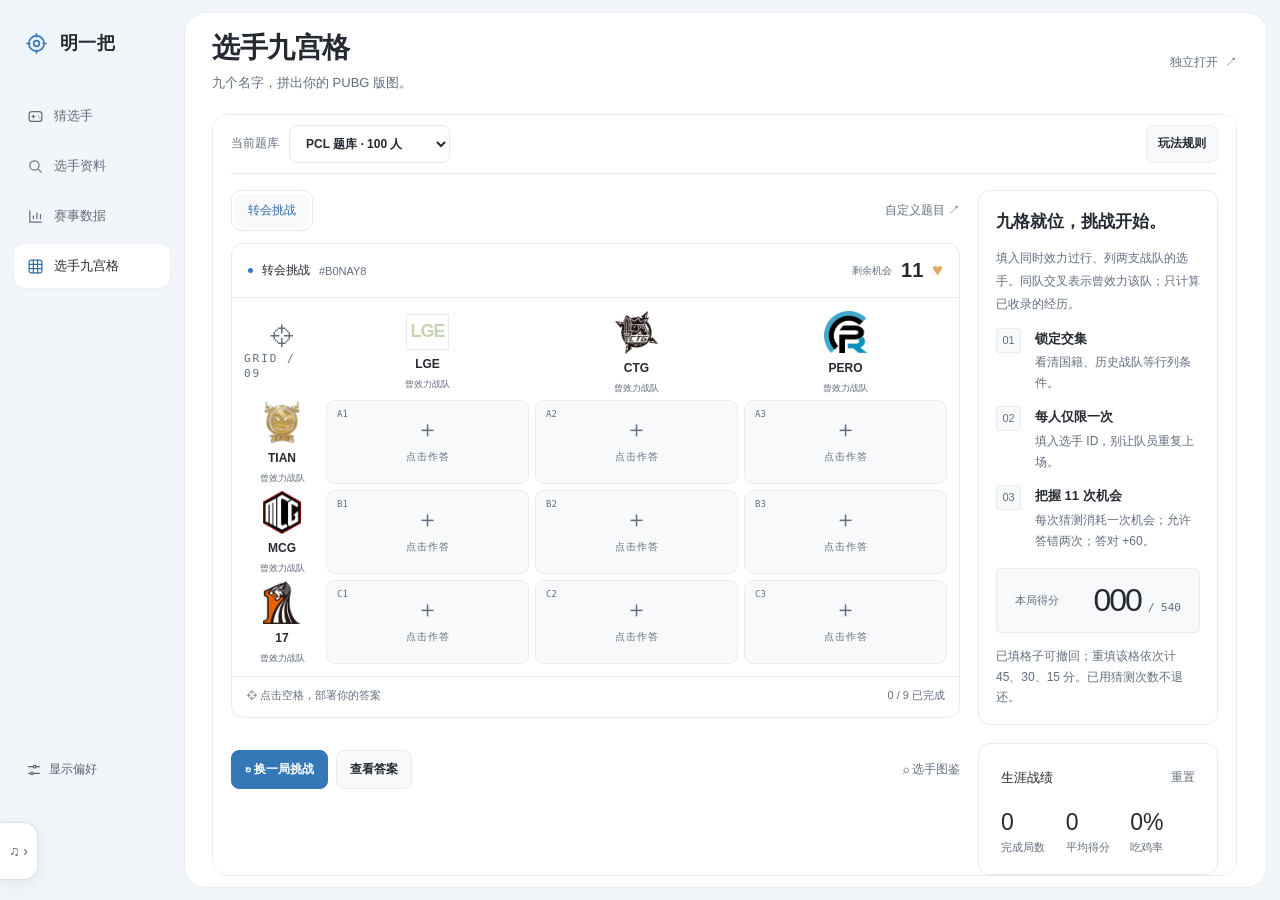
==== grid-game.html @ dd572485 "Add files via upload" ====
<!DOCTYPE html>
<html lang="zh-CN">
    <head>
        <meta charset="UTF-8">
        <script src="./js/theme.js"></script>
        <meta name="viewport" content="width=device-width, initial-scale=1.0">
        <meta name="theme-color" content="#F5F6F8">
        <title>选手九宫格 - 明一把</title>
        <link rel="stylesheet" href="./css/local.css">
        <link rel="stylesheet" href="./css/immersive.css">
        <link rel="stylesheet" href="./css/music.css">
        <link rel="stylesheet" href="./css/mobile.css">
        <link rel="stylesheet" href="./css/navigation.css">
        <link rel="stylesheet" href="./css/workspace.css">
        <script src="./js/navigation.js" blocking="render"></script>
        <script src="./js/mobile.js" defer></script>
        <script src="./js/music.js" defer></script>
        <script src="./js/preferences.js" defer></script>
    <link rel="stylesheet" href="./css/grid.css"><script src="./js/grid-embed.js" defer></script></head>
    <body class="grid-page">
        <header class="top-header-bar">
            <div class="header-inner">
                <a class="header-left" href="index.html" aria-label="明一把，返回猜选手"><span class="brand-icon"><svg class="ui-icon" viewBox="0 0 24 24" fill="none" stroke="currentColor" stroke-width="1.7" stroke-linecap="round" stroke-linejoin="round" aria-hidden="true"><circle cx="12" cy="12" r="8"/><circle cx="12" cy="12" r="3"/><path d="M12 2v3m0 14v3M2 12h3m14 0h3"/></svg></span><span class="header-title">明一把<span class="brand-caption">PUBG PROGUESS</span></span></a>
                <div class="header-right">
                    <nav class="site-nav" aria-label="主导航">
                        <a href="index.html" class="nav-btn-capsule" title="猜选手"><svg class="ui-icon" viewBox="0 0 24 24" fill="none" stroke="currentColor" stroke-width="1.7" stroke-linecap="round" stroke-linejoin="round" aria-hidden="true"><rect x="3" y="5" width="18" height="14" rx="4"/><path d="M7 12h4m-2-2v4m7-3h.01m2 3h.01"/></svg><span>猜选手</span></a><a href="search.html" class="nav-btn-capsule" title="选手资料"><svg class="ui-icon" viewBox="0 0 24 24" fill="none" stroke="currentColor" stroke-width="1.7" stroke-linecap="round" stroke-linejoin="round" aria-hidden="true"><circle cx="10.5" cy="10.5" r="6.5"/><path d="m16 16 4 4"/></svg><span>选手资料</span></a><a href="kd.html" class="nav-btn-capsule" title="赛事数据"><svg class="ui-icon" viewBox="0 0 24 24" fill="none" stroke="currentColor" stroke-width="1.7" stroke-linecap="round" stroke-linejoin="round" aria-hidden="true"><path d="M4 4v16h16M9 15v-4m5 4V7m5 8v-6"/></svg><span>赛事数据</span></a>
                    <a href="grid-game.html" class="nav-btn-capsule is-current" aria-current="page" title="选手九宫格"><svg class="ui-icon" viewBox="0 0 24 24" fill="none" stroke="currentColor" stroke-width="1.7" stroke-linecap="round" stroke-linejoin="round" aria-hidden="true"><rect x="3" y="3" width="18" height="18" rx="3"/><path d="M9 3v18m6-18v18M3 9h18M3 15h18"/></svg><span>选手九宫格</span></a></nav>
                </div>
            </div>
        </header>

        <main class="app-main" aria-label="选手九宫格">
            <header class="grid-heading"><div><h1>选手九宫格</h1><p>九个名字，拼出你的 PUBG 版图。</p></div><a class="text-link" href="./grid/index.html" target="_blank" rel="noopener">独立打开 <span aria-hidden="true">↗</span></a></header>
            <section class="grid-stage" aria-label="九宫格游戏区">
                <div id="grid-loading" class="grid-loading" role="status"><p id="grid-loading-text">正在准备九宫格…</p><button id="grid-retry" class="secondary-button" hidden>重新载入</button></div>
                <iframe id="grid-frame" title="PUBG 选手九宫格：转会挑战" src="./grid/index.html?embedded=1"></iframe>
            </section>
        </main>
    </body>
</html>
---- css/local.css ----
/* Shared soft desktop interface. */
:root {
    color-scheme:light;
    --c-page2:#F5F6F8;
    --surface:#fff;
    --surface-soft:#F8F9FB;
    --surface-muted:#F2F5F9;
    --surface-hover:#F1F5FA;
    --t-strong:#252932;
    --t-body:#3E4550;
    --t-normal:#505A68;
    --t-mid:#586475;
    --t-muted:#626E7E;
    --t-faint:#687383;
    --t-on-color:#fff;
    --ln-soft:#E8EBEF;
    --ln-strong:#D9DFE7;
    --ln-faint:#F0F2F5;
    --a-accent:#3478B7;
    --a-accent-hover:#2C6CA6;
    --a-accent-ink:#316FA8;
    --blue-soft:#EDF5FE;
    --mint-soft:#EDF8F0;
    --mint-ink:#397856;
    --lilac-soft:#F4EFFA;
    --lilac-ink:#8564A5;
    --yellow-soft:#FCF5E6;
    --yellow-ink:#896C2C;
    --rose-soft:#FBF1F1;
    --rose-ink:#A65A60;
    --s-ok:#397856;
    --s-warn:#896C2C;
    --s-off:#626E7E;
    --lime:#4388C9;
    --lime-ink:#fff;
    --shadow-panel:0 3px 16px rgba(31,44,66,.025);
    --shadow-popover:0 10px 32px rgba(31,44,66,.09)
}

html.dark-theme {
    color-scheme:dark;
    --c-page2:#191D24;
    --surface:#222730;
    --surface-soft:#272D37;
    --surface-muted:#2C3340;
    --surface-hover:#303948;
    --t-strong:#EDF0F6;
    --t-body:#D4DAE4;
    --t-normal:#C0C9D6;
    --t-mid:#B1BED0;
    --t-muted:#A0ACBD;
    --t-faint:#99A6B9;
    --ln-soft:#343C49;
    --ln-strong:#49566B;
    --ln-faint:#2D3540;
    --a-accent:#80B4E1;
    --a-accent-hover:#9CC7EB;
    --a-accent-ink:#A1CCEF;
    --blue-soft:#283C50;
    --mint-soft:#273E35;
    --mint-ink:#94CCAA;
    --lilac-soft:#3A304A;
    --lilac-ink:#C6ACDF;
    --yellow-soft:#443C2C;
    --yellow-ink:#E0C88E;
    --rose-soft:#443137;
    --rose-ink:#DCA5AC;
    --s-ok:#94CCAA;
    --s-warn:#E0C88E;
    --s-off:#A0ACBD;
    --lime:#80B4E1;
    --lime-ink:#1D2B3A;
    --t-on-color:#1D2B3A;
    --shadow-panel:0 3px 16px rgba(0,0,0,.05);
    --shadow-popover:0 10px 32px rgba(0,0,0,.18)
}

* {
    box-sizing:border-box
}

html {
    background:var(--c-page2);
    scrollbar-gutter:stable
}

body {
    margin:0;
    min-width:320px;
    color:var(--t-body);
    background:var(--c-page2);
    font:14px/1.6 -apple-system,BlinkMacSystemFont,"Segoe UI","Microsoft YaHei","PingFang SC",sans-serif;
    -webkit-font-smoothing:antialiased
}

h1,h2,h3,p {
    margin:0
}

h1,h2,h3 {
    color:var(--t-strong)
}

a {
    color:inherit;
    text-decoration:none
}

button,input,select {
    font:inherit
}

button,a,input,select,summary {
    -webkit-tap-highlight-color:transparent
}

button {
    cursor:pointer;
    touch-action:manipulation
}

button,a,input,select {
    transition:color .16s ease,background-color .16s ease,border-color .16s ease,box-shadow .16s ease
}

button:disabled,input:disabled,select:disabled {
    opacity:.48;
    cursor:not-allowed
}

button:not(:disabled):active,.mode-tabs a:active {
    translate:0 1px
}

:where(button,a,summary,[tabindex]):focus-visible {
    outline:2px solid var(--a-accent-ink);
    outline-offset:3px
}

input:focus-visible,select:focus-visible {
    outline:2px solid var(--a-accent-ink);
    outline-offset:2px;
    border-color:var(--a-accent);
    box-shadow:none
}

::selection { background:var(--blue-soft); color:var(--t-strong); }
input,textarea { caret-color:var(--a-accent-ink); }

[hidden] {
    display:none!important
}

.ui-icon {
    width:19px;
    height:19px;
    flex:0 0 auto;
    vertical-align:middle
}

.top-header-bar {
    position:relative;
    z-index:80;
    background:var(--surface);
    border-bottom:1px solid var(--ln-soft)
}

/* Floating music stays draggable over navigation; an open settings panel stays above it. */
.top-header-bar:has(.preferences-panel:not([hidden])) {
    z-index:100
}

.header-inner {
    max-width:1264px;
    min-height:74px;
    padding:14px 32px;
    margin:auto;
    display:flex;
    align-items:center;
    justify-content:space-between;
    gap:24px
}

.header-left {
    display:inline-flex;
    align-items:center;
    gap:11px;
    flex:0 0 auto
}

.brand-icon {
    width:36px;
    height:36px;
    border-radius:11px;
    display:grid;
    place-items:center;
    color:var(--a-accent);
    background:var(--blue-soft)
}

.brand-icon .ui-icon {
    width:23px;
    height:23px
}

.header-title {
    display:flex;
    align-items:baseline;
    gap:11px;
    font-size:19px;
    font-weight:750;
    color:var(--t-strong);
    letter-spacing:.3px
}

.brand-caption {
    color:var(--t-muted);
    font-size:10px;
    font-weight:500;
    letter-spacing:1.2px
}

.header-right,.site-nav {
    display:flex;
    align-items:center;
    gap:8px
}

.header-right {
    gap:22px
}

.nav-btn-capsule {
    display:inline-flex;
    align-items:center;
    gap:7px;
    padding:8px 13px;
    border-radius:8px;
    color:var(--t-muted);
    font-size:13px;
    font-weight:550;
    min-height:40px
}

.nav-btn-capsule:hover {
    background:var(--surface-soft);
    color:var(--t-strong)
}

.nav-btn-capsule.is-current {
    background:var(--blue-soft);
    color:var(--a-accent-ink)
}

.nav-btn-capsule .ui-icon {
    width:17px;
    height:17px
}

.app-main {
    width:min(100%,1264px);
    padding:36px 32px 24px;
    margin:auto
}

.page-heading {
    display:flex;
    align-items:center;
    justify-content:space-between;
    gap:24px;
    margin-bottom:27px
}

.eyebrow {
    color:var(--t-muted);
    font-size:12px;
    margin-bottom:6px;
    letter-spacing:.5px
}

h1 {
    font-size:28px;
    font-weight:650;
    line-height:1.4;
    letter-spacing:-.6px
}

.page-subtitle {
    margin-top:7px;
    font-size:14px;
    color:var(--t-muted)
}

.mode-tabs {
    padding:4px;
    border:1px solid var(--ln-soft);
    border-radius:10px;
    background:var(--surface-muted);
    display:inline-flex;
    flex:0 0 auto;
    gap:3px
}

.mode-tabs a {
    display:flex;
    align-items:center;
    justify-content:center;
    gap:7px;
    padding:8px 14px;
    border:1px solid transparent;
    border-radius:7px;
    font-size:13px;
    color:var(--t-muted)
}

.mode-tabs .ui-icon {
    width:16px;
    height:16px
}

.mode-tabs a:hover {
    color:var(--t-strong)
}

.mode-tabs a.is-active {
    color:var(--a-accent-ink);
    background:var(--surface);
    border-color:var(--ln-soft);
    box-shadow:0 1px 3px rgba(31,44,66,.04)
}

.game-layout {
    display:grid;
    grid-template-columns:minmax(0,1fr) 248px;
    gap:28px;
    align-items:start
}

.game-panel,.search-panel,.data-panel {
    min-width:0;
    background:var(--surface);
    border:1px solid var(--ln-soft);
    border-radius:16px;
    box-shadow:var(--shadow-panel)
}

.panel-heading {
    display:flex;
    align-items:center;
    justify-content:space-between;
    gap:12px;
    padding:19px 24px;
    border-bottom:1px solid var(--ln-soft)
}

.panel-title {
    display:inline-flex;
    align-items:center;
    gap:8px;
    font-size:15px;
    font-weight:600;
    color:var(--t-strong)
}

.panel-title .ui-icon {
    color:var(--a-accent)
}

.round-tag {
    display:inline-flex;
    align-items:center;
    gap:6px;
    font-size:11px;
    color:var(--t-muted)
}

.round-tag>span {
    width:6px;
    height:6px;
    border-radius:50%;
    background:#8BAF98
}

.stats-strip {
    display:grid;
    grid-template-columns:repeat(3,minmax(0,1fr));
    padding:23px 24px
}

.stat-item {
    display:flex;
    align-items:center;
    gap:11px;
    padding-left:18px;
    border-left:1px solid var(--ln-soft)
}

.stat-item:first-child {
    padding-left:0;
    border-left:0
}

.stat-icon {
    display:grid;
    place-items:center;
    width:38px;
    height:38px;
    border-radius:11px;
    flex:0 0 auto
}

.blue {
    color:var(--a-accent-ink);
    background:var(--blue-soft)
}

.mint {
    color:var(--mint-ink);
    background:var(--mint-soft)
}

.lilac {
    color:var(--lilac-ink);
    background:var(--lilac-soft)
}

.stat-label {
    display:block;
    color:var(--t-muted);
    font-size:12px
}

.stat-value {
    display:block;
    color:var(--t-strong);
    font-size:24px;
    line-height:1.35;
    font-variant-numeric:tabular-nums
}

.stat-value strong {
    font-weight:650
}

.stat-denominator {
    font-size:14px;
    color:var(--t-muted);
    font-weight:400
}

.board-area {
    padding:0 24px 23px;
    min-width:0
}

.board-toolbar {
    display:flex;
    align-items:center;
    justify-content:space-between;
    gap:12px;
    padding:15px 0 10px;
    border-top:1px solid var(--ln-soft)
}

.board-toolbar h2 {
    font-size:13px;
    font-weight:550;
    color:var(--t-mid)
}

.color-legend {
    display:inline-flex;
    align-items:center;
    gap:15px;
    font-size:11px;
    color:var(--t-muted)
}

.color-legend span {
    display:flex;
    align-items:center;
    gap:5px
}

.legend-dot {
    display:inline-block;
    width:7px;
    height:7px;
    border-radius:50%;
    flex:0 0 auto
}

.green-dot {
    background:#80AF91
}

.yellow-dot {
    background:#D5B96D
}

.grey-dot {
    background:#B8C0CB
}

.blue-dot {
    background:var(--a-accent)
}

.game-empty {
    padding:13px 8px 20px;
    text-align:center
}

.game-empty h3 {
    font-size:16px;
    font-weight:550;
    margin-top:5px
}

.game-empty>p {
    color:var(--t-muted);
    font-size:13px;
    margin-top:7px
}

.clue-illustration {
    position:relative;
    width:240px;
    height:148px;
    margin:0 auto 10px
}

.mystery-card {
    position:absolute;
    z-index:1;
    top:14px;
    left:79px;
    display:flex;
    align-items:center;
    flex-direction:column;
    width:84px;
    height:114px;
    padding-top:13px;
    border:1px solid var(--ln-strong);
    background:var(--surface);
    border-radius:13px;
    box-shadow:0 5px 12px rgba(50,78,110,.045);
    rotate:-5deg
}

.mystery-avatar {
    display:grid;
    place-items:center;
    width:39px;
    height:39px;
    border-radius:50%;
    background:var(--blue-soft);
    color:#9EB7D1
}

.mystery-avatar .ui-icon {
    width:24px;
    height:24px
}

.mystery-id {
    margin-top:8px;
    color:var(--a-accent);
    font-weight:650;
    font-size:14px;
    letter-spacing:4px
}

.mystery-line {
    width:35px;
    height:3px;
    margin-top:7px;
    border-radius:2px;
    background:var(--ln-soft)
}

.clue-tile {
    position:absolute;
    display:grid;
    place-items:center;
    width:40px;
    height:40px;
    border-radius:12px;
    border:1px solid var(--ln-soft)
}

.tile-left {
    left:33px;
    top:55px;
    color:var(--mint-ink);
    background:var(--mint-soft);
    rotate:-12deg
}

.tile-right {
    right:28px;
    top:39px;
    color:var(--lilac-ink);
    background:var(--lilac-soft);
    rotate:10deg
}

.clue-orbit {
    position:absolute;
    width:180px;
    height:108px;
    border:1px dashed var(--ln-strong);
    border-radius:50%;
    left:30px;
    top:24px;
    rotate:-17deg
}

.orbit-two {
    width:112px;
    height:112px;
    left:65px;
    top:14px;
    rotate:26deg;
    border-color:var(--ln-soft)
}

.illustration-dot {
    position:absolute;
    width:5px;
    height:5px;
    border-radius:50%
}

.dot-one {
    left:64px;
    top:17px;
    background:#BDD1E6
}

.dot-two {
    right:48px;
    bottom:21px;
    background:#C9B9DF
}

.history-scroll {
    overflow-x:auto;
    border-radius:8px;
    scrollbar-width:thin;
    scrollbar-color:var(--ln-strong) transparent
}

.history-scroll:has(#history-container:empty) {
    display:none
}

#history-container {
    min-width:680px;
    padding:2px
}

.history-header,.guess-row {
    display:grid;
    grid-template-columns:minmax(96px,1.2fr) repeat(4,minmax(60px,1fr)) minmax(90px,1.1fr) minmax(70px,1fr) minmax(90px,1.1fr);
    gap:6px;
    align-items:stretch
}

.history-header {
    margin:4px 0 8px
}

.header-col {
    padding:8px 2px;
    font-size:12px;
    text-align:center;
    color:var(--t-muted);
    white-space:nowrap
}

.guess-row {
    margin-bottom:8px
}

.attr-card {
    display:flex;
    align-items:center;
    justify-content:center;
    padding:15px 5px;
    min-height:52px;
    border:1px solid transparent;
    border-radius:8px;
    font-size:13px;
    font-weight:550;
    text-align:center;
    overflow-wrap:anywhere
}

.green {
    background:var(--mint-soft);
    color:var(--mint-ink);
    border-color:color-mix(in srgb,var(--mint-ink) 12%,transparent)
}

.yellow {
    background:var(--yellow-soft);
    color:var(--yellow-ink);
    border-color:color-mix(in srgb,var(--yellow-ink) 12%,transparent)
}

.grey {
    background:var(--surface-muted);
    color:var(--t-mid);
    border-color:var(--ln-soft)
}

.player-id-card {
    background:var(--surface);
    color:var(--t-strong);
    border-color:var(--ln-strong);
    font-weight:650
}

.mobile-scroll-hint {
    display:none;
    font-size:11px;
    color:var(--t-muted);
    padding-top:8px
}

.guess-composer {
    padding:20px 24px 18px;
    border-top:1px solid var(--ln-soft)
}

.guess-composer>label,.field-label {
    display:block;
    font-size:14px;
    color:var(--t-strong);
    font-weight:550;
    margin-bottom:10px
}

.input-area {
    display:flex;
    align-items:stretch;
    gap:10px
}

.input-wrapper {
    position:relative;
    flex:1;
    min-width:0
}

.input-icon {
    position:absolute;
    left:14px;
    top:50%;
    translate:0 -50%;
    color:var(--t-muted);
    display:flex;
    pointer-events:none
}

#player-input,#search-input,.kd-search,.kd-select {
    width:100%;
    min-height:46px;
    padding:11px 14px 11px 42px;
    border:1px solid var(--ln-strong);
    border-radius:9px;
    color:var(--t-strong);
    background:var(--surface);
    font-size:14px;
    line-height:1.6;
    outline:none
}

input::placeholder {
    color:var(--t-muted);
    opacity:1
}

#player-input:hover:not(:disabled),#search-input:hover:not(:disabled) {
    border-color:#B4C7D9
}

.primary-button,#submit-btn,#search-btn {
    display:inline-flex;
    align-items:center;
    justify-content:center;
    gap:9px;
    flex:0 0 auto;
    min-height:46px;
    padding:11px 20px;
    border:1px solid transparent;
    border-radius:9px;
    background:var(--a-accent);
    color:var(--t-on-color);
    font-size:14px;
    font-weight:550;
    line-height:1.6
}

.primary-button:hover:not(:disabled),#submit-btn:hover:not(:disabled),#search-btn:hover:not(:disabled) {
    background:var(--a-accent-hover)
}

.composer-meta {
    display:flex;
    align-items:center;
    justify-content:space-between;
    gap:12px;
    margin-top:10px;
    font-size:11px;
    color:var(--t-muted)
}

kbd {
    padding:1px 5px;
    border:1px solid var(--ln-strong);
    border-radius:4px;
    background:var(--surface-soft);
    font-family:inherit;
    font-size:10px
}

.game-status {
    margin-top:12px;
    font-size:12px;
    color:var(--t-mid);
    line-height:1.7
}

.autocomplete-items {
    position:absolute;
    z-index:50;
    top:calc(100% + 7px);
    left:0;
    right:0;
    max-height:264px;
    overflow-y:auto;
    padding:5px;
    border:1px solid var(--ln-soft);
    border-radius:10px;
    background:var(--surface);
    box-shadow:var(--shadow-popover)
}

.autocomplete-item {
    min-height:44px;
    padding:11px 10px;
    border-radius:6px;
    cursor:pointer;
    color:var(--t-body);
    font-size:13px;
    line-height:1.6
}

.autocomplete-item:hover,.autocomplete-item.active {
    background:var(--blue-soft);
    color:var(--a-accent-ink)
}

.autocomplete-item strong {
    font-weight:600
}

.autocomplete-meta {
    margin-left:5px;
    font-size:12px;
    color:var(--t-muted)
}

/* Supporting information, player cards, dialogs and statistics. */
.game-sidebar {
    min-width:0;
    padding-top:15px
}

.guide-section>h2 {
    display:flex;
    align-items:center;
    gap:8px;
    font-size:14px;
    font-weight:600
}

.guide-section>h2 .ui-icon {
    color:var(--t-muted);
    width:17px;
    height:17px
}

.guide-steps {
    list-style:none;
    padding:0;
    margin:25px 0 21px
}

.guide-steps li {
    display:flex;
    align-items:flex-start;
    gap:11px;
    margin-bottom:23px
}

.step-number {
    display:grid;
    place-items:center;
    width:25px;
    height:25px;
    flex:0 0 auto;
    border:1px solid var(--ln-strong);
    border-radius:8px;
    color:var(--t-muted);
    font-size:10px;
    font-variant-numeric:tabular-nums
}

.guide-steps h3 {
    margin:1px 0 6px;
    font-size:13px;
    font-weight:550
}

.guide-steps p {
    font-size:12px;
    color:var(--t-muted);
    line-height:1.85
}

.guide-steps strong {
    color:var(--t-mid)
}

.rules-detail {
    border-top:1px solid var(--ln-strong);
    font-size:12px
}

.rules-detail summary {
    display:flex;
    align-items:center;
    justify-content:space-between;
    gap:12px;
    min-height:44px;
    cursor:pointer;
    color:var(--t-mid);
    list-style:none
}

.rules-detail summary::-webkit-details-marker {
    display:none
}

.rules-detail summary .ui-icon {
    width:14px;
    height:14px;
    transition:rotate .16s ease
}

.rules-detail[open] summary .ui-icon {
    rotate:90deg
}

.rules-detail>div {
    color:var(--t-mid);
    font-size:12px;
    padding:0 0 12px;
    line-height:1.8
}

.rules-detail p+p {
    margin-top:8px
}

.session-actions {
    display:flex;
    flex-direction:column;
    gap:10px;
    padding-top:20px;
    margin-top:14px;
    border-top:1px solid var(--ln-strong)
}

.action-btn,.kd-btn {
    display:inline-flex;
    align-items:center;
    justify-content:center;
    gap:8px;
    min-height:42px;
    padding:9px 15px;
    border:1px solid var(--ln-strong);
    border-radius:9px;
    background:var(--surface);
    color:var(--t-mid);
    font-size:13px;
    font-weight:500;
    line-height:1.6
}

.action-btn:hover:not(:disabled),.kd-btn:hover:not(:disabled) {
    background:var(--surface-hover);
    border-color:#B4C7D9
}

.action-btn .ui-icon {
    width:16px;
    height:16px
}

.action-btn.reveal {
    color:var(--rose-ink);
    border-color:color-mix(in srgb,var(--rose-ink) 18%,var(--ln-soft));
    background:var(--rose-soft)
}

.action-btn.reveal:hover:not(:disabled) {
    background:color-mix(in srgb,var(--rose-ink) 10%,var(--rose-soft))
}

.session-actions>p {
    text-align:center;
    color:var(--t-muted);
    font-size:11px
}

.app-footer {
    max-width:1264px;
    padding:5px 32px 30px;
    margin:auto;
    display:flex;
    justify-content:space-between;
    gap:20px;
    color:var(--t-muted);
    font-size:11px
}

.credit-link {
    color:var(--t-mid);
    text-decoration:underline;
    text-decoration-color:var(--ln-strong);
    text-underline-offset:3px
}

.credit-link:hover {
    color:var(--a-accent-ink)
}

.text-link {
    display:inline-flex;
    align-items:center;
    gap:7px;
    color:var(--t-muted);
    font-size:13px
}

.text-link:hover {
    color:var(--a-accent)
}

.text-link .ui-icon {
    width:15px;
    height:15px
}

.search-panel {
    min-height:450px
}

.bottom-search-area {
    position:relative;
    padding:24px;
    border-bottom:1px solid var(--ln-soft)
}

.search-status {
    font-size:12px;
    color:var(--t-muted);
    margin-top:12px
}

.placeholder-box {
    padding:65px 20px 74px;
    text-align:center
}

.placeholder-icon {
    display:grid;
    place-items:center;
    margin:0 auto 16px;
    width:54px;
    height:54px;
    border:1px solid var(--ln-soft);
    border-radius:16px;
    background:var(--blue-soft);
    color:var(--a-accent)
}

.placeholder-icon .ui-icon {
    width:26px;
    height:26px
}

.placeholder-box h2 {
    font-size:17px;
    font-weight:550
}

.placeholder-box p {
    margin-top:9px;
    font-size:13px;
    color:var(--t-muted)
}

.search-example {
    display:inline-block;
    margin-top:19px;
    font-size:12px;
    color:var(--t-muted)
}

code {
    font-size:12px;
    padding:2px 6px;
    border:1px solid var(--ln-soft);
    border-radius:5px;
    background:var(--surface-soft);
    color:var(--t-mid)
}

#search-result-container {
    padding:24px;
    display:grid;
    grid-template-columns:repeat(2,minmax(0,1fr));
    gap:18px
}

#search-result-container:empty {
    padding:0
}

.cs-card {
    min-width:0;
    background:var(--surface);
    border:1px solid var(--ln-soft);
    border-radius:12px;
    overflow:hidden
}

.cs-card-bar {
    height:3px;
    background:var(--blue-soft)
}

.cs-card-header {
    padding:17px 19px 13px;
    border-bottom:1px solid var(--ln-faint)
}

.cs-header-left {
    display:flex;
    align-items:center;
    flex-wrap:wrap;
    gap:7px
}

.cs-avatar-icon {
    display:inline-flex;
    color:var(--a-accent)
}

.cs-avatar-icon svg {
    width:17px;
    height:17px
}

.cs-player-id {
    font-size:19px;
    font-weight:650;
    line-height:1.4;
    color:var(--t-strong);
    overflow-wrap:anywhere
}

.cs-player-meta {
    margin-left:auto;
    color:var(--t-muted);
    font-size:11px
}

.cs-card-body {
    display:flex;
    gap:19px;
    padding:19px
}

.cs-body-left {
    width:120px;
    flex:0 0 auto
}

.cs-player-img-box {
    width:100%;
    height:155px;
    background:var(--surface-soft);
    border:1px solid var(--ln-soft);
    border-radius:9px;
    overflow:hidden
}

.cs-player-img-box img {
    display:block;
    width:100%;
    height:100%;
    object-fit:cover;
    object-position:center bottom
}

.cs-body-right {
    flex:1;
    min-width:0
}

.cs-info-row {
    display:flex;
    justify-content:space-between;
    align-items:center;
    gap:10px;
    padding:8px 0;
    border-bottom:1px solid var(--ln-faint);
    line-height:1.5
}

.cs-info-row:first-child {
    padding-top:0
}

.cs-info-row:last-child {
    border:0;
    padding-bottom:0
}

.cs-info-label {
    color:var(--t-muted);
    font-size:11px
}

.cs-info-value {
    color:var(--t-strong);
    font-size:12px;
    font-weight:550;
    text-align:right;
    overflow-wrap:anywhere
}

.modal {
    display:none;
    position:fixed;
    z-index:1000;
    inset:0;
    padding:20px;
    overflow-y:auto;
    background:rgba(32,40,54,.32)
}

.modal.show {
    display:flex;
    align-items:center;
    justify-content:center;
    opacity:1
}

.modal-box {
    width:min(100%,540px);
    max-height:calc(100dvh - 40px);
    overflow-y:auto;
    margin:auto;
    padding:28px;
    border:1px solid var(--ln-soft);
    border-radius:16px;
    background:var(--surface);
    text-align:center;
    box-shadow:var(--shadow-popover)
}

.modal-emblem {
    display:grid;
    place-items:center;
    margin:0 auto 13px;
    width:46px;
    height:46px;
    border-radius:14px;
    background:var(--blue-soft);
    color:var(--a-accent)
}

.modal-emblem .ui-icon {
    width:25px;
    height:25px
}

.modal h2 {
    font-size:23px;
    font-weight:600
}

.modal h2.win {
    color:var(--s-ok)
}

.modal-text {
    margin-top:7px;
    font-size:14px;
    color:var(--t-mid)
}

.modal-embedded-card {
    margin:22px 0;
    text-align:left;
    border:0;
    background:var(--surface-soft)
}

.modal-embedded-card .cs-card-bar {
    display:none
}

.modal-embedded-card .cs-player-img-box {
    background:var(--surface)
}

.modal .primary-button {
    width:100%
}

/* Winning results arrive in two beats: the dialog, then the player card. */
.modal.result-entering {
    animation: result-backdrop-enter 200ms ease-out both;
}
.modal.result-entering .modal-box {
    transform-origin: 50% 25%;
    animation: result-panel-enter 300ms cubic-bezier(.22, 1, .36, 1) both;
}
.modal.result-entering .modal-embedded-card {
    transform-origin: 50% 45%;
    backface-visibility: hidden;
    animation: result-card-enter 620ms cubic-bezier(.22, 1, .36, 1) 130ms both;
}
@keyframes result-backdrop-enter {
    from { opacity: 0; }
    to { opacity: 1; }
}
@keyframes result-panel-enter {
    from { opacity: 0; transform: translateY(14px) scale(.97); filter: blur(2px); }
    to { opacity: 1; transform: none; filter: blur(0); }
}
@keyframes result-card-enter {
    0% {
        opacity: 0;
        filter: blur(3px);
        transform: perspective(1000px) translateY(18px) rotateY(-9deg) rotateZ(-2deg) scale(.94);
    }
    70% {
        opacity: 1;
        filter: blur(0);
        transform: perspective(1000px) translateY(-2px) rotateY(1.2deg) rotateZ(.35deg) scale(1.015);
    }
    100% { opacity: 1; filter: blur(0); transform: none; }
}

.data-panel-heading {
    display:flex;
    align-items:center;
    justify-content:space-between;
    gap:16px;
    padding:22px 24px 0
}

.data-panel-heading h2 {
    font-size:16px;
    font-weight:600
}

.data-panel-heading p {
    color:var(--t-muted);
    font-size:12px;
    margin-top:5px
}

.data-badge {
    display:inline-flex;
    align-items:center;
    gap:7px;
    padding:5px 10px;
    border-radius:7px;
    background:var(--lilac-soft);
    color:var(--lilac-ink);
    font-size:12px;
    white-space:nowrap
}

.data-badge .ui-icon {
    width:16px;
    height:16px
}

.kd-toolbar {
    display:flex;
    align-items:center;
    gap:10px;
    padding:22px 24px;
    flex-wrap:wrap
}

.kd-search-wrap {
    display:block;
    width:260px;
    position:relative;
    min-width:0
}

.kd-search,.kd-select {
    min-height:40px;
    font-size:13px;
    padding-top:8px;
    padding-bottom:8px
}

.kd-select {
    width:160px;
    padding-left:12px
}

.kd-count {
    margin-left:auto;
    color:var(--t-muted);
    font-size:12px
}

.kd-btn {
    min-height:40px
}

.kd-btn .ui-icon {
    width:15px;
    height:15px
}

.stat-wrap {
    overflow-x:auto;
    width:100%;
    scrollbar-width:thin;
    scrollbar-color:var(--ln-strong) transparent
}

.kd-table {
    table-layout:fixed;
    border-collapse:collapse;
    width:100%;
    min-width:830px;
    color:var(--t-body);
    font-size:13px;
    font-variant-numeric:tabular-nums
}

.kd-table th {
    padding:0;
    border-top:1px solid var(--ln-soft);
    border-bottom:1px solid var(--ln-soft);
    background:var(--surface-soft);
    color:var(--t-mid);
    font-size:12px;
    font-weight:550;
    text-align:left;
    white-space:nowrap
}

.kd-table th button {
    display:inline-flex;
    align-items:center;
    gap:7px;
    border:0;
    background:transparent;
    color:inherit;
    font:inherit;
    width:100%;
    padding:13px 16px;
    text-align:inherit;
    min-height:44px
}

.kd-table th.num button {
    justify-content:flex-end
}

.kd-table th button:hover {
    background:var(--surface-hover)
}

.kd-table td {
    padding:14px 16px;
    border-bottom:1px solid var(--ln-faint);
    white-space:nowrap;
    font-size:13px
}

.kd-table .num {
    text-align:right
}

/* Reserve the same indicator and badge space regardless of sort direction or logo. */
.kd-table .sort-indicator { display:inline-block; flex:0 0 12px; width:12px; text-align:center; }
.kd-table .team-pill { display:inline-flex; align-items:center; min-height:32px; }

.kd-table tbody tr:hover {
    background:var(--blue-soft)
}

.kd-table tbody tr:last-child td {
    border-bottom:0
}

.id-main {
    color:var(--t-strong);
    font-weight:600
}

.team-pill {
    display:inline-block;
    min-width:35px;
    padding:2px 8px;
    border-radius:5px;
    background:var(--surface-muted);
    color:var(--t-mid);
    font-size:11px
}

.fire-top .kd-metric {
    color:var(--a-accent-ink);
    font-weight:600
}

.kd-empty {
    padding:45px 20px;
    text-align:center;
    color:var(--t-muted)
}

.kd-empty button {
    margin-left:12px
}

.data-footnote {
    display:flex;
    align-items:center;
    justify-content:space-between;
    gap:14px;
    padding:15px 24px;
    border-top:1px solid var(--ln-soft);
    color:var(--t-muted);
    font-size:11px
}

.data-footnote>span:first-child {
    display:flex;
    align-items:center;
    gap:6px
}

.fire-legend {
    color:var(--a-accent-ink)
}

.data-definition {
    margin-top:20px;
    border-top-color:var(--ln-soft)
}

.data-definition summary {
    justify-content:flex-start
}

/* Preferences preserve independent switches and contained ripple feedback. */
.preferences {
    position:relative
}

.theme-toggle-btn {
    display:inline-flex;
    align-items:center;
    justify-content:center;
    gap:7px;
    padding:8px 11px;
    min-height:40px;
    border:1px solid var(--ln-soft);
    border-radius:8px;
    background:var(--surface);
    color:var(--t-mid);
    font-size:12px;
    font-weight:500
}

.theme-toggle-btn:hover {
    background:var(--surface-soft);
    border-color:var(--ln-strong)
}

.preferences-trigger[aria-expanded="true"] {
    border-color:#B8D0E7;
    color:var(--a-accent-ink);
    background:var(--blue-soft)
}

.preferences-trigger svg {
    width:16px;
    height:16px
}

.preferences-panel {
    position:absolute;
    top:calc(100% + 10px);
    right:0;
    width:340px;
    max-width:calc(100vw - 24px);
    max-height:calc(100dvh - 100px);
    overflow-y:auto;
    padding:18px 12px 12px;
    border:1px solid var(--ln-soft);
    border-radius:14px;
    background:var(--surface);
    box-shadow:var(--shadow-popover);
    text-align:left;
    isolation:isolate
}

.preferences-heading {
    display:flex;
    align-items:center;
    gap:10px;
    padding:0 8px 15px
}

.preferences-mark {
    display:flex;
    color:var(--a-accent)
}

.preferences-mark svg {
    width:23px;
    height:23px
}

.preferences-heading h2 {
    font-size:15px;
    font-weight:600
}

.preferences-heading p {
    margin-top:4px;
    font-size:11px;
    color:var(--t-muted)
}

.preferences-badge {
    margin-left:auto;
    padding:3px 8px;
    color:var(--lilac-ink);
    background:var(--lilac-soft);
    font-size:10px;
    border-radius:5px
}

.preferences-options {
    overflow:hidden;
    padding:4px;
    border-radius:10px;
    background:var(--surface-soft)
}

.preference-row {
    appearance:none;
    position:relative;
    isolation:isolate;
    display:flex;
    align-items:center;
    gap:11px;
    width:100%;
    min-height:76px;
    padding:13px 10px;
    border:0;
    border-radius:8px;
    background:transparent;
    text-align:left;
    color:var(--t-strong);
    overflow:hidden
}

.preference-row+.preference-row {
    border-top:1px solid var(--ln-soft)
}

.preference-row:hover {
    background:var(--surface-hover)
}

.preference-row:focus-visible {
    outline:2px solid var(--a-accent);
    outline-offset:-2px
}

.preference-icon {
    display:grid;
    place-items:center;
    width:32px;
    height:32px;
    flex:0 0 auto;
    border-radius:9px;
    background:var(--surface);
    border:1px solid var(--ln-soft);
    color:var(--a-accent)
}

.preference-icon svg {
    width:18px;
    height:18px
}

.preference-copy {
    display:flex;
    flex:1;
    flex-direction:column;
    gap:4px;
    min-width:0
}

.preference-label {
    font-size:13px;
    font-weight:550
}

.preference-description {
    font-size:11px;
    line-height:1.5;
    color:var(--t-muted)
}

.preference-track {
    position:relative;
    flex:0 0 38px;
    height:22px;
    border:1px solid var(--ln-strong);
    border-radius:20px;
    background:var(--ln-strong);
    transition:background-color .18s ease,border-color .18s ease
}

.preference-thumb {
    position:absolute;
    top:2px;
    left:2px;
    width:16px;
    height:16px;
    background:var(--surface);
    border-radius:50%;
    box-shadow:0 1px 2px rgba(31,44,66,.12);
    transition:transform .18s ease
}

.preference-row[aria-checked="true"] .preference-track {
    background:var(--a-accent);
    border-color:var(--a-accent)
}

.preference-row[aria-checked="true"] .preference-thumb {
    transform:translateX(16px);
    background:var(--t-on-color)
}

.preference-wave {
    position:absolute;
    z-index:-1;
    pointer-events:none;
    inset:0;
    background:linear-gradient(90deg,transparent,var(--a-accent),transparent);
    opacity:0;
    transform-origin:center
}

.preferences-footnote {
    margin-top:11px;
    text-align:center;
    color:var(--t-muted);
    font-size:10px
}

.preferences-footnote span {
    color:var(--a-accent);
    margin-right:3px
}

/* Responsive layouts keep the game readable instead of shrinking its board. */
@media(max-width:1100px) {
    .header-title {
        gap:6px
    }
    .brand-caption {
        display:none
    }
    .header-right {
        gap:14px
    }
    .game-layout {
        grid-template-columns:minmax(0,1fr) 220px;
        gap:22px
    }
    .stats-strip {
        padding-left:20px;
        padding-right:20px
    }
    .stat-item {
        padding-left:12px;
        gap:8px
    }
    .stat-icon {
        width:32px;
        height:32px;
        border-radius:9px
    }
    .cs-card-body {
        flex-direction:column
    }
    .cs-body-left {
        width:100%
    }
    .cs-player-img-box {
        height:170px
    }
}

@media(max-width:900px) {
    .game-layout {
        grid-template-columns:minmax(0,1fr)
    }
    .game-sidebar {
        display:grid;
        grid-template-columns:minmax(0,1fr) 220px;
        gap:28px;
        padding-top:4px
    }
    .session-actions {
        align-self:start;
        margin-top:0
    }
    .page-heading {
        align-items:flex-start
    }
    .mode-tabs a {
        padding:8px 11px
    }
    .header-inner {
        padding-left:24px;
        padding-right:24px;
        gap:14px
    }
    .app-main {
        padding-left:24px;
        padding-right:24px
    }
    .app-footer {
        padding-left:24px;
        padding-right:24px
    }
    .data-footnote {
        flex-direction:column;
        align-items:flex-start;
        gap:7px
    }
    .kd-count {
        width:100%;
        margin:2px 0 0
    }
    .cs-card-body {
        flex-direction:row
    }
}

@media(max-width:768px) {
    .header-inner {
        min-height:0;
        padding:13px 16px 11px;
        display:block
    }
    .header-left {
        margin-bottom:13px
    }
    .header-title {
        display:inline-flex
    }
    .brand-caption {
        display:inline;
        font-size:9px
    }
    .header-right {
        justify-content:space-between;
        gap:8px
    }
    .site-nav {
        gap:2px;
        flex:1
    }
    .nav-btn-capsule {
        padding:8px 9px;
        min-height:42px;
        font-size:12px;
        gap:5px
    }
    .nav-btn-capsule .ui-icon {
        width:15px;
        height:15px
    }
    .preferences {
        position:static;
        flex:0 0 auto
    }
    .theme-toggle-btn {
        min-height:42px;
        padding:8px;
        font-size:11px;
        gap:5px
    }
    .preferences-panel {
        top:calc(100% + 5px);
        left:auto;
        right:12px;
        max-height:calc(100dvh - 132px)
    }
    .app-main {
        padding:25px 16px 20px
    }
    .page-heading {
        flex-direction:column;
        gap:20px;
        margin-bottom:20px
    }
    h1 {
        font-size:24px;
        letter-spacing:-.5px
    }
    .eyebrow {
        font-size:11px
    }
    .page-subtitle {
        font-size:13px;
        margin-top:7px
    }
    .mode-tabs {
        width:100%
    }
    .mode-tabs a {
        flex:1;
        min-height:40px;
        font-size:13px
    }
    .game-layout {
        gap:23px
    }
    .game-panel,.search-panel,.data-panel {
        border-radius:13px
    }
    .panel-heading {
        padding:16px;
        flex-wrap:wrap;
        gap:8px
    }
    .panel-title {
        font-size:14px
    }
    .round-tag {
        font-size:10px
    }
    .stats-strip {
        padding:20px 16px
    }
    .stat-item {
        padding-left:12px;
        display:block;
        border-left:1px solid var(--ln-soft)
    }
    .stat-icon {
        display:none
    }
    .stat-label {
        font-size:11px
    }
    .stat-value {
        font-size:25px;
        margin-top:2px
    }
    .stat-denominator {
        font-size:12px
    }
    .board-area {
        padding:0 16px 17px
    }
    .board-toolbar {
        padding-top:14px
    }
    .color-legend {
        gap:10px;
        font-size:10px
    }
    .game-empty {
        padding:7px 0 20px
    }
    .clue-illustration {
        scale:.93;
        margin-bottom:0
    }
    .game-empty h3 {
        font-size:14px
    }
    .game-empty>p {
        font-size:12px;
        max-width:250px;
        margin-left:auto;
        margin-right:auto
    }
    .board-area:has(#history-container:not(:empty)) .mobile-scroll-hint {
        display:block
    }
    .guess-composer {
        padding:18px 16px 16px
    }
    .guess-composer>label {
        font-size:13px
    }
    .input-area {
        gap:8px;
        flex-wrap:wrap
    }
    #player-input,#search-input {
        min-height:48px;
        font-size:14px
    }
    #submit-btn {
        width:100%;
        min-height:46px
    }
    .game-page .input-wrapper {
        flex-basis:100%
    }
    .composer-meta {
        font-size:10px;
        gap:8px
    }
    .game-status {
        font-size:11px
    }
    .game-sidebar {
        display:flex;
        flex-direction:column;
        gap:0;
        padding:0 2px
    }
    .guide-steps {
        margin-top:20px;
        margin-bottom:14px
    }
    .guide-steps li {
        margin-bottom:17px
    }
    .guide-steps h3 {
        font-size:13px
    }
    .guide-steps p {
        font-size:12px
    }
    .session-actions {
        display:grid;
        grid-template-columns:1fr 1fr;
        width:100%;
        margin-top:8px;
        padding-top:18px;
        gap:10px
    }
    .session-actions>p {
        grid-column:1/-1
    }
    .action-btn {
        min-height:46px;
        font-size:13px
    }
    .app-footer {
        padding:0 18px 25px;
        flex-direction:column;
        gap:5px;
        font-size:10px
    }
    .bottom-search-area {
        padding:19px 16px
    }
    .search-page .input-wrapper {
        flex-basis:100%
    }
    #search-btn {
        width:100%;
        min-height:46px
    }
    .placeholder-box {
        padding:45px 16px 50px
    }
    .placeholder-box h2 {
        font-size:16px
    }
    .placeholder-box p {
        font-size:12px
    }
    #search-result-container {
        padding:16px;
        grid-template-columns:minmax(0,1fr);
        gap:15px
    }
    .cs-card-body {
        flex-direction:row;
        padding:16px;
        gap:14px
    }
    .cs-body-left {
        width:100px
    }
    .cs-player-img-box {
        height:145px
    }
    .cs-card-header {
        padding:15px 16px 12px
    }
    .cs-player-id {
        font-size:18px
    }
    .cs-player-meta {
        font-size:10px
    }
    .cs-info-row {
        gap:7px;
        padding:8px 0
    }
    .cs-info-label {
        font-size:10px
    }
    .cs-info-value {
        font-size:11px
    }
    .modal {
        padding:14px
    }
    .modal-box {
        max-height:calc(100dvh - 28px);
        padding:23px 18px;
        border-radius:14px
    }
    .modal h2 {
        font-size:20px
    }
    .modal-text {
        font-size:13px
    }
    .modal-embedded-card .cs-card-body {
        padding:16px 10px;
        gap:12px
    }
    .data-panel-heading {
        padding:19px 16px 0
    }
    .data-panel-heading h2 {
        font-size:15px
    }
    .data-panel-heading p {
        font-size:11px
    }
    .data-badge {
        font-size:10px;
        padding:4px 7px
    }
    .data-badge .ui-icon {
        width:13px;
        height:13px
    }
    .kd-toolbar {
        gap:9px;
        padding:18px 16px
    }
    .kd-search-wrap {
        width:100%
    }
    .kd-search,.kd-select,.kd-btn {
        min-height:44px
    }
    .kd-select {
        flex:1;
        width:auto;
        min-width:0
    }
    .kd-count {
        font-size:11px
    }
    .data-footnote {
        padding:14px 16px;
        font-size:10px
    }
    .data-definition summary {
        font-size:12px;
        min-height:44px
    }
}

@media(max-width:370px) {
    .nav-btn-capsule {
        padding:8px 7px;
        gap:4px;
        font-size:11px
    }
    .nav-btn-capsule .ui-icon {
        display:none
    }
    .theme-toggle-btn {
        padding:8px
    }
    .preferences-panel {
        right:10px;
        max-width:calc(100vw - 20px)
    }
    .round-tag {
        font-size:9px
    }
    .modal-embedded-card .cs-body-left,.cs-body-left {
        width:80px
    }
    .cs-player-img-box {
        height:132px
    }
    .cs-player-meta {
        margin-left:0
    }
}

@media(prefers-reduced-motion:reduce) {
    *,*::before,*::after {
        animation:none!important;
        transition:none!important;
        scroll-behavior:auto!important
    }
}

html.motion-disabled *,html.motion-disabled *::before,html.motion-disabled *::after {
    animation:none!important;
    transition:none!important;
    scroll-behavior:auto!important
}

/* Readable supporting text across screen sizes. */
.guide-steps p,.rules-detail>div {
    font-size:13px
}

.guide-steps h3 {
    font-size:14px
}

.rules-detail summary {
    font-size:13px
}

.color-legend {
    font-size:12px
}

.cs-info-label {
    font-size:12px
}

.cs-info-value {
    font-size:13px
}

@media(max-width:768px) {
    .game-status,.game-empty>p {
        font-size:12px
    }
    .cs-info-label {
        font-size:12px
    }
    .cs-info-value {
        font-size:13px
    }
    .cs-card-body {
        gap:12px
    }
}

.sort-indicator {
    color:var(--t-muted);
    opacity:.6
}

.kd-table th.asc .sort-indicator,.kd-table th.desc .sort-indicator {
    color:var(--a-accent);
    opacity:1
}

/* Keep mobile suggestions clear of the primary action. */
@media(max-width:768px) {
    .input-wrapper .autocomplete-items {
        top:auto;
        bottom:calc(100% + 7px);
        max-height:min(240px,40dvh)
    }
    .session-actions {
        order:-1;
        margin:0 0 23px;
        padding-top:0;
        border-top:0
    }
}

/* A single player result receives space without an empty second column. */
#search-result-container:has(>.cs-card:only-child) {
    grid-template-columns:minmax(0,1fr)
}

#search-result-container>.cs-card:only-child {
    max-width:760px;
    width:100%;
    justify-self:center
}

#search-result-container>.cs-card:only-child .cs-body-left {
    width:160px
}

#search-result-container>.cs-card:only-child .cs-player-img-box {
    height:210px
}

@media(max-width:768px) {
    #search-result-container>.cs-card:only-child .cs-body-left {
        width:100px
    }
    #search-result-container>.cs-card:only-child .cs-player-img-box {
        height:145px
    }
}

@media(max-width:370px) {
    #search-result-container>.cs-card:only-child .cs-body-left {
        width:80px
    }
}


/* Narrow dialogs stack portrait and details so country names remain readable. */
@media (max-width: 370px) {
    .modal-embedded-card .cs-card-body {
        flex-direction: column;
        align-items: center;
        gap: 16px;
        padding: 15px;
    }
    .modal-embedded-card .cs-body-left {
        width: 112px;
    }
    .modal-embedded-card .cs-player-img-box {
        height: 140px;
    }
    .modal-embedded-card .cs-body-right {
        width: 100%;
    }
    .modal-embedded-card .cs-info-value {
        white-space: nowrap;
    }
}

/* Interface style selector; each choice remains separate from appearance switches. */
.style-picker {
    display: grid;
    grid-template-columns: repeat(2, minmax(0, 1fr));
    gap: 8px;
    padding: 0 4px 16px;
}
.style-picker-label {
    grid-column: 1 / -1;
    color: var(--t-mid);
    font-size: 12px;
    font-weight: 550;
    margin-bottom: 1px;
}
.style-option {
    display: flex;
    flex-direction: column;
    gap: 8px;
    padding: 9px;
    border: 1px solid var(--ln-soft);
    border-radius: 9px;
    background: var(--surface);
    color: var(--t-mid);
    font-size: 12px;
    text-align: left;
}
.style-option:hover {
    background: var(--surface-hover);
    border-color: var(--ln-strong);
}
.style-option[aria-checked="true"] {
    border-color: var(--a-accent);
    background: var(--blue-soft);
    color: var(--a-accent-ink);
}
.style-preview {
    display: grid;
    grid-template-columns: 1fr 22px;
    grid-template-rows: 9px 1fr;
    gap: 4px;
    padding: 6px;
    width: 100%;
    height: 44px;
    border: 1px solid rgba(120, 130, 145, .18);
    border-radius: 5px;
}
.style-preview i {
    border-radius: 2px;
}
.style-preview i:first-child {
    grid-column: 1 / -1;
}
.preview-soft {
    background: #F5F6F8;
}
.preview-soft i {
    background: #FFFFFF;
    border: 1px solid #E8EBEF;
}
.preview-soft i:nth-child(2) {
    background: #EDF5FE;
}
.preview-immersive {
    background: #000000;
}
.preview-immersive i {
    background: #202020;
}
.preview-immersive i:nth-child(2) {
    background: linear-gradient(110deg, #284435, #121212);
    box-shadow: inset 14px 0 0 #1ED760;
}

/* Read-only preference descriptions stay legible; only the switch track fades. */
.preference-row:disabled {
    opacity: 1;
    cursor: default;
}
.preference-row:disabled .preference-track {
    opacity: .6;
}
.preference-row:disabled:hover {
    background: transparent;
}

/* Shared team identity: keep the name readable even when artwork is unavailable. */
.team-badge {
    display: inline-flex;
    align-items: center;
    justify-content: inherit;
    gap: 6px;
    max-width: 100%;
    vertical-align: middle;
}
.team-logo-frame {
    display: inline-flex;
    align-items: center;
    justify-content: center;
    flex: 0 0 26px;
    width: 26px;
    height: 26px;
    padding: 3px;
    box-sizing: border-box;
    border: 1px solid #dce1e8;
    border-radius: 6px;
    background: #edf0f4;
}
.team-logo {
    display: block;
    width: 100%;
    height: 100%;
    object-fit: contain;
    filter: drop-shadow(0 0 .6px rgba(25, 32, 43, .5));
}
.team-name {
    min-width: 0;
    overflow-wrap: anywhere;
}
.autocomplete-meta {
    display: inline-flex;
    align-items: center;
    flex-wrap: wrap;
    gap: 3px;
    vertical-align: middle;
}
.autocomplete-meta .team-logo-frame {
    flex-basis: 22px;
    width: 22px;
    height: 22px;
    border-radius: 5px;
    padding: 2px;
}
.team-pill {
    vertical-align: middle;
    padding: 3px 6px;
}
.team-pill .team-logo-frame {
    flex-basis: 24px;
    width: 24px;
    height: 24px;
}
.cs-info-value .team-badge {
    justify-content: flex-end;
    text-align: left;
}
.attr-card .team-badge {
    justify-content: center;
    gap: 4px;
}
.attr-card .team-logo-frame {
    flex-basis: 22px;
    width: 22px;
    height: 22px;
    padding: 2px;
}

/* Personal tournament summaries share the same data as the event table. */
.cs-card.elite-card {
    position: relative;
    isolation: isolate;
    overflow: visible;
    --honor-gold: #946510;
    --honor-surface: #fcf4df;
}
.cs-card.elite-card::before {
    content: "";
    position: absolute;
    z-index: 1;
    inset: 0;
    border: 1px solid rgba(213, 163, 56, .8);
    border-radius: inherit;
    box-shadow: 0 0 7px rgba(225, 173, 58, .35),
        0 0 22px 3px rgba(225, 173, 58, .2),
        inset 0 0 14px rgba(225, 173, 58, .08);
    pointer-events: none;
    opacity: .7;
    animation: player-gold-glow 3.6s ease-in-out infinite;
}
.elite-card .cs-card-bar {
    border-radius: 12px 12px 0 0;
}
.player-honors {
    display: flex;
    flex-wrap: wrap;
    gap: 6px;
    margin-top: 11px;
}
.player-honors[hidden] {
    display: none;
}
.player-honor {
    display: inline-flex;
    align-items: center;
    gap: 4px;
    padding: 4px 8px;
    border-radius: 6px;
    background: var(--honor-surface);
    color: var(--honor-gold);
    font-size: 11px;
    font-weight: 600;
    line-height: 1.6;
}
html.dark-theme .cs-card.elite-card {
    --honor-gold: #eccb7d;
    --honor-surface: #39301d;
}
@keyframes player-gold-glow {
    0%, 100% { opacity: .4; }
    50% { opacity: 1; }
}
.player-event-stats {
    padding: 19px;
    border-top: 1px solid var(--ln-soft);
    text-align: left;
}
.event-stats-heading, .event-metric-heading {
    display: flex;
    align-items: center;
    justify-content: space-between;
    flex-wrap: wrap;
    gap: 8px;
}
.event-stats-heading {
    margin-bottom: 14px;
}
.event-stats-heading h3 {
    margin: 0;
    color: var(--t-strong);
    font-size: 14px;
    font-weight: 650;
}
.event-data-link, .event-retry {
    color: var(--a-accent-ink);
    font-size: 12px;
    border-radius: 5px;
    text-decoration: none;
}
.event-data-link {
    padding: 6px 0 6px 6px;
}
.event-data-link:hover, .event-retry:hover {
    text-decoration: underline;
}
.event-data-link:focus-visible, .event-retry:focus-visible {
    outline: 2px solid var(--a-accent);
    outline-offset: 4px;
}
.event-retry {
    padding: 6px 10px;
    margin-left: 4px;
    background: var(--blue-soft);
    border: 1px solid var(--ln-soft);
    cursor: pointer;
}
.event-metrics {
    display: grid;
    grid-template-columns: repeat(2, minmax(0, 1fr));
    gap: 12px;
}
.event-metric {
    min-width: 0;
    padding: 16px;
    background: var(--surface-soft);
    border: 1px solid var(--ln-soft);
    border-radius: 12px;
    --metric-accent: var(--a-accent);
}
.event-metric-intDmgPer {
    --metric-accent: var(--mint-ink);
}
.event-metric h4 {
    margin: 0;
    font-size: 13px;
    font-weight: 600;
    color: var(--t-mid);
}
.event-percentile {
    padding: 3px 7px;
    border-radius: 5px;
    background: var(--blue-soft);
    color: var(--a-accent-ink);
    font-size: 11px;
    font-weight: 650;
    white-space: nowrap;
}
.event-metric-intDmgPer .event-percentile {
    color: var(--mint-ink);
    background: var(--mint-soft);
}
.event-metric-value {
    display: block;
    margin: 10px 0 4px;
    font-size: clamp(27px, 3vw, 38px);
    line-height: 1.15;
    letter-spacing: -.8px;
    font-weight: 700;
    font-variant-numeric: tabular-nums;
    color: var(--t-strong);
}
.event-comparison {
    margin: 8px 0 18px;
    color: var(--t-mid);
    font-size: 12px;
    line-height: 1.6;
}
.event-comparison.above {
    color: var(--mint-ink);
}
.event-rank-track {
    height: 5px;
    border-radius: 6px;
    overflow: hidden;
    background: var(--ln-soft);
}
.event-rank-track span {
    display: block;
    height: 100%;
    border-radius: inherit;
    background: var(--metric-accent);
}
.event-metric-note {
    display: flex;
    justify-content: space-between;
    flex-wrap: wrap;
    gap: 4px 8px;
    margin: 9px 0 0;
    color: var(--t-muted);
    font-size: 11px;
    line-height: 1.6;
}
.event-totals {
    display: grid;
    grid-template-columns: repeat(4, minmax(0, 1fr));
    gap: 12px;
    margin: 18px 0 12px;
}
.event-totals div {
    min-width: 0;
}
.event-totals dt {
    color: var(--t-muted);
    font-size: 11px;
}
.event-totals dd {
    margin: 5px 0 0;
    font-size: 14px;
    font-weight: 600;
    color: var(--t-strong);
    overflow-wrap: anywhere;
    font-variant-numeric: tabular-nums;
}
.event-stats-footnote, .event-stats-empty {
    margin: 0;
    color: var(--t-muted);
    font-size: 11px;
    line-height: 1.8;
}
.event-stats-empty {
    font-size: 13px;
}
@media (max-width: 600px) {
    .player-event-stats {
        padding: 15px;
    }
    .event-metrics {
        gap: 9px;
    }
    .event-metric {
        padding: 12px;
    }
    .event-totals {
        grid-template-columns: repeat(2, minmax(0, 1fr));
    }
}
---- css/immersive.css ----
/* An optional immersive skin. All rules are scoped; the soft desktop skin stays intact. */
html[data-style="immersive"] {
    color-scheme: dark;
    --c-page2: #000000;
    --surface: #121212;
    --surface-soft: #1F1F1F;
    --surface-muted: #202020;
    --surface-hover: #2A2A2A;
    --t-strong: #F5F5F5;
    --t-body: #DEDEDE;
    --t-normal: #CECECE;
    --t-mid: #C4C4C4;
    --t-muted: #B3B3B3;
    --t-faint: #AAAAAA;
    --t-on-color: #07160D;
    --ln-soft: #282828;
    --ln-strong: #414141;
    --ln-faint: #242424;
    --a-accent: #1ED760;
    --a-accent-hover: #3BE477;
    --a-accent-ink: #1ED760;
    --blue-soft: #193023;
    --mint-soft: #193326;
    --mint-ink: #A3D9B6;
    --lilac-soft: #2B2432;
    --lilac-ink: #CDBBDD;
    --yellow-soft: #362E1B;
    --yellow-ink: #E3CD95;
    --rose-soft: #302124;
    --rose-ink: #DBB1B7;
    --s-ok: #1ED760;
    --s-warn: #E3CD95;
    --s-off: #B3B3B3;
    --lime: #1ED760;
    --lime-ink: #07160D;
    --shadow-panel: none;
    --shadow-popover: 0 14px 36px rgba(0, 0, 0, .35);
}

/* Neutral navigation and a single, contained atmosphere around the title. */
html[data-style="immersive"] .top-header-bar {
    background: #000000;
    border-bottom: 0;
}

html[data-style="immersive"] .header-inner {
    max-width: 1344px;
    min-height: 80px;
    padding-left: 40px;
    padding-right: 40px;
}

html[data-style="immersive"] .brand-icon {
    background: #1F1F1F;
    color: #1ED760;
    border-radius: 50%;
}

html[data-style="immersive"] .brand-caption {
    color: #B3B3B3;
}

html[data-style="immersive"] .nav-btn-capsule,
html[data-style="immersive"] .theme-toggle-btn {
    border-radius: 999px;
    border-color: transparent;
    background: #1F1F1F;
    color: #B3B3B3;
}

html[data-style="immersive"] .nav-btn-capsule:hover,
html[data-style="immersive"] .theme-toggle-btn:hover {
    background: #2A2A2A;
    color: #F5F5F5;
}

html[data-style="immersive"] .nav-btn-capsule.is-current {
    background: #2A2A2A;
    color: #FFFFFF;
}

html[data-style="immersive"] .preferences-trigger[aria-expanded="true"] {
    color: #F5F5F5;
    border-color: #575757;
}

html[data-style="immersive"] .app-main {
    width: min(100%, 1344px);
    padding: 8px 40px 24px;
}

html[data-style="immersive"] .page-heading {
    min-height: 170px;
    padding: 30px 28px;
    border-radius: 12px;
    margin-bottom: 16px;
    background: radial-gradient(ellipse at 12% 0%, #284535 0%, #1A2C22 32%, #121212 76%);
}

html[data-style="immersive"] h1 {
    font-size: clamp(28px, 3vw, 40px);
    font-weight: 780;
    letter-spacing: -1px;
    line-height: 1.25;
}

html[data-style="immersive"] .eyebrow {
    color: #D0DCD4;
    font-size: 12px;
    letter-spacing: .7px;
    margin-bottom: 10px;
}

html[data-style="immersive"] .page-subtitle {
    color: #B3BFB7;
    margin-top: 10px;
}

html[data-style="immersive"] .mode-tabs {
    background: transparent;
    border: 0;
    padding: 0;
    gap: 8px;
}

html[data-style="immersive"] .mode-tabs a {
    border: 0;
    border-radius: 999px;
    background: #252D28;
    color: #D1D6D3;
    padding: 10px 15px;
}

html[data-style="immersive"] .mode-tabs a:hover {
    background: #364039;
    color: #FFFFFF;
}

html[data-style="immersive"] .mode-tabs a.is-active {
    background: #F5F5F5;
    color: #121212;
    box-shadow: none;
}

/* The board remains the largest area; only supporting content sits to its right. */
html[data-style="immersive"] .game-layout {
    gap: 16px;
}

html[data-style="immersive"] .game-panel,
html[data-style="immersive"] .search-panel,
html[data-style="immersive"] .data-panel {
    border: 0;
    border-radius: 12px;
    box-shadow: none;
}

html[data-style="immersive"] .panel-heading {
    border: 0;
    padding: 24px 26px 8px;
}

html[data-style="immersive"] .panel-title {
    font-size: 16px;
    font-weight: 650;
}

html[data-style="immersive"] .panel-title .ui-icon {
    color: #B3B3B3;
}

html[data-style="immersive"] .round-tag > span {
    background: #1ED760;
}

html[data-style="immersive"] .stats-strip {
    padding: 22px 26px;
}

html[data-style="immersive"] .stat-icon {
    width: 24px;
    height: 24px;
    background: transparent;
    color: #B3B3B3;
}

html[data-style="immersive"] .stat-value {
    font-size: 30px;
}

html[data-style="immersive"] .stat-value strong {
    font-weight: 700;
}

html[data-style="immersive"] .board-area {
    padding: 0 26px 24px;
}

html[data-style="immersive"] .board-toolbar {
    padding-top: 20px;
    padding-bottom: 14px;
}

html[data-style="immersive"] .board-toolbar h2 {
    color: #F5F5F5;
    font-size: 14px;
    font-weight: 600;
}

html[data-style="immersive"] .history-header {
    margin-bottom: 0;
}

html[data-style="immersive"] .header-col {
    padding: 12px 4px;
}

html[data-style="immersive"] .guess-row {
    margin-bottom: 0;
    gap: 0;
    background: #1B1B1B;
    border-bottom: 1px solid #282828;
}

html[data-style="immersive"] .attr-card {
    padding: 19px 6px;
    border: 0;
    border-radius: 0;
    min-height: 59px;
}

html[data-style="immersive"] .player-id-card,
html[data-style="immersive"] .grey {
    background: transparent;
}

html[data-style="immersive"] .history-header {
    gap: 0;
}

html[data-style="immersive"] .green-dot {
    background: #8BBF9D;
}

html[data-style="immersive"] .game-empty {
    padding: 22px 8px 26px;
}

html[data-style="immersive"] .game-empty h3 {
    font-size: 18px;
    font-weight: 650;
}

html[data-style="immersive"] .game-empty > p {
    font-size: 14px;
}

html[data-style="immersive"] .mystery-card {
    box-shadow: none;
    background: #252525;
}

html[data-style="immersive"] .mystery-avatar {
    background: #1B3A28;
    color: #8BAF99;
}

html[data-style="immersive"] .guess-composer {
    padding: 24px 26px 22px;
    background: #181818;
    border-top: 0;
    border-radius: 0 0 12px 12px;
}

html[data-style="immersive"] #player-input,
html[data-style="immersive"] #search-input,
html[data-style="immersive"] .kd-search,
html[data-style="immersive"] .kd-select {
    background: #252525;
    border-color: transparent;
    color: #F5F5F5;
}

html[data-style="immersive"] #player-input:hover:not(:disabled),
html[data-style="immersive"] #search-input:hover:not(:disabled),
html[data-style="immersive"] .kd-search:hover:not(:disabled) {
    background: #2A2A2A;
    border-color: #575757;
}

html[data-style="immersive"] input:focus-visible,
html[data-style="immersive"] select:focus-visible {
    border-color: #D7D7D7;
    box-shadow: 0 0 0 1px #D7D7D7;
}

html[data-style="immersive"] .primary-button,
html[data-style="immersive"] #submit-btn,
html[data-style="immersive"] #search-btn {
    background: #1ED760;
    color: #07160D;
    border-radius: 999px;
    padding-left: 24px;
    padding-right: 24px;
    font-weight: 750;
}

html[data-style="immersive"] .primary-button:hover:not(:disabled),
html[data-style="immersive"] #submit-btn:hover:not(:disabled),
html[data-style="immersive"] #search-btn:hover:not(:disabled) {
    background: #3BE477;
}

html[data-style="immersive"] .game-sidebar {
    background: #121212;
    border-radius: 12px;
    padding: 24px 20px;
}

html[data-style="immersive"] .guide-section > h2 {
    font-size: 15px;
}

html[data-style="immersive"] .step-number {
    background: #252525;
    border: 0;
    border-radius: 50%;
    color: #D5D5D5;
}

html[data-style="immersive"] .session-actions .action-btn {
    border-radius: 999px;
    background: #2A2A2A;
    border-color: transparent;
    color: #F5F5F5;
}

html[data-style="immersive"] .session-actions .action-btn:hover:not(:disabled) {
    background: #363636;
}

html[data-style="immersive"] .session-actions .reveal {
    background: transparent;
    border-color: #414141;
    color: #B3B3B3;
}

html[data-style="immersive"] .session-actions .reveal:hover:not(:disabled) {
    background: #302124;
    color: #DBB1B7;
}

/* Queries, statistics and results use the same neutral surface hierarchy. */
html[data-style="immersive"] .bottom-search-area {
    padding: 26px;
}

html[data-style="immersive"] .text-link {
    color: #D2D8D4;
}

html[data-style="immersive"] .event-metric {
    background: #151515;
}

html[data-style="immersive"] .cs-card {
    background: #1F1F1F;
    border: 0;
}

html[data-style="immersive"] .cs-card-bar {
    display: none;
}

html[data-style="immersive"] .cs-player-id {
    font-size: 22px;
}

html[data-style="immersive"] .cs-player-img-box {
    background: #292929;
    border-color: transparent;
}

html[data-style="immersive"] .cs-avatar-icon {
    color: #B3B3B3;
}

html[data-style="immersive"] .data-badge {
    background: #2A2A2A;
    color: #CCCCCC;
    border-radius: 999px;
}

html[data-style="immersive"] .kd-table tbody tr:hover {
    background: #252525;
}

html[data-style="immersive"] .kd-btn {
    background: #2A2A2A;
    border-color: transparent;
    color: #F5F5F5;
    border-radius: 999px;
}

html[data-style="immersive"] .team-pill {
    background: #2A2A2A;
    color: #DDDDDD;
}

html[data-style="immersive"] .modal {
    background: rgba(0, 0, 0, .76);
}

html[data-style="immersive"] .modal-box {
    background: #181818;
    border-color: #333333;
    box-shadow: none;
    border-radius: 12px;
}

html[data-style="immersive"] .modal-emblem {
    background: #2A2A2A;
    color: #1ED760;
    border-radius: 50%;
}

html[data-style="immersive"] .preferences-panel {
    background: #1B1B1B;
    border-color: #353535;
}

html[data-style="immersive"] .preferences-badge {
    background: #2A2A2A;
    color: #B3B3B3;
}

html[data-style="immersive"] .preference-icon,
html[data-style="immersive"] .preferences-mark {
    color: #C4C4C4;
}

html[data-style="immersive"] .style-option[aria-checked="true"] {
    background: #202D24;
    border-color: #1ED760;
    color: #F5F5F5;
}

html[data-style="immersive"] .app-footer {
    max-width: 1344px;
    padding-left: 40px;
    padding-right: 40px;
}

@media (max-width: 1100px) {
    html[data-style="immersive"] .header-inner,
    html[data-style="immersive"] .app-main,
    html[data-style="immersive"] .app-footer {
        padding-left: 24px;
        padding-right: 24px;
    }
    html[data-style="immersive"] .page-heading {
        padding: 26px 24px;
        gap: 18px;
    }
}

@media (max-width: 768px) {
    html[data-style="immersive"] .header-inner {
        min-height: 0;
        padding: 14px 16px 12px;
    }
    html[data-style="immersive"] .app-main {
        padding: 4px 12px 20px;
    }
    html[data-style="immersive"] .app-footer {
        padding-left: 16px;
        padding-right: 16px;
    }
    html[data-style="immersive"] .page-heading {
        min-height: 0;
        padding: 24px 20px 20px;
        gap: 22px;
        border-radius: 10px;
    }
    html[data-style="immersive"] h1 {
        font-size: 27px;
        line-height: 1.35;
    }
    html[data-style="immersive"] .eyebrow {
        font-size: 11px;
    }
    html[data-style="immersive"] .mode-tabs {
        gap: 6px;
    }
    html[data-style="immersive"] .mode-tabs a {
        padding: 10px 12px;
    }
    html[data-style="immersive"] .panel-heading {
        padding: 20px 18px 8px;
    }
    html[data-style="immersive"] .panel-title {
        font-size: 15px;
    }
    html[data-style="immersive"] .stats-strip {
        padding: 18px;
    }
    html[data-style="immersive"] .stat-value {
        font-size: 28px;
    }
    html[data-style="immersive"] .board-area {
        padding: 0 18px 20px;
    }
    html[data-style="immersive"] .game-empty {
        padding: 12px 0 22px;
    }
    html[data-style="immersive"] .game-empty h3 {
        font-size: 15px;
    }
    html[data-style="immersive"] .game-empty > p {
        font-size: 12px;
    }
    html[data-style="immersive"] .guess-composer {
        padding: 20px 18px;
    }
    html[data-style="immersive"] .game-sidebar {
        padding: 22px 20px;
    }
    html[data-style="immersive"] .bottom-search-area {
        padding: 22px 18px;
    }
    html[data-style="immersive"] #submit-btn,
    html[data-style="immersive"] #search-btn {
        min-height: 48px;
    }
    html[data-style="immersive"] .modal-box {
        padding: 24px 18px;
    }
}
---- css/music.css ----
/* Compact local utility, independent of the game's accent colour. */
body.has-music-player { padding-bottom: var(--music-clearance, 190px); }
.music-player {
    --music-accent: #507dcc;
    --music-ink: #fff;
    position: fixed;
    z-index: 90;
    left: 12px;
    bottom: 16px;
    width: 400px;
    max-width: calc(100vw - 24px);
    padding: 14px 16px 12px;
    border: 1px solid var(--ln-strong);
    border-radius: 20px;
    background: var(--surface);
    box-shadow: 0 8px 30px rgba(23, 32, 48, .12), 0 1px 3px rgba(23, 32, 48, .04);
    color: var(--t-strong);
    font-family: -apple-system, BlinkMacSystemFont, "Segoe UI", "Microsoft YaHei", sans-serif;
}
html.dark-theme .music-player {
    --music-accent: #91b4ed;
    --music-ink: #17263e;
    background: #20252d;
    border-color: #3a424e;
    box-shadow: 0 10px 32px rgba(0, 0, 0, .25);
}
html[data-style="immersive"] .music-player { background: #1c2026; }
.music-main-row { display: flex; align-items: center; gap: 10px; }
.music-drag { display: flex; align-items: center; flex: 1; gap: 12px; min-width: 0; cursor: grab; touch-action: none; user-select: none; border-radius: 10px; }
.music-player.is-moving .music-drag { cursor: grabbing; }
.music-art { display: grid; place-items: center; flex: 0 0 48px; width: 48px; height: 48px; background: var(--surface-muted); border: 1px solid var(--ln-soft); border-radius: 14px; }
.music-disc { display: grid; place-items: center; width: 34px; height: 34px; border-radius: 50%; background: repeating-radial-gradient(circle, #262c35 0 2px, #3d4552 3px, #262c35 4px); box-shadow: inset 0 0 0 1px #4c5563; }
.music-disc i { width: 11px; height: 11px; border: 3px solid #b7caeb; border-radius: 50%; background: #7299d9; }
.music-copy { display: flex; flex-direction: column; gap: 4px; min-width: 0; }
.music-copy strong { font-size: 16px; font-weight: 650; letter-spacing: -.2px; overflow: hidden; text-overflow: ellipsis; white-space: nowrap; }
#music-status { color: var(--t-muted); font-size: 11px; line-height: 1.5; overflow: hidden; text-overflow: ellipsis; white-space: nowrap; }
.music-player button { display: inline-grid; place-items: center; flex-shrink: 0; padding: 0; border: 0; border-radius: 10px; background: transparent; color: var(--t-mid); }
.music-player button svg { width: 19px; height: 19px; }
.music-player .music-icon-button { width: 36px; height: 36px; }
.music-player button:not(:disabled):hover { background: var(--surface-hover); color: var(--t-strong); }
.music-player .music-play { width: 48px; height: 48px; border-radius: 50%; color: var(--music-ink); background: var(--music-accent); }
.music-player .music-play:hover { background: color-mix(in srgb, var(--music-accent) 88%, var(--t-strong)); color: var(--music-ink); }
.music-player .music-play svg { width: 24px; height: 24px; }
.music-player :is(button, input, [tabindex]):focus-visible { outline: 2px solid var(--music-accent); outline-offset: 3px; }
.music-player :is(button, input):disabled { opacity: .35; }
.music-details { margin-top: 12px; }
.music-details[hidden] { display: none; }
.music-spectrum {
    --spectrum-active: #379a64;
    --spectrum-peak: #759c3d;
    --spectrum-grid: #dfebe2;
    margin-bottom: 11px;
    padding: 9px 10px 10px;
    border: 1px solid #deebe2;
    border-radius: 11px;
    background: #f3f8f4;
}
html.dark-theme .music-spectrum {
    --spectrum-active: #56d980;
    --spectrum-peak: #b5df7a;
    --spectrum-grid: #1b3024;
    border-color: #2a3931;
    background: #101a14;
}
.music-spectrum-caption { display: flex; justify-content: space-between; gap: 8px; margin-bottom: 7px; color: var(--t-muted); font-size: 10px; line-height: 1.5; }
#music-spectrum-canvas { display: block; width: 100%; height: 64px; }
.music-timeline { padding-top: 1px; }
.music-slider { --music-fill: 0%; display: block; appearance: none; -webkit-appearance: none; width: 100%; min-width: 0; height: 22px; margin: 0; padding: 0; border: 0; border-radius: 8px; background: transparent; cursor: pointer; box-shadow: none; accent-color: var(--music-accent); }
.music-slider::-webkit-slider-runnable-track { height: 4px; border-radius: 10px; background: linear-gradient(to right, var(--music-accent) var(--music-fill), var(--ln-strong) var(--music-fill)); }
.music-slider::-webkit-slider-thumb { appearance: none; width: 12px; height: 12px; margin-top: -4px; border: 2px solid var(--surface); border-radius: 50%; background: var(--music-accent); box-shadow: 0 0 0 1px color-mix(in srgb, var(--music-accent) 35%, transparent); }
.music-slider::-moz-range-track { height: 4px; border-radius: 10px; background: var(--ln-strong); }
.music-slider::-moz-range-progress { height: 4px; background: var(--music-accent); }
.music-slider::-moz-range-thumb { width: 10px; height: 10px; border: 2px solid var(--surface); border-radius: 50%; background: var(--music-accent); }
.music-player input.music-slider:focus { border: 0; box-shadow: none; }
.music-times { display: flex; justify-content: space-between; color: var(--t-muted); font-size: 10px; font-variant-numeric: tabular-nums; }
.music-tools { display: flex; justify-content: space-between; align-items: center; gap: 14px; margin-top: 8px; padding-top: 5px; border-top: 1px solid var(--ln-faint); }
.music-volume { display: flex; align-items: center; gap: 8px; width: 100%; min-width: 60px; }
.music-volume-value { min-width: 32px; text-align: right; font-size: 11px; color: var(--t-muted); font-variant-numeric: tabular-nums; }
.music-player.is-morphing { overflow: hidden; will-change: width, height, filter; }
.music-morph-trail { position: fixed; z-index: 89; border: 1px solid; border-radius: 20px; pointer-events: none; }
.music-player.is-collapsed { padding: 10px 12px; border-radius: 19px; }
.music-player.is-collapsed .music-main-row { gap: 6px; }
.music-player.is-collapsed .music-drag { gap: 9px; }
.music-player.is-collapsed .music-art { flex-basis: 38px; width: 38px; height: 38px; border-radius: 11px; }
.music-player.is-collapsed .music-disc { width: 28px; height: 28px; }
.music-player.is-collapsed .music-copy strong { font-size: 14px; }
.music-player.is-collapsed .music-play { width: 40px; height: 40px; }
.music-player.is-collapsed .music-play svg { width: 21px; height: 21px; }
.music-player.is-collapsed #music-status { max-width: 104px; font-size: 10px; }
.music-player.music-obscured { visibility: hidden; pointer-events: none; }
.music-player { transition: transform .24s cubic-bezier(.22,1,.36,1), opacity .18s ease, visibility 0s; }
.music-player.is-tucked { transform: translateX(var(--music-hide-offset, -110vw)); opacity: 0; visibility: hidden; pointer-events: none; transition-delay: 0s, 0s, .24s; }
.music-player .music-hide-button { position: absolute; right: -6px; top: -10px; width: 28px; height: 28px; display: grid; place-items: center; padding: 4px; border-radius: 50%; border: 1px solid var(--ln-strong); background: var(--surface); color: var(--t-muted); cursor: pointer; }
.music-player .music-hide-button svg { width: 16px; height: 16px; }
.music-player .music-hide-button:hover { color: var(--t-strong); background: var(--surface-soft); }
.music-restore { position: fixed; left: 0; bottom: max(20px, env(safe-area-inset-bottom)); z-index: 90; width: 38px; height: 58px; border: 1px solid var(--ln-strong); border-left: 0; border-radius: 0 14px 14px 0; color: var(--t-mid); background: var(--surface); box-shadow: 0 3px 16px rgba(0,0,0,.08); cursor: pointer; touch-action: none; }
.music-restore[hidden] { display: none !important; }
.music-restore:hover { background: var(--surface-soft); }
.music-hide-button:focus-visible, .music-restore:focus-visible { outline: 2px solid var(--a-accent); outline-offset: 2px; }
html.mobile-keyboard .music-restore { visibility: hidden; pointer-events: none; }
html.motion-disabled .music-player { transition: none; }
@media (prefers-reduced-motion: reduce) { .music-player { transition: none; } }
@media (max-width: 1024px) and (max-height: 450px) and (orientation: landscape) {
    .music-restore { left: auto; right: 0; border-left: 1px solid var(--ln-strong); border-right: 0; border-radius: 14px 0 0 14px; }
}
.music-sr-only { position: absolute; width: 1px; height: 1px; padding: 0; overflow: hidden; clip-path: inset(50%); white-space: nowrap; }
@media (max-width: 600px) {
    .music-player { padding: 12px 13px; border-radius: 18px; }
    .music-main-row { gap: 6px; }
    .music-drag { gap: 9px; }
    .music-art { flex-basis: 40px; width: 40px; height: 40px; border-radius: 11px; }
    .music-disc { width: 29px; height: 29px; }
    .music-player .music-play { width: 44px; height: 44px; }
    .music-player .music-icon-button { width: 44px; height: 44px; }
    .music-player.is-collapsed .music-play { width: 44px; height: 44px; }
    .music-tools { gap: 10px; }
    .music-slider { height: 28px; }
}
---- css/mobile.css ----
.mobile-only { display: none; }
.mobile-help-dialog { border: 1px solid var(--ln-soft); border-radius: 16px; background: var(--surface); color: var(--t-strong); }
@media (max-width: 768px), (max-width: 1024px) and (max-height: 450px) and (orientation: landscape) {
    html.mobile-ready { height: 100%; overflow: hidden; scrollbar-gutter: auto; }
    html.mobile-ready body { position: fixed; top: var(--mobile-vtop, 0px); left: 0; width: 100%; min-width: 0; height: var(--mobile-vh, 100dvh); max-height: var(--mobile-vh, 100dvh); padding: 0 !important; display: flex; flex-direction: column; overflow: hidden; overscroll-behavior: none; }
    html.mobile-ready [hidden] { display: none !important; }
    html.mobile-ready .mobile-only { display: flex; }
    html.mobile-ready .top-header-bar { flex: 0 0 auto; position: relative; }
    html.mobile-ready .header-inner { padding: 6px 12px !important; }
    html.mobile-ready .header-left { margin: 0 0 4px; }
    html.mobile-ready .brand-icon { width: 24px; height: 24px; border-radius: 8px; }
    html.mobile-ready .header-title { font-size: 16px; }
    html.mobile-ready .brand-caption { font-size: 8px; }
    html.mobile-ready .header-right { gap: 5px; }
    html.mobile-ready .site-nav { justify-content: space-between; }
    html.mobile-ready .nav-btn-capsule { min-height: 36px; padding: 6px 8px; font-size: 11px; gap: 4px; }
    html.mobile-ready .nav-btn-capsule .ui-icon { width: 13px; height: 13px; }
    html.mobile-ready .theme-toggle-btn { min-height: 36px; padding: 6px; font-size: 10px; }
    html.mobile-ready .app-main { display: flex; flex-direction: column; flex: 1; min-height: 0; width: 100%; margin: 0 0 82px; padding: 7px 12px 0 !important; gap: 7px; }
    html.mobile-ready .app-footer { display: none; }
    html.mobile-ready .page-heading { padding: 0 !important; margin: 0; min-height: 0 !important; background: none !important; }
    html.mobile-ready .page-heading > div, html.mobile-ready .page-heading > .text-link { display: none; }
    html.mobile-ready .mode-tabs { width: 100%; padding: 0; gap: 5px !important; background: none; border: 0; }
    html.mobile-ready .mode-tabs a { min-height: 33px; padding: 5px 9px !important; font-size: 12px; }
    html.mobile-ready .mode-tabs .ui-icon { width: 14px; height: 14px; }
    html.mobile-ready .game-layout { display: flex; flex-direction: column; align-items: stretch; flex: 1; min-height: 0; gap: 7px; }
    html.mobile-ready .game-panel { display: flex; flex-direction: column; flex: 1; min-height: 0; }
    html.mobile-ready .panel-heading { display: none; }
    html.mobile-ready .stats-strip { flex: 0 0 auto; padding: 8px 12px !important; gap: 0; }
    html.mobile-ready .stat-item { padding-left: 10px; display: flex; gap: 0; }
    html.mobile-ready .stat-item:first-child { padding-left: 0; }
    html.mobile-ready .stat-icon { display: none; }
    html.mobile-ready .stat-label { font-size: 10px; }
    html.mobile-ready .stat-value { font-size: 20px !important; line-height: 1.15; margin: 1px 0 0; }
    html.mobile-ready .stat-denominator { font-size: 11px; }
    html.mobile-ready .board-area { flex: 1; min-height: 0; display: flex; flex-direction: column; padding: 0 10px 6px !important; }
    html.mobile-ready .board-toolbar { padding: 7px 0; margin: 0; }
    html.mobile-ready .board-toolbar h2 { font-size: 12px; }
    html.mobile-ready .color-legend { gap: 8px; font-size: 10px; }
    html.mobile-ready .history-scroll { min-height: 0; overflow: visible; margin: 0; }
    html.mobile-ready #history-container { min-width: 0; }
    html.mobile-ready .history-header, html.mobile-ready .mobile-scroll-hint { display: none !important; }
    html.mobile-ready .guess-row { display: grid; grid-template-columns: repeat(2, minmax(0, 1fr)); gap: 5px; margin: 0; }
    html.mobile-ready .mobile-result[data-mobile-current="false"], html.mobile-ready .mobile-kd-row[data-mobile-current="false"] { display: none !important; }
    html.mobile-ready .attr-card { flex-direction: column; min-height: 33px; padding: 3px 5px; border-radius: 7px; font-size: 12px; line-height: 1.15; gap: 2px; }
    html.mobile-ready .attr-card::before { content: attr(data-mobile-label); font-size: 9px; opacity: .78; font-weight: 400; }
    html.mobile-ready .attr-card .team-logo-frame { width: 17px; height: 17px; flex-basis: 17px; }
    html.mobile-ready .game-empty { display: flex; flex-direction: column; justify-content: center; flex: 1; padding: 10px !important; text-align: center; }
    html.mobile-ready .clue-illustration { display: none; }
    html.mobile-ready .game-empty h3 { font-size: 15px !important; margin-bottom: 9px; }
    html.mobile-ready .game-empty > p { font-size: 12px !important; }
    html.mobile-ready .guess-composer { flex: 0 0 auto; padding: 7px 10px !important; }
    html.mobile-ready .guess-composer > label, html.mobile-ready .composer-meta { display: none; }
    html.mobile-ready .input-area { flex-wrap: nowrap; gap: 7px; }
    html.mobile-ready .input-wrapper { min-width: 0; flex: 1 !important; }
    html.mobile-ready #player-input, html.mobile-ready #search-input { height: 42px; min-height: 42px; font-size: 13px; padding: 8px 8px 8px 38px; }
    html.mobile-ready #submit-btn, html.mobile-ready #search-btn { width: 80px; height: 42px; min-height: 42px !important; padding: 7px; font-size: 12px; white-space: nowrap; }
    html.mobile-ready #submit-btn .ui-icon { display: none; }
    html.mobile-ready .game-status { margin: 5px 0 0; font-size: 10px; line-height: 1.4; display: -webkit-box; -webkit-line-clamp: 2; -webkit-box-orient: vertical; overflow: hidden; }
    html.mobile-ready .game-sidebar { display: contents; }
    html.mobile-ready .guide-section { display: none; }
    html.mobile-ready .session-actions { flex: 0 0 auto; display: flex; flex-direction: row; order: 0; gap: 8px; padding: 0; margin: 0; }
    html.mobile-ready .session-actions button { flex: 1; min-height: 36px; padding: 6px; font-size: 12px; }
    html.mobile-ready .session-actions > p { display: none; }
    html.mobile-ready .mobile-pager { display: flex; align-items: center; justify-content: space-between; flex: 0 0 auto; gap: 7px; min-height: 34px; margin-top: 5px; font-size: 11px; color: var(--t-muted); }
    html.mobile-ready .mobile-pager button, html.mobile-ready .mobile-help-button { padding: 5px 10px; min-height: 32px; border: 1px solid var(--ln-soft); border-radius: 8px; background: var(--surface-soft); color: var(--t-mid); font-size: 11px; }
    html.mobile-ready .mobile-help-button { flex: 0 0 auto; align-items: center; justify-content: center; }
    html.mobile-ready .mobile-pager button:disabled { opacity: .35; }
    html.mobile-ready .mobile-empty-pager { display: none; }
    html.mobile-ready .mobile-history-pager { margin-top: auto; padding-top: 4px; }
    html.mobile-ready .search-page .page-heading, html.mobile-ready .data-page .page-heading { display: none; }
    html.mobile-ready .search-panel, html.mobile-ready .data-panel { flex: 1; min-height: 0; display: flex; flex-direction: column; }
    html.mobile-ready .bottom-search-area { padding: 9px 10px 6px !important; flex: 0 0 auto; }
    html.mobile-ready .field-label { display: none; }
    html.mobile-ready .search-status { font-size: 10px; line-height: 1.4; margin: 5px 0 0; }
    html.mobile-ready .placeholder-box { flex: 1; min-height: 0; padding: 12px !important; display: flex; flex-direction: column; align-items: center; justify-content: center; }
    html.mobile-ready .placeholder-box .placeholder-icon { margin-bottom: 10px; }
    html.mobile-ready #search-result-container { flex: 1; min-height: 0; display: flex; flex-direction: column; padding: 7px 10px !important; gap: 0; }
    html.mobile-ready .cs-card { flex: 1; min-height: 0; width: 100%; max-width: none !important; display: flex; flex-direction: column; }
    html.mobile-ready .cs-card-bar { display: none; }
    html.mobile-ready .cs-card-header { flex: 0 0 auto; padding: 10px 12px; }
    html.mobile-ready .cs-player-id { font-size: 18px !important; }
    html.mobile-ready .cs-avatar-icon { display: none; }
    html.mobile-ready .cs-player-meta { margin-left: auto; font-size: 10px; }
    html.mobile-ready .player-honors { margin-top: 5px; gap: 4px; }
    html.mobile-ready .player-honor { padding: 2px 5px; font-size: 9px; }
    html.mobile-ready .mobile-card-tabs, html.mobile-ready .mobile-preference-tabs { display: flex; flex: 0 0 auto; gap: 4px; padding: 4px 10px; }
    html.mobile-ready .mobile-card-tabs button, html.mobile-ready .mobile-preference-tabs button { flex: 1; min-height: 31px; border: 0; border-radius: 7px; background: var(--surface-muted); color: var(--t-muted); font-size: 12px; }
    html.mobile-ready .mobile-card-tabs button[aria-selected=true], html.mobile-ready .mobile-preference-tabs button[aria-pressed=true] { background: var(--blue-soft); color: var(--a-accent-ink); font-weight: 600; }
    html.mobile-ready .cs-card-body { padding: 12px !important; flex-direction: row !important; align-items: center; gap: 11px; min-height: 0; flex: 1; }
    html.mobile-ready .cs-body-left, html.mobile-ready #search-result-container > .cs-card:only-child .cs-body-left { width: 80px; }
    html.mobile-ready .cs-player-img-box, html.mobile-ready #search-result-container > .cs-card:only-child .cs-player-img-box { height: 125px; }
    html.mobile-ready .cs-info-row { padding: 6px 0; gap: 6px; }
    html.mobile-ready .cs-info-label { font-size: 10px; white-space: nowrap; }
    html.mobile-ready .cs-info-value { font-size: 11px; white-space: normal; }
    html.mobile-ready .cs-info-value .team-logo-frame { width: 21px; height: 21px; flex-basis: 21px; }
    html.mobile-ready [data-mobile-tab=info] > .player-event-stats { display: none; }
    html.mobile-ready [data-mobile-tab]:not([data-mobile-tab=info]) > .cs-card-body { display: none; }
    html.mobile-ready [data-mobile-tab=performance] .event-totals, html.mobile-ready [data-mobile-tab]:not([data-mobile-tab=notes]) .event-stats-footnote { display: none; }
    html.mobile-ready [data-mobile-tab=totals] .event-metrics, html.mobile-ready [data-mobile-tab=notes] :is(.event-metrics,.event-totals) { display: none; }
    html.mobile-ready .player-event-stats { padding: 10px 12px; min-height: 0; flex: 1; border: 0; }
    html.mobile-ready .event-stats-heading { margin-bottom: 9px; gap: 5px; }
    html.mobile-ready .event-stats-heading h3 { font-size: 12px; }
    html.mobile-ready .event-data-link { font-size: 10px; padding: 3px; }
    html.mobile-ready .event-metrics { gap: 7px; }
    html.mobile-ready .event-metric { padding: 10px; }
    html.mobile-ready .event-metric h4 { font-size: 12px; }
    html.mobile-ready .event-metric-value { font-size: 27px; }
    html.mobile-ready .event-comparison { margin: 7px 0 12px; font-size: 10px; }
    html.mobile-ready .event-metric-note { font-size: 10px; }
    html.mobile-ready .event-percentile { font-size: 10px; padding: 2px 4px; }
    html.mobile-ready .event-totals { grid-template-columns: repeat(2, minmax(0, 1fr)); margin: 6px 0 12px; gap: 12px; }
    html.mobile-ready .event-stats-footnote { font-size: 10px; line-height: 1.6; }
    html.mobile-ready .mobile-search-pager, html.mobile-ready .mobile-kd-pager { padding: 0 10px 7px; margin-top: 0; }
    html.mobile-ready .modal { padding: 12px; overflow: hidden; height: var(--mobile-vh, 100dvh); }
    html.mobile-ready .modal-box { width: 100%; max-height: calc(var(--mobile-vh, 100dvh) - 24px); padding: 16px 12px !important; overflow: visible; }
    html.mobile-ready .modal-emblem { display: none; }
    html.mobile-ready .modal h2 { font-size: 20px; }
    html.mobile-ready .modal-text { margin-top: 5px; font-size: 12px; }
    html.mobile-ready .modal-embedded-card { margin: 12px 0; min-height: 230px; }
    html.mobile-ready .modal .primary-button { min-height: 42px; }
    html.mobile-ready .data-panel-heading { display: flex; padding: 9px 10px 0; }
    html.mobile-ready .data-panel-heading h2 { font-size: 13px; }
    html.mobile-ready .data-panel-heading p, html.mobile-ready .data-badge { display: none; }
    html.mobile-ready .kd-toolbar { display: grid; grid-template-columns: 1fr auto; gap: 6px; padding: 7px 10px; }
    html.mobile-ready .kd-search-wrap { grid-column: 1/-1; }
    html.mobile-ready .kd-search { min-height: 38px; font-size: 13px; }
    html.mobile-ready .kd-select, html.mobile-ready .kd-btn { min-height: 33px; font-size: 11px; padding: 5px 8px; }
    html.mobile-ready .kd-count { grid-column: 1/-1; margin: 0; font-size: 10px; }
    html.mobile-ready .mobile-sort { display: flex; gap: 6px; padding: 0 10px 7px; }
    html.mobile-ready .mobile-sort select { flex: 1; min-width: 0; }
    html.mobile-ready .mobile-sort :is(select,button) { height: 32px; border: 1px solid var(--ln-soft); border-radius: 7px; background: var(--surface-soft); color: var(--t-mid); font-size: 11px; padding: 4px 8px; }
    html.mobile-ready .stat-wrap { flex: 1; min-height: 0; overflow: visible; border: 0; }
    html.mobile-ready .kd-table { display: block; min-width: 0; width: 100%; }
    html.mobile-ready .kd-table thead { display: none; }
    html.mobile-ready .kd-table tbody { display: block; padding: 0 10px; }
    html.mobile-ready .kd-table tr { display: grid; grid-template-columns: repeat(2, minmax(0, 1fr)); gap: 5px; }
    html.mobile-ready .kd-table td { display: flex; flex-direction: column; align-items: flex-start; padding: 6px 9px; border: 0; background: var(--surface-soft); border-radius: 8px; text-align: left; font-size: 16px; font-weight: 600; }
    html.mobile-ready .kd-table td::before { content: attr(data-mobile-label); font-size: 10px; color: var(--t-muted); font-weight: 400; margin-bottom: 3px; }
    html.mobile-ready .kd-table td:first-child, html.mobile-ready .kd-table td:nth-child(2) { grid-column: 1/-1; background: none; padding: 1px 4px; }
    html.mobile-ready .kd-table td:first-child::before, html.mobile-ready .kd-table td:nth-child(2)::before { display: none; }
    html.mobile-ready .kd-table .id-main { font-size: 20px; }
    html.mobile-ready .data-footnote, html.mobile-ready .data-definition { display: none; }
    html.mobile-ready .kd-empty { padding: 24px 12px; }
    html.mobile-ready .preferences-panel { position: fixed; top: 80px; left: 12px; right: 12px; width: auto; max-width: none; max-height: none; bottom: 84px; overflow: hidden; padding: 12px; }
    html.mobile-ready .preferences-heading { padding-bottom: 9px; }
    html.mobile-ready .preferences-heading h2 { font-size: 15px; }
    html.mobile-ready .preferences-heading p, html.mobile-ready .preferences-footnote { display: none; }
    html.mobile-ready .mobile-preference-tabs { padding: 0 0 10px; }
    html.mobile-ready .preferences-panel[data-mobile-view=style] .preferences-options, html.mobile-ready .preferences-panel[data-mobile-view=options] .style-picker { display: none; }
    html.mobile-ready .preference-row { min-height: 55px; padding: 9px 6px; }
    html.mobile-ready .style-picker { padding-bottom: 0; }
    html.mobile-ready .mobile-help-dialog { width: calc(100% - 24px); max-width: 460px; max-height: calc(var(--mobile-vh, 100dvh) - 32px); padding: 20px; overflow: hidden; }
    html.mobile-ready .mobile-help-dialog::backdrop { background: rgba(0,0,0,.45); }
    html.mobile-ready .mobile-help-dialog h2 { font-size: 18px; }
    html.mobile-ready .mobile-help-dialog > p { margin: 20px 0; line-height: 1.8; font-size: 14px; white-space: pre-line; }
    html.mobile-ready .mobile-help-close { width: 100%; min-height: 38px; margin-top: 12px; border: 0; border-radius: 8px; background: var(--blue-soft); color: var(--a-accent-ink); }
    html.mobile-ready .input-wrapper .autocomplete-items { position: fixed; top: var(--mobile-suggest-top, 100px); bottom: auto; left: 12px; right: 12px; width: auto; max-height: var(--mobile-suggest-height, 200px); overflow-y: auto; overscroll-behavior: contain; touch-action: pan-y; z-index: 160; }
    html.mobile-ready .music-player.is-collapsed { padding: 5px 10px; }
    html.mobile-ready .music-player.is-collapsed .music-play { width: 40px; height: 40px; }
    html.mobile-ready.mobile-keyboard .music-player { visibility: hidden; pointer-events: none; }
    html.mobile-ready.mobile-keyboard .app-main { margin-bottom: 6px; }
    html.mobile-ready.mobile-keyboard .game-page :is(.page-heading,.stats-strip,.board-area,.game-sidebar), html.mobile-ready.mobile-keyboard .search-page :is(#search-result-container,.placeholder-box,.mobile-search-pager) { display: none !important; }
    html.mobile-ready.mobile-keyboard .game-panel, html.mobile-ready.mobile-keyboard .search-panel { flex: 0 0 auto; }
    html.mobile-ready.mobile-keyboard .preferences-panel { top: 12px; bottom: 12px; }
}

@media (max-width: 768px) and (max-height: 700px), (max-width: 1024px) and (max-height: 450px) and (orientation: landscape) {
    html.mobile-ready .bottom-search-area { padding: 7px 10px 5px !important; }
    html.mobile-ready .search-status { position: absolute; width: 1px; height: 1px; overflow: hidden; clip-path: inset(50%); }
    html.mobile-ready #search-result-container { padding: 5px 10px !important; }
    html.mobile-ready .cs-card-header { padding: 8px 12px; }
    html.mobile-ready .mobile-card-tabs { padding: 2px 10px; }
    html.mobile-ready .stats-strip { padding: 6px 10px !important; }
    html.mobile-ready .stat-item > div { display: flex; align-items: baseline; gap: 5px; }
    html.mobile-ready .stat-label { font-size: 9px; }
    html.mobile-ready .stat-value { font-size: 17px !important; margin: 0; }
    html.mobile-ready .attr-card { flex-direction: row; justify-content: space-between; min-height: 30px; padding: 4px 6px; gap: 4px; }
    html.mobile-ready .guess-row { gap: 4px; }
    html.mobile-ready .board-toolbar { padding: 4px 0; }
    html.mobile-ready .board-toolbar h2 { line-height: 1.2; }
    html.mobile-ready .mobile-history-pager { min-height: 32px; padding-top: 0; }
    html.mobile-ready .guess-composer { padding: 5px 10px !important; }
    html.mobile-ready .game-status { margin-top: 4px; line-height: 1.3; }
    html.mobile-ready .player-event-stats { padding: 8px 10px; }
    html.mobile-ready .event-stats-heading { margin-bottom: 7px; }
    html.mobile-ready .event-metric { padding: 8px; }
    html.mobile-ready .event-metric-value { margin: 6px 0 3px; }
    html.mobile-ready .event-comparison { margin: 4px 0 7px; }
    html.mobile-ready .event-metric-note { margin-top: 6px; }
    html.mobile-ready .kd-table tr { grid-template-columns: repeat(3, minmax(0, 1fr)); gap: 4px; }
    html.mobile-ready .kd-table td { padding: 5px 7px; font-size: 14px; line-height: 1.3; }
    html.mobile-ready .kd-table td::before { font-size: 9px; line-height: 1.3; }
}
@media (max-width: 1024px) and (max-height: 450px) and (orientation: landscape) {
    html.mobile-ready .header-left { display: none; }
    html.mobile-ready .header-right { width: 100%; }
    html.mobile-ready .header-inner { padding: 4px 12px !important; }
    html.mobile-ready .app-main { margin-bottom: 0; padding: 4px 116px 4px 12px !important; gap: 4px; }
    html.mobile-ready .game-layout { gap: 4px; }
    html.mobile-ready .mode-tabs a, html.mobile-ready .mode-tabs .mobile-help-button { min-height: 28px; padding-top: 2px !important; padding-bottom: 2px !important; }
    html.mobile-ready .mobile-pager, html.mobile-ready .mobile-pager button { min-height: 28px; }
    html.mobile-ready .session-actions button { min-height: 30px; padding: 3px; }
    html.mobile-ready .stats-strip { padding: 4px 10px !important; }
    html.mobile-ready .board-toolbar { padding: 2px 0; }
    html.mobile-ready .board-area { padding-bottom: 2px !important; }
    html.mobile-ready .history-scroll { padding: 0; }
    html.mobile-ready .guess-composer { padding-top: 3px !important; padding-bottom: 3px !important; }
    html.mobile-ready .guess-row { grid-template-columns: repeat(4, minmax(0,1fr)); }
    html.mobile-ready .attr-card { flex-direction: column; justify-content: center; font-size: 10px; min-height: 30px; padding: 2px; gap: 0; }
    html.mobile-ready .game-status, html.mobile-ready .kd-count { position: absolute; width: 1px; height: 1px; overflow: hidden; clip-path: inset(50%); }
    html.mobile-ready .music-player.is-collapsed { left: auto !important; right: 8px; top: auto !important; bottom: 8px; width: 98px !important; padding: 5px; }
    html.mobile-ready .music-player.is-collapsed .music-drag { display: none; }
    html.mobile-ready .search-page .bottom-search-area { position: fixed; top: 52px; right: 8px; width: 98px; padding: 0 !important; border: 0; }
    html.mobile-ready .search-page .input-area { flex-direction: column; }
    html.mobile-ready .search-page .input-wrapper, html.mobile-ready .search-page #search-btn { width: 100%; }
    html.mobile-ready .search-page #search-input { padding-left: 8px; }
    html.mobile-ready .search-page .input-wrapper > .input-icon { display: none; }
    html.mobile-ready .search-page .input-wrapper .autocomplete-items { right: 116px; }
    html.mobile-ready .cs-card-header { padding: 5px 10px; }
    html.mobile-ready .cs-player-id { font-size: 16px !important; }
    html.mobile-ready .cs-player-img-box, html.mobile-ready #search-result-container > .cs-card:only-child .cs-player-img-box { height: 85px; }
    html.mobile-ready .cs-card-body { padding: 6px 10px !important; }
    html.mobile-ready .cs-info-row { padding: 3px 0; }
    html.mobile-ready .cs-body-right { display: grid; grid-template-columns: repeat(3,minmax(0,1fr)); gap: 4px 8px; }
    html.mobile-ready .cs-info-row { flex-direction: column; align-items: flex-start; justify-content: flex-start; padding: 0; gap: 1px; border: 0; }
    html.mobile-ready .player-honors { display: inline-flex; margin: 0 0 0 5px; }
    html.mobile-ready .event-stats-heading { margin-bottom: 3px; }
    html.mobile-ready .event-metric { padding: 5px 7px; display: grid; grid-template-columns: 1fr 1fr; gap: 2px 5px; align-items: center; }
    html.mobile-ready .event-metric-heading { grid-column: 1/-1; }
    html.mobile-ready .event-metric-value { margin: 0; font-size: 23px; }
    html.mobile-ready .event-comparison { margin: 0; }
    html.mobile-ready .event-rank-track, html.mobile-ready .event-metric-note { grid-column: 1/-1; margin-top: 3px; }
    html.mobile-ready .event-totals { grid-template-columns: repeat(4,minmax(0,1fr)); }
    html.mobile-ready .data-panel-heading { padding-top: 3px; }
    html.mobile-ready .data-panel-heading .mobile-help-button { min-height: 28px; padding-top: 2px; padding-bottom: 2px; }
    html.mobile-ready .kd-toolbar { grid-template-columns: minmax(0,1fr) 95px auto; padding-top: 4px; padding-bottom: 4px; }
    html.mobile-ready .mobile-sort { padding-bottom: 4px; }
    html.mobile-ready .kd-search-wrap { grid-column: auto; }
    html.mobile-ready .kd-search, html.mobile-ready .kd-select, html.mobile-ready .kd-btn { height: 32px; min-height: 32px; }
    html.mobile-ready .kd-table td { padding: 3px 7px; }
    html.mobile-ready .kd-table td:first-child, html.mobile-ready .kd-table td:nth-child(2) { grid-column: auto; }
    html.mobile-ready .kd-table td:first-child { grid-column: 1/3; }
    html.mobile-ready .kd-table .id-main { font-size: 17px; }
    html.mobile-ready .preferences-panel { top: 48px; bottom: 8px; }
    html.mobile-ready .preferences-heading { display: none; }
    html.mobile-ready .preference-row { min-height: 48px; padding: 5px; }
    html.mobile-ready .mobile-help-dialog { padding: 12px; }
    html.mobile-ready .mobile-help-dialog > p { margin: 8px 0; line-height: 1.5; }
    html.mobile-ready .modal-box { padding: 10px !important; }
    html.mobile-ready .modal-embedded-card { margin: 4px 0; min-height: 0; }
    html.mobile-ready .modal .cs-card-body { padding: 3px 10px !important; }
    html.mobile-ready .modal h2 { font-size: 16px; }
    html.mobile-ready .modal .primary-button { min-height: 32px; }
    html.mobile-ready .modal .modal-text { margin: 2px 0; }
}

/* Continuous mobile guess history: one guess per row, shared labels, no record pager. */
@media (max-width: 768px), (max-width: 1024px) and (max-height: 450px) and (orientation: landscape) {
 html.mobile-ready .history-scroll { flex: 1; min-height: 0; overflow-x: hidden; overflow-y: auto; overscroll-behavior: contain; touch-action: pan-y; margin: 0; }
 html.mobile-ready #history-container { min-width: 0; padding: 0; --guess-columns: minmax(0,1.5fr) repeat(3,minmax(0,1fr)) minmax(0,.7fr) minmax(0,.75fr) minmax(0,1fr) minmax(0,.75fr); }
 html.mobile-ready .history-header, html.mobile-ready .guess-row { grid-template-columns: var(--guess-columns); gap: 2px; }
 html.mobile-ready .history-header { display: grid !important; position: sticky; top: 0; z-index: 2; background: var(--surface); margin: 0 0 3px; }
 html.mobile-ready .header-col { min-width: 0; padding: 5px 0; font-size: 0; line-height: 1; }
 html.mobile-ready .header-col::after { content: attr(data-short-label); font-size: 10px; line-height: 1.3; }
 html.mobile-ready .guess-row { margin: 0 0 4px; }
 html.mobile-ready .attr-card { min-width: 0; min-height: 36px; padding: 3px 1px; border-radius: 5px; font-size: 11px; line-height: 1.2; gap: 0; flex-direction: column; justify-content: center; overflow-wrap: anywhere; }
 html.mobile-ready .attr-card::before { display: none; }
 html.mobile-ready .attr-card .team-badge { flex-direction: column; gap: 1px; min-width: 0; font-size: 10px; white-space: normal; }
 html.mobile-ready .attr-card .team-logo-frame { width: 13px; height: 13px; flex-basis: 13px; padding: 0; border-radius: 3px; }
}
---- css/navigation.css ----
/* Native snapshots give a short afterimage without cloning live game controls. */
@view-transition { navigation: auto; }
::view-transition { pointer-events: none; }
::view-transition-group(*), ::view-transition-image-pair(*), ::view-transition-old(*), ::view-transition-new(*) { pointer-events: none; }
::view-transition-group(root) { animation-duration: 300ms; }
::view-transition-image-pair(root) { isolation: isolate; }
::view-transition-old(root), ::view-transition-new(root) {
    mix-blend-mode: normal;
    animation-fill-mode: both;
    animation-timing-function: cubic-bezier(.22, 1, .36, 1);
}
::view-transition-old(root) { animation-name: page-trail-out; animation-duration: 260ms; }
::view-transition-new(root) { animation-name: page-trail-in; animation-duration: 300ms; }
@keyframes page-trail-out {
    from { opacity: 1; filter: blur(0); transform: translateX(0) scale(1); }
    to { opacity: 0; filter: blur(5px); transform: translateX(-14px) scale(.994); }
}
@keyframes page-trail-in {
    from { opacity: 0; filter: blur(6px); transform: translateX(14px) scale(1.006); }
    to { opacity: 1; filter: blur(0); transform: translateX(0) scale(1); }
}
html.motion-disabled::view-transition-group(*),
html.motion-disabled::view-transition-old(*),
html.motion-disabled::view-transition-new(*) { animation: none !important; }
@media (prefers-reduced-motion: reduce) {
    ::view-transition-group(*), ::view-transition-old(*), ::view-transition-new(*) { animation: none !important; }
}
---- css/workspace.css ----
/* A quiet application shell. Game state and mobile pagination stay in existing renderers. */
.guide-disclosure > summary { cursor: pointer; color: var(--t-mid); font-size: 13px; padding: 10px 0; }
.guide-disclosure > summary:focus-visible { outline: 2px solid var(--a-accent); outline-offset: 3px; border-radius: 6px; }
.page-heading .eyebrow { display: none; }
@media (min-width: 769px) and (min-height: 451px) {
    html:not(.mobile-ready) { --workspace-rail: 184px; background: var(--surface-muted); }
    html:not(.mobile-ready) body { padding-left: var(--workspace-rail); background: var(--surface-muted); isolation: isolate; }
    html:not(.mobile-ready) body::before { content: ''; position: fixed; inset: 12px 12px 12px var(--workspace-rail); border: 1px solid var(--ln-soft); border-radius: 22px; background: var(--surface); z-index: -1; pointer-events: none; }
    html:not(.mobile-ready) .top-header-bar { position: fixed; inset: 0 auto 0 0; width: var(--workspace-rail); background: transparent; border: 0; }
    html:not(.mobile-ready) .header-inner { height: 100dvh; min-height: 0; padding: 28px 14px 110px; flex-direction: column; align-items: stretch; justify-content: flex-start; gap: 36px; }
    html:not(.mobile-ready) .header-left { gap: 9px; padding: 0 7px; }
    html:not(.mobile-ready) .header-title { font-size: 18px; white-space: nowrap; }
    html:not(.mobile-ready) .brand-caption { display: none; }
    html:not(.mobile-ready) .brand-icon { width: 30px; height: 30px; border-radius: 10px; }
    html:not(.mobile-ready) .header-right { flex: 1; flex-direction: column; align-items: stretch; gap: 20px; width: 100%; }
    html:not(.mobile-ready) .top-header-bar, html:not(.mobile-ready) .header-inner, html:not(.mobile-ready) .header-right { pointer-events: none; }
    html:not(.mobile-ready) .header-left, html:not(.mobile-ready) .site-nav, html:not(.mobile-ready) .preferences { pointer-events: auto; }
    html:not(.mobile-ready) .site-nav { flex-direction: column; align-items: stretch; gap: 6px; }
    html:not(.mobile-ready) .nav-btn-capsule { border-radius: 10px; min-height: 44px; padding: 10px 13px; gap: 10px; background: transparent; }
    html:not(.mobile-ready) .nav-btn-capsule.is-current { background: var(--surface); color: var(--t-strong); box-shadow: 0 1px 3px rgba(25,35,50,.04); }
    html:not(.mobile-ready) .nav-btn-capsule:hover { background: var(--surface-hover); }
    html:not(.mobile-ready) .preferences { margin-top: auto; }
    html:not(.mobile-ready) .preferences-trigger { width: 100%; justify-content: flex-start; padding: 10px 12px; background: transparent; border: 0; border-radius: 10px; }
    html:not(.mobile-ready) .preferences-panel { position: fixed; left: calc(var(--workspace-rail) + 16px); right: auto; top: auto; bottom: 108px; width: 340px; max-height: calc(100dvh - 140px); overflow-y: auto; }
    html:not(.mobile-ready) .app-main { width: min(100%, 1080px); padding: 50px 44px 24px; margin: 0 auto; }
    html:not(.mobile-ready) .page-heading { flex-direction: column; justify-content: center; align-items: center; text-align: center; gap: 20px; margin-bottom: 24px; padding: 0; min-height: 0; background: none; border-radius: 0; }
    html:not(.mobile-ready) .page-heading h1 { font-size: 32px; letter-spacing: -.6px; font-weight: 650; text-wrap: balance; }
    html:not(.mobile-ready) .eyebrow { font-size: 11px; letter-spacing: 1px; margin-bottom: 8px; }
    html:not(.mobile-ready) .page-subtitle { margin-top: 9px; font-size: 14px; }
    html:not(.mobile-ready) .mode-tabs { background: var(--surface-soft); padding: 4px; border-radius: 12px; }
    html:not(.mobile-ready) .mode-tabs a { min-height: 38px; border-radius: 8px; padding: 8px 20px; }
    html:not(.mobile-ready) .game-layout { display: flex; flex-direction: column; align-items: stretch; gap: 16px; }
    html:not(.mobile-ready) .game-panel { border: 0; background: transparent; box-shadow: none; border-radius: 0; }
    html:not(.mobile-ready) .panel-heading { display: none; }
    html:not(.mobile-ready) .stats-strip { display: flex; justify-content: center; border: 0; padding: 10px 0 16px; background: transparent; }
    html:not(.mobile-ready) .stat-item { flex: 0 1 160px; padding: 0 20px; gap: 9px; }
    html:not(.mobile-ready) .stat-icon { width: 29px; height: 29px; background: var(--surface-soft); border-radius: 9px; }
    html:not(.mobile-ready) .stat-label { font-size: 11px; }
    html:not(.mobile-ready) .stat-value { font-size: 20px; margin-top: 3px; }
    html:not(.mobile-ready) .board-area { padding: 0 0 22px; }
    html:not(.mobile-ready) .board-toolbar { border: 0; padding: 14px 0; }
    html:not(.mobile-ready) .board-toolbar h2 { font-size: 12px; color: var(--t-muted); }
    html:not(.mobile-ready) .game-empty { min-height: 200px; display: flex; flex-direction: column; justify-content: center; padding: 35px 20px; }
    html:not(.mobile-ready) .clue-illustration { display: none; }
    html:not(.mobile-ready) .game-empty h3 { font-size: 24px; font-weight: 550; letter-spacing: -.5px; }
    html:not(.mobile-ready) .game-empty > p { font-size: 14px; margin-top: 12px; }
    html:not(.mobile-ready) .guess-composer, html:not(.mobile-ready) .bottom-search-area { width: min(100%, 760px); margin: 0 auto; padding: 18px 20px 13px; border: 1px solid var(--ln-strong); border-radius: 20px; background: var(--surface); box-shadow: 0 4px 24px rgba(30,45,65,.055), 0 1px 3px rgba(30,45,65,.03); }
    html:not(.mobile-ready) .guess-composer:focus-within, html:not(.mobile-ready) .bottom-search-area:focus-within { border-color: var(--a-accent); box-shadow: 0 5px 24px rgba(30,45,65,.05); }
    html:not(.mobile-ready) .guess-composer:has(input:focus-visible), html:not(.mobile-ready) .bottom-search-area:has(input:focus-visible) { outline: 2px solid var(--a-accent-ink); outline-offset: 0; }
    html:not(.mobile-ready) :is(#player-input,#search-input):focus-visible { outline: none; }
    html:not(.mobile-ready) .nav-btn-capsule.is-current .ui-icon { color: var(--a-accent-ink); }
    html:not(.mobile-ready) .guess-composer > label, html:not(.mobile-ready) .field-label { margin-bottom: 9px; font-size: 12px; color: var(--t-muted); font-weight: 500; }
    html:not(.mobile-ready) #player-input, html:not(.mobile-ready) #search-input { border: 0; border-radius: 10px; background: var(--surface); box-shadow: none; font-size: 16px; height: 52px; padding-left: 34px; }
    html:not(.mobile-ready) .input-icon { left: 7px; }
    html:not(.mobile-ready) #submit-btn, html:not(.mobile-ready) #search-btn { min-height: 48px; align-self: center; border-radius: 12px; padding: 10px 20px; font-size: 14px; }
    html:not(.mobile-ready) .composer-meta { font-size: 11px; margin-top: 9px; }
    html:not(.mobile-ready) .game-status { font-size: 12px; }
    html:not(.mobile-ready) .game-sidebar { display: grid; grid-template-columns: minmax(0,1fr) auto; gap: 20px; align-items: start; width: min(100%,760px); margin: 0 auto; }
    html:not(.mobile-ready) .session-actions { display: flex; flex-direction: row; gap: 8px; border: 0; margin: 0; padding: 0; order: 0; }
    html:not(.mobile-ready) .session-actions button { width: auto; min-height: 38px; font-size: 12px; border-radius: 9px; padding: 7px 12px; background: transparent; }
    html:not(.mobile-ready) .session-actions > p { display: none; }
    html:not(.mobile-ready) .guide-section { padding: 12px 0 0; border: 0; background: transparent; box-shadow: none; }
    html:not(.mobile-ready) .guide-section .section-heading { display: none; }
    html:not(.mobile-ready) .guide-steps { gap: 16px; }
    html:not(.mobile-ready) .app-footer { width: min(100%,1080px); padding: 18px 44px; margin: 0 auto; border: 0; font-size: 11px; }
    html:not(.mobile-ready) .search-panel { display: flex; flex-direction: column; min-height: 0; background: transparent; border: 0; box-shadow: none; }
    html:not(.mobile-ready) .search-page .page-heading { margin-bottom: 32px; }
    html:not(.mobile-ready) .placeholder-box { order: -1; min-height: 0; padding: 20px 20px 28px; border: 0; background: transparent; }
    html:not(.mobile-ready) .placeholder-icon { display: none; }
    html:not(.mobile-ready) .placeholder-box h2 { font-size: 20px; font-weight: 500; }
    html:not(.mobile-ready) .placeholder-box p { font-size: 14px; }
    html:not(.mobile-ready) .search-status { font-size: 12px; }
    html:not(.mobile-ready) #search-result-container { padding: 28px 0 0; }
    html:not(.mobile-ready) .data-page .app-main { width: min(100%,1200px); }
    html:not(.mobile-ready) .data-page .page-heading { text-align: left; align-items: flex-start; }
    html:not(.mobile-ready) .data-page .page-heading h1 { font-size: 28px; }
    html:not(.mobile-ready) .data-panel { box-shadow: none; border-radius: 16px; }
    html[data-style="immersive"]:not(.mobile-ready) body { background: #080808; }
    html[data-style="immersive"]:not(.mobile-ready) .nav-btn-capsule.is-current { background: #242424; }
    html[data-style="immersive"]:not(.mobile-ready) .guess-composer, html[data-style="immersive"]:not(.mobile-ready) .bottom-search-area { background: #1b1b1b; border-color: #363636; box-shadow: 0 5px 28px rgba(0,0,0,.12); }
    html[data-style="immersive"]:not(.mobile-ready) #player-input, html[data-style="immersive"]:not(.mobile-ready) #search-input { background: transparent; }
}
@media (min-width: 769px) and (max-width: 1099px) and (min-height: 451px) {
    html:not(.mobile-ready) { --workspace-rail: 76px; }
    html:not(.mobile-ready) .header-inner { padding-left: 10px; padding-right: 10px; }
    html:not(.mobile-ready) .header-left { padding: 0; justify-content: center; }
    html:not(.mobile-ready) .header-title { display: none; }
    html:not(.mobile-ready) .nav-btn-capsule { justify-content: center; padding: 12px; }
    html:not(.mobile-ready) .nav-btn-capsule span { position: absolute; width: 1px; height: 1px; overflow: hidden; clip-path: inset(50%); }
    html:not(.mobile-ready) .preferences-trigger { font-size: 0; justify-content: center; padding: 12px; }
    html:not(.mobile-ready) .preferences-trigger .ui-icon { width: 19px; height: 19px; }
    html:not(.mobile-ready) .app-main { padding-left: 28px; padding-right: 28px; }
}
@media (min-width: 769px) and (min-height: 451px) and (max-height: 850px) {
    html:not(.mobile-ready) .app-main { padding-top: 28px; }
    html:not(.mobile-ready) .game-page .page-heading { gap: 14px; margin-bottom: 16px; }
    html:not(.mobile-ready) .game-page .page-heading h1 { font-size: 30px; }
    html:not(.mobile-ready) .stats-strip { padding: 8px 0 10px; }
    html:not(.mobile-ready) .game-empty { min-height: 145px; padding: 20px; }
    html:not(.mobile-ready) .board-toolbar { padding: 10px 0; }
}
@media (max-width: 768px), (max-width: 1024px) and (max-height: 450px) and (orientation: landscape) {
    .guide-disclosure { display: none; }
    html.mobile-ready .guess-composer { border-top-color: var(--ln-strong); background: var(--surface-soft); }
    html.mobile-ready #player-input:focus, html.mobile-ready #search-input:focus { border-color: var(--a-accent); }
}
---- css/grid.css ----
body.grid-page { height: 100dvh; min-height: 0; overflow: hidden; padding-bottom: 0 !important; }
.grid-page .app-main { display: flex; flex-direction: column; width: 100%; max-width: none; height: 100dvh; min-height: 0; padding: 32px 28px 20px; gap: 20px; }
.grid-heading { display: flex; justify-content: space-between; align-items: center; gap: 16px; flex: 0 0 auto; }
.grid-heading h1 { font-size: 28px; line-height: 1.3; font-weight: 650; letter-spacing: -.5px; margin: 0; }
.grid-heading p { font-size: 13px; color: var(--t-muted); margin: 7px 0 0; }
.grid-heading .text-link { flex-shrink: 0; font-size: 12px; }
.grid-stage { flex: 1; min-height: 0; position: relative; border: 1px solid var(--ln-soft); border-radius: 16px; overflow: hidden; background: var(--surface); }
#grid-frame { width: 100%; height: 100%; border: 0; display: block; background: var(--surface); }
.grid-loading { position: absolute; inset: 0; z-index: 1; display: flex; flex-direction: column; align-items: center; justify-content: center; gap: 14px; background: var(--surface); color: var(--t-muted); font-size: 14px; }
.grid-loading[hidden] { display: none; }
@media (min-width:769px) and (min-height:451px) {
    html:not(.mobile-ready) .grid-page .app-main { width: 100%; max-width: none; padding: 30px 28px 24px; }
}
@media (max-width:768px), (max-width:1024px) and (max-height:450px) and (orientation:landscape) {
    html.mobile-ready .grid-page .app-main { padding: 8px 8px 0 !important; margin: 0; gap: 8px; height: auto; }
    .grid-heading { padding: 0 5px; gap: 10px; }
    .grid-heading h1 { font-size: 19px; }
    .grid-heading p { display: none; }
    .grid-stage { border-radius: 12px 12px 0 0; border-bottom: 0; }
    html.mobile-ready .grid-page .site-nav { gap: 1px; }
    html.mobile-ready .grid-page .nav-btn-capsule { padding: 6px; gap: 3px; }
    html.mobile-ready .grid-page .nav-btn-capsule span { font-size: 10px; }
    html.mobile-ready .grid-page .music-player { bottom: 12px; }
}
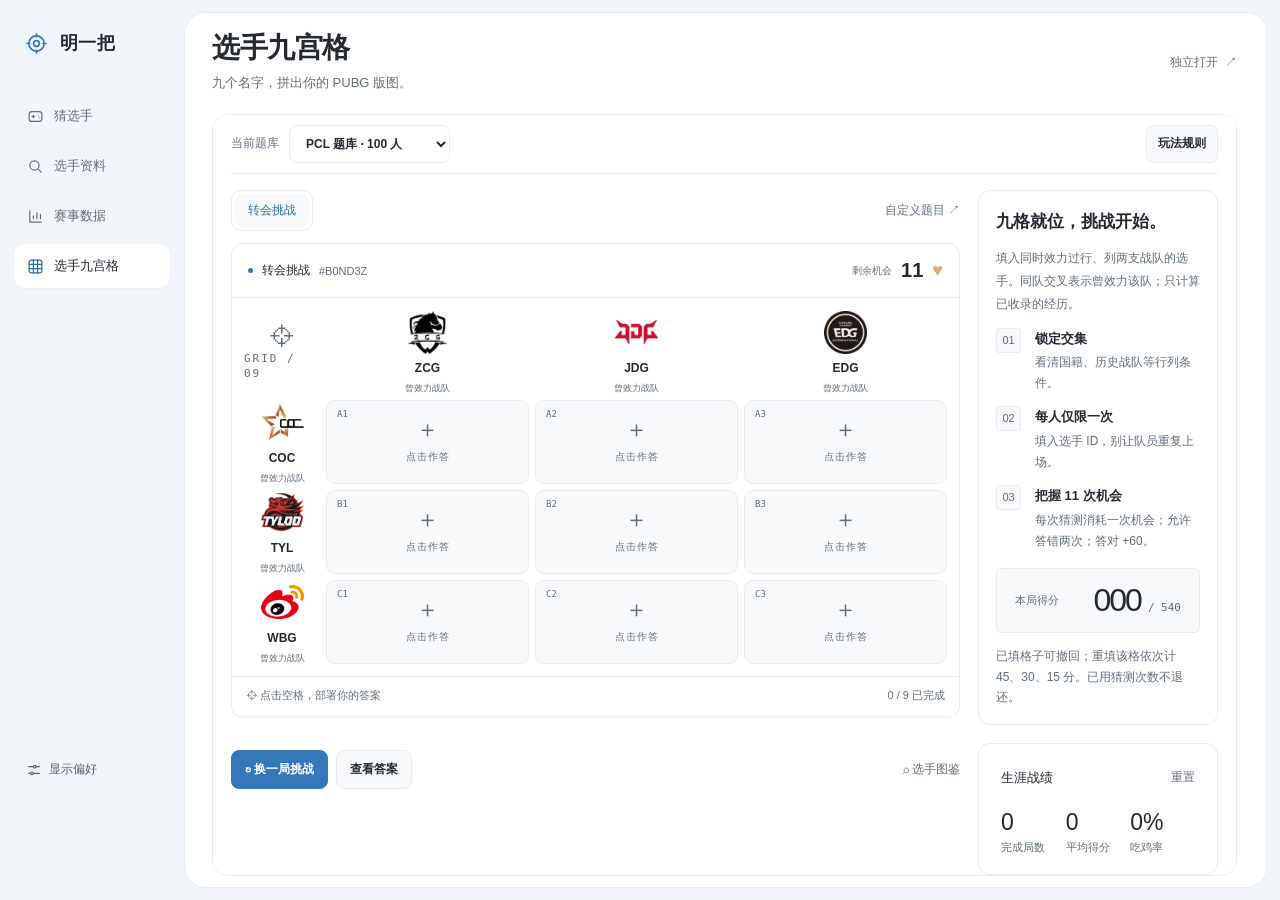
==== commit 5a8ad316: "Add files via upload 优化手机排版、修复九宫格加载并移除音乐播放器" ====
--- a/grid-game.html
+++ b/grid-game.html
@@ -1,40 +1,38 @@
-<!DOCTYPE html>
-<html lang="zh-CN">
-    <head>
-        <meta charset="UTF-8">
-        <script src="./js/theme.js"></script>
-        <meta name="viewport" content="width=device-width, initial-scale=1.0">
-        <meta name="theme-color" content="#F5F6F8">
-        <title>选手九宫格 - 明一把</title>
-        <link rel="stylesheet" href="./css/local.css">
-        <link rel="stylesheet" href="./css/immersive.css">
-        <link rel="stylesheet" href="./css/music.css">
-        <link rel="stylesheet" href="./css/mobile.css">
-        <link rel="stylesheet" href="./css/navigation.css">
-        <link rel="stylesheet" href="./css/workspace.css">
-        <script src="./js/navigation.js" blocking="render"></script>
-        <script src="./js/mobile.js" defer></script>
-        <script src="./js/music.js" defer></script>
-        <script src="./js/preferences.js" defer></script>
-    <link rel="stylesheet" href="./css/grid.css"><script src="./js/grid-embed.js" defer></script></head>
-    <body class="grid-page">
-        <header class="top-header-bar">
-            <div class="header-inner">
-                <a class="header-left" href="index.html" aria-label="明一把，返回猜选手"><span class="brand-icon"><svg class="ui-icon" viewBox="0 0 24 24" fill="none" stroke="currentColor" stroke-width="1.7" stroke-linecap="round" stroke-linejoin="round" aria-hidden="true"><circle cx="12" cy="12" r="8"/><circle cx="12" cy="12" r="3"/><path d="M12 2v3m0 14v3M2 12h3m14 0h3"/></svg></span><span class="header-title">明一把<span class="brand-caption">PUBG PROGUESS</span></span></a>
-                <div class="header-right">
-                    <nav class="site-nav" aria-label="主导航">
-                        <a href="index.html" class="nav-btn-capsule" title="猜选手"><svg class="ui-icon" viewBox="0 0 24 24" fill="none" stroke="currentColor" stroke-width="1.7" stroke-linecap="round" stroke-linejoin="round" aria-hidden="true"><rect x="3" y="5" width="18" height="14" rx="4"/><path d="M7 12h4m-2-2v4m7-3h.01m2 3h.01"/></svg><span>猜选手</span></a><a href="search.html" class="nav-btn-capsule" title="选手资料"><svg class="ui-icon" viewBox="0 0 24 24" fill="none" stroke="currentColor" stroke-width="1.7" stroke-linecap="round" stroke-linejoin="round" aria-hidden="true"><circle cx="10.5" cy="10.5" r="6.5"/><path d="m16 16 4 4"/></svg><span>选手资料</span></a><a href="kd.html" class="nav-btn-capsule" title="赛事数据"><svg class="ui-icon" viewBox="0 0 24 24" fill="none" stroke="currentColor" stroke-width="1.7" stroke-linecap="round" stroke-linejoin="round" aria-hidden="true"><path d="M4 4v16h16M9 15v-4m5 4V7m5 8v-6"/></svg><span>赛事数据</span></a>
-                    <a href="grid-game.html" class="nav-btn-capsule is-current" aria-current="page" title="选手九宫格"><svg class="ui-icon" viewBox="0 0 24 24" fill="none" stroke="currentColor" stroke-width="1.7" stroke-linecap="round" stroke-linejoin="round" aria-hidden="true"><rect x="3" y="3" width="18" height="18" rx="3"/><path d="M9 3v18m6-18v18M3 9h18M3 15h18"/></svg><span>选手九宫格</span></a></nav>
-                </div>
-            </div>
-        </header>
-
-        <main class="app-main" aria-label="选手九宫格">
-            <header class="grid-heading"><div><h1>选手九宫格</h1><p>九个名字，拼出你的 PUBG 版图。</p></div><a class="text-link" href="./grid/index.html" target="_blank" rel="noopener">独立打开 <span aria-hidden="true">↗</span></a></header>
-            <section class="grid-stage" aria-label="九宫格游戏区">
-                <div id="grid-loading" class="grid-loading" role="status"><p id="grid-loading-text">正在准备九宫格…</p><button id="grid-retry" class="secondary-button" hidden>重新载入</button></div>
-                <iframe id="grid-frame" title="PUBG 选手九宫格：转会挑战" src="./grid/index.html?embedded=1"></iframe>
-            </section>
-        </main>
-    </body>
-</html>
+<!DOCTYPE html>
+<html lang="zh-CN">
+    <head>
+        <meta charset="UTF-8">
+        <script src="./js/theme.js"></script>
+        <meta name="viewport" content="width=device-width, initial-scale=1.0">
+        <meta name="theme-color" content="#F5F6F8">
+        <title>选手九宫格 - 明一把</title>
+        <link rel="stylesheet" href="./css/local.css">
+        <link rel="stylesheet" href="./css/immersive.css">
+        <link rel="stylesheet" href="./css/mobile.css">
+        <link rel="stylesheet" href="./css/navigation.css">
+        <link rel="stylesheet" href="./css/workspace.css">
+        <script src="./js/navigation.js" blocking="render"></script>
+        <script src="./js/mobile.js" defer></script>
+        <script src="./js/preferences.js" defer></script>
+    <link rel="stylesheet" href="./css/grid.css"><script src="./js/grid-embed.js" defer></script></head>
+    <body class="grid-page">
+        <header class="top-header-bar">
+            <div class="header-inner">
+                <a class="header-left" href="index.html" aria-label="明一把，返回猜选手"><span class="brand-icon"><svg class="ui-icon" viewBox="0 0 24 24" fill="none" stroke="currentColor" stroke-width="1.7" stroke-linecap="round" stroke-linejoin="round" aria-hidden="true"><circle cx="12" cy="12" r="8"/><circle cx="12" cy="12" r="3"/><path d="M12 2v3m0 14v3M2 12h3m14 0h3"/></svg></span><span class="header-title">明一把<span class="brand-caption">PUBG PROGUESS</span></span></a>
+                <div class="header-right">
+                    <nav class="site-nav" aria-label="主导航">
+                        <a href="index.html" class="nav-btn-capsule" title="猜选手"><svg class="ui-icon" viewBox="0 0 24 24" fill="none" stroke="currentColor" stroke-width="1.7" stroke-linecap="round" stroke-linejoin="round" aria-hidden="true"><rect x="3" y="5" width="18" height="14" rx="4"/><path d="M7 12h4m-2-2v4m7-3h.01m2 3h.01"/></svg><span>猜选手</span></a><a href="search.html" class="nav-btn-capsule" title="选手资料"><svg class="ui-icon" viewBox="0 0 24 24" fill="none" stroke="currentColor" stroke-width="1.7" stroke-linecap="round" stroke-linejoin="round" aria-hidden="true"><circle cx="10.5" cy="10.5" r="6.5"/><path d="m16 16 4 4"/></svg><span>选手资料</span></a><a href="kd.html" class="nav-btn-capsule" title="赛事数据"><svg class="ui-icon" viewBox="0 0 24 24" fill="none" stroke="currentColor" stroke-width="1.7" stroke-linecap="round" stroke-linejoin="round" aria-hidden="true"><path d="M4 4v16h16M9 15v-4m5 4V7m5 8v-6"/></svg><span>赛事数据</span></a>
+                    <a href="grid-game.html" class="nav-btn-capsule is-current" aria-current="page" title="选手九宫格"><svg class="ui-icon" viewBox="0 0 24 24" fill="none" stroke="currentColor" stroke-width="1.7" stroke-linecap="round" stroke-linejoin="round" aria-hidden="true"><rect x="3" y="3" width="18" height="18" rx="3"/><path d="M9 3v18m6-18v18M3 9h18M3 15h18"/></svg><span>选手九宫格</span></a></nav>
+                </div>
+            </div>
+        </header>
+
+        <main class="app-main" aria-label="选手九宫格">
+            <header class="grid-heading"><div><h1>选手九宫格</h1><p>九个名字，拼出你的 PUBG 版图。</p></div><a class="text-link" href="./grid/index.html" target="_blank" rel="noopener">独立打开 <span aria-hidden="true">↗</span></a></header>
+            <section class="grid-stage" aria-label="九宫格游戏区">
+                <div id="grid-loading" class="grid-loading" role="status"><p id="grid-loading-text">正在准备九宫格…</p><button id="grid-retry" class="secondary-button" hidden>重新载入</button></div>
+                <iframe id="grid-frame" title="PUBG 选手九宫格：转会挑战" src="./grid/index.html?embedded=1"></iframe>
+            </section>
+        </main>
+    </body>
+</html>
--- a/css/local.css
+++ b/css/local.css
@@ -1,2758 +1,2758 @@
-/* Shared soft desktop interface. */
-:root {
-    color-scheme:light;
-    --c-page2:#F5F6F8;
-    --surface:#fff;
-    --surface-soft:#F8F9FB;
-    --surface-muted:#F2F5F9;
-    --surface-hover:#F1F5FA;
-    --t-strong:#252932;
-    --t-body:#3E4550;
-    --t-normal:#505A68;
-    --t-mid:#586475;
-    --t-muted:#626E7E;
-    --t-faint:#687383;
-    --t-on-color:#fff;
-    --ln-soft:#E8EBEF;
-    --ln-strong:#D9DFE7;
-    --ln-faint:#F0F2F5;
-    --a-accent:#3478B7;
-    --a-accent-hover:#2C6CA6;
-    --a-accent-ink:#316FA8;
-    --blue-soft:#EDF5FE;
-    --mint-soft:#EDF8F0;
-    --mint-ink:#397856;
-    --lilac-soft:#F4EFFA;
-    --lilac-ink:#8564A5;
-    --yellow-soft:#FCF5E6;
-    --yellow-ink:#896C2C;
-    --rose-soft:#FBF1F1;
-    --rose-ink:#A65A60;
-    --s-ok:#397856;
-    --s-warn:#896C2C;
-    --s-off:#626E7E;
-    --lime:#4388C9;
-    --lime-ink:#fff;
-    --shadow-panel:0 3px 16px rgba(31,44,66,.025);
-    --shadow-popover:0 10px 32px rgba(31,44,66,.09)
-}
-
-html.dark-theme {
-    color-scheme:dark;
-    --c-page2:#191D24;
-    --surface:#222730;
-    --surface-soft:#272D37;
-    --surface-muted:#2C3340;
-    --surface-hover:#303948;
-    --t-strong:#EDF0F6;
-    --t-body:#D4DAE4;
-    --t-normal:#C0C9D6;
-    --t-mid:#B1BED0;
-    --t-muted:#A0ACBD;
-    --t-faint:#99A6B9;
-    --ln-soft:#343C49;
-    --ln-strong:#49566B;
-    --ln-faint:#2D3540;
-    --a-accent:#80B4E1;
-    --a-accent-hover:#9CC7EB;
-    --a-accent-ink:#A1CCEF;
-    --blue-soft:#283C50;
-    --mint-soft:#273E35;
-    --mint-ink:#94CCAA;
-    --lilac-soft:#3A304A;
-    --lilac-ink:#C6ACDF;
-    --yellow-soft:#443C2C;
-    --yellow-ink:#E0C88E;
-    --rose-soft:#443137;
-    --rose-ink:#DCA5AC;
-    --s-ok:#94CCAA;
-    --s-warn:#E0C88E;
-    --s-off:#A0ACBD;
-    --lime:#80B4E1;
-    --lime-ink:#1D2B3A;
-    --t-on-color:#1D2B3A;
-    --shadow-panel:0 3px 16px rgba(0,0,0,.05);
-    --shadow-popover:0 10px 32px rgba(0,0,0,.18)
-}
-
-* {
-    box-sizing:border-box
-}
-
-html {
-    background:var(--c-page2);
-    scrollbar-gutter:stable
-}
-
-body {
-    margin:0;
-    min-width:320px;
-    color:var(--t-body);
-    background:var(--c-page2);
-    font:14px/1.6 -apple-system,BlinkMacSystemFont,"Segoe UI","Microsoft YaHei","PingFang SC",sans-serif;
-    -webkit-font-smoothing:antialiased
-}
-
-h1,h2,h3,p {
-    margin:0
-}
-
-h1,h2,h3 {
-    color:var(--t-strong)
-}
-
-a {
-    color:inherit;
-    text-decoration:none
-}
-
-button,input,select {
-    font:inherit
-}
-
-button,a,input,select,summary {
-    -webkit-tap-highlight-color:transparent
-}
-
-button {
-    cursor:pointer;
-    touch-action:manipulation
-}
-
-button,a,input,select {
-    transition:color .16s ease,background-color .16s ease,border-color .16s ease,box-shadow .16s ease
-}
-
-button:disabled,input:disabled,select:disabled {
-    opacity:.48;
-    cursor:not-allowed
-}
-
-button:not(:disabled):active,.mode-tabs a:active {
-    translate:0 1px
-}
-
-:where(button,a,summary,[tabindex]):focus-visible {
-    outline:2px solid var(--a-accent-ink);
-    outline-offset:3px
-}
-
-input:focus-visible,select:focus-visible {
-    outline:2px solid var(--a-accent-ink);
-    outline-offset:2px;
-    border-color:var(--a-accent);
-    box-shadow:none
-}
-
-::selection { background:var(--blue-soft); color:var(--t-strong); }
-input,textarea { caret-color:var(--a-accent-ink); }
-
-[hidden] {
-    display:none!important
-}
-
-.ui-icon {
-    width:19px;
-    height:19px;
-    flex:0 0 auto;
-    vertical-align:middle
-}
-
-.top-header-bar {
-    position:relative;
-    z-index:80;
-    background:var(--surface);
-    border-bottom:1px solid var(--ln-soft)
-}
-
-/* Floating music stays draggable over navigation; an open settings panel stays above it. */
-.top-header-bar:has(.preferences-panel:not([hidden])) {
-    z-index:100
-}
-
-.header-inner {
-    max-width:1264px;
-    min-height:74px;
-    padding:14px 32px;
-    margin:auto;
-    display:flex;
-    align-items:center;
-    justify-content:space-between;
-    gap:24px
-}
-
-.header-left {
-    display:inline-flex;
-    align-items:center;
-    gap:11px;
-    flex:0 0 auto
-}
-
-.brand-icon {
-    width:36px;
-    height:36px;
-    border-radius:11px;
-    display:grid;
-    place-items:center;
-    color:var(--a-accent);
-    background:var(--blue-soft)
-}
-
-.brand-icon .ui-icon {
-    width:23px;
-    height:23px
-}
-
-.header-title {
-    display:flex;
-    align-items:baseline;
-    gap:11px;
-    font-size:19px;
-    font-weight:750;
-    color:var(--t-strong);
-    letter-spacing:.3px
-}
-
-.brand-caption {
-    color:var(--t-muted);
-    font-size:10px;
-    font-weight:500;
-    letter-spacing:1.2px
-}
-
-.header-right,.site-nav {
-    display:flex;
-    align-items:center;
-    gap:8px
-}
-
-.header-right {
-    gap:22px
-}
-
-.nav-btn-capsule {
-    display:inline-flex;
-    align-items:center;
-    gap:7px;
-    padding:8px 13px;
-    border-radius:8px;
-    color:var(--t-muted);
-    font-size:13px;
-    font-weight:550;
-    min-height:40px
-}
-
-.nav-btn-capsule:hover {
-    background:var(--surface-soft);
-    color:var(--t-strong)
-}
-
-.nav-btn-capsule.is-current {
-    background:var(--blue-soft);
-    color:var(--a-accent-ink)
-}
-
-.nav-btn-capsule .ui-icon {
-    width:17px;
-    height:17px
-}
-
-.app-main {
-    width:min(100%,1264px);
-    padding:36px 32px 24px;
-    margin:auto
-}
-
-.page-heading {
-    display:flex;
-    align-items:center;
-    justify-content:space-between;
-    gap:24px;
-    margin-bottom:27px
-}
-
-.eyebrow {
-    color:var(--t-muted);
-    font-size:12px;
-    margin-bottom:6px;
-    letter-spacing:.5px
-}
-
-h1 {
-    font-size:28px;
-    font-weight:650;
-    line-height:1.4;
-    letter-spacing:-.6px
-}
-
-.page-subtitle {
-    margin-top:7px;
-    font-size:14px;
-    color:var(--t-muted)
-}
-
-.mode-tabs {
-    padding:4px;
-    border:1px solid var(--ln-soft);
-    border-radius:10px;
-    background:var(--surface-muted);
-    display:inline-flex;
-    flex:0 0 auto;
-    gap:3px
-}
-
-.mode-tabs a {
-    display:flex;
-    align-items:center;
-    justify-content:center;
-    gap:7px;
-    padding:8px 14px;
-    border:1px solid transparent;
-    border-radius:7px;
-    font-size:13px;
-    color:var(--t-muted)
-}
-
-.mode-tabs .ui-icon {
-    width:16px;
-    height:16px
-}
-
-.mode-tabs a:hover {
-    color:var(--t-strong)
-}
-
-.mode-tabs a.is-active {
-    color:var(--a-accent-ink);
-    background:var(--surface);
-    border-color:var(--ln-soft);
-    box-shadow:0 1px 3px rgba(31,44,66,.04)
-}
-
-.game-layout {
-    display:grid;
-    grid-template-columns:minmax(0,1fr) 248px;
-    gap:28px;
-    align-items:start
-}
-
-.game-panel,.search-panel,.data-panel {
-    min-width:0;
-    background:var(--surface);
-    border:1px solid var(--ln-soft);
-    border-radius:16px;
-    box-shadow:var(--shadow-panel)
-}
-
-.panel-heading {
-    display:flex;
-    align-items:center;
-    justify-content:space-between;
-    gap:12px;
-    padding:19px 24px;
-    border-bottom:1px solid var(--ln-soft)
-}
-
-.panel-title {
-    display:inline-flex;
-    align-items:center;
-    gap:8px;
-    font-size:15px;
-    font-weight:600;
-    color:var(--t-strong)
-}
-
-.panel-title .ui-icon {
-    color:var(--a-accent)
-}
-
-.round-tag {
-    display:inline-flex;
-    align-items:center;
-    gap:6px;
-    font-size:11px;
-    color:var(--t-muted)
-}
-
-.round-tag>span {
-    width:6px;
-    height:6px;
-    border-radius:50%;
-    background:#8BAF98
-}
-
-.stats-strip {
-    display:grid;
-    grid-template-columns:repeat(3,minmax(0,1fr));
-    padding:23px 24px
-}
-
-.stat-item {
-    display:flex;
-    align-items:center;
-    gap:11px;
-    padding-left:18px;
-    border-left:1px solid var(--ln-soft)
-}
-
-.stat-item:first-child {
-    padding-left:0;
-    border-left:0
-}
-
-.stat-icon {
-    display:grid;
-    place-items:center;
-    width:38px;
-    height:38px;
-    border-radius:11px;
-    flex:0 0 auto
-}
-
-.blue {
-    color:var(--a-accent-ink);
-    background:var(--blue-soft)
-}
-
-.mint {
-    color:var(--mint-ink);
-    background:var(--mint-soft)
-}
-
-.lilac {
-    color:var(--lilac-ink);
-    background:var(--lilac-soft)
-}
-
-.stat-label {
-    display:block;
-    color:var(--t-muted);
-    font-size:12px
-}
-
-.stat-value {
-    display:block;
-    color:var(--t-strong);
-    font-size:24px;
-    line-height:1.35;
-    font-variant-numeric:tabular-nums
-}
-
-.stat-value strong {
-    font-weight:650
-}
-
-.stat-denominator {
-    font-size:14px;
-    color:var(--t-muted);
-    font-weight:400
-}
-
-.board-area {
-    padding:0 24px 23px;
-    min-width:0
-}
-
-.board-toolbar {
-    display:flex;
-    align-items:center;
-    justify-content:space-between;
-    gap:12px;
-    padding:15px 0 10px;
-    border-top:1px solid var(--ln-soft)
-}
-
-.board-toolbar h2 {
-    font-size:13px;
-    font-weight:550;
-    color:var(--t-mid)
-}
-
-.color-legend {
-    display:inline-flex;
-    align-items:center;
-    gap:15px;
-    font-size:11px;
-    color:var(--t-muted)
-}
-
-.color-legend span {
-    display:flex;
-    align-items:center;
-    gap:5px
-}
-
-.legend-dot {
-    display:inline-block;
-    width:7px;
-    height:7px;
-    border-radius:50%;
-    flex:0 0 auto
-}
-
-.green-dot {
-    background:#80AF91
-}
-
-.yellow-dot {
-    background:#D5B96D
-}
-
-.grey-dot {
-    background:#B8C0CB
-}
-
-.blue-dot {
-    background:var(--a-accent)
-}
-
-.game-empty {
-    padding:13px 8px 20px;
-    text-align:center
-}
-
-.game-empty h3 {
-    font-size:16px;
-    font-weight:550;
-    margin-top:5px
-}
-
-.game-empty>p {
-    color:var(--t-muted);
-    font-size:13px;
-    margin-top:7px
-}
-
-.clue-illustration {
-    position:relative;
-    width:240px;
-    height:148px;
-    margin:0 auto 10px
-}
-
-.mystery-card {
-    position:absolute;
-    z-index:1;
-    top:14px;
-    left:79px;
-    display:flex;
-    align-items:center;
-    flex-direction:column;
-    width:84px;
-    height:114px;
-    padding-top:13px;
-    border:1px solid var(--ln-strong);
-    background:var(--surface);
-    border-radius:13px;
-    box-shadow:0 5px 12px rgba(50,78,110,.045);
-    rotate:-5deg
-}
-
-.mystery-avatar {
-    display:grid;
-    place-items:center;
-    width:39px;
-    height:39px;
-    border-radius:50%;
-    background:var(--blue-soft);
-    color:#9EB7D1
-}
-
-.mystery-avatar .ui-icon {
-    width:24px;
-    height:24px
-}
-
-.mystery-id {
-    margin-top:8px;
-    color:var(--a-accent);
-    font-weight:650;
-    font-size:14px;
-    letter-spacing:4px
-}
-
-.mystery-line {
-    width:35px;
-    height:3px;
-    margin-top:7px;
-    border-radius:2px;
-    background:var(--ln-soft)
-}
-
-.clue-tile {
-    position:absolute;
-    display:grid;
-    place-items:center;
-    width:40px;
-    height:40px;
-    border-radius:12px;
-    border:1px solid var(--ln-soft)
-}
-
-.tile-left {
-    left:33px;
-    top:55px;
-    color:var(--mint-ink);
-    background:var(--mint-soft);
-    rotate:-12deg
-}
-
-.tile-right {
-    right:28px;
-    top:39px;
-    color:var(--lilac-ink);
-    background:var(--lilac-soft);
-    rotate:10deg
-}
-
-.clue-orbit {
-    position:absolute;
-    width:180px;
-    height:108px;
-    border:1px dashed var(--ln-strong);
-    border-radius:50%;
-    left:30px;
-    top:24px;
-    rotate:-17deg
-}
-
-.orbit-two {
-    width:112px;
-    height:112px;
-    left:65px;
-    top:14px;
-    rotate:26deg;
-    border-color:var(--ln-soft)
-}
-
-.illustration-dot {
-    position:absolute;
-    width:5px;
-    height:5px;
-    border-radius:50%
-}
-
-.dot-one {
-    left:64px;
-    top:17px;
-    background:#BDD1E6
-}
-
-.dot-two {
-    right:48px;
-    bottom:21px;
-    background:#C9B9DF
-}
-
-.history-scroll {
-    overflow-x:auto;
-    border-radius:8px;
-    scrollbar-width:thin;
-    scrollbar-color:var(--ln-strong) transparent
-}
-
-.history-scroll:has(#history-container:empty) {
-    display:none
-}
-
-#history-container {
-    min-width:680px;
-    padding:2px
-}
-
-.history-header,.guess-row {
-    display:grid;
-    grid-template-columns:minmax(96px,1.2fr) repeat(4,minmax(60px,1fr)) minmax(90px,1.1fr) minmax(70px,1fr) minmax(90px,1.1fr);
-    gap:6px;
-    align-items:stretch
-}
-
-.history-header {
-    margin:4px 0 8px
-}
-
-.header-col {
-    padding:8px 2px;
-    font-size:12px;
-    text-align:center;
-    color:var(--t-muted);
-    white-space:nowrap
-}
-
-.guess-row {
-    margin-bottom:8px
-}
-
-.attr-card {
-    display:flex;
-    align-items:center;
-    justify-content:center;
-    padding:15px 5px;
-    min-height:52px;
-    border:1px solid transparent;
-    border-radius:8px;
-    font-size:13px;
-    font-weight:550;
-    text-align:center;
-    overflow-wrap:anywhere
-}
-
-.green {
-    background:var(--mint-soft);
-    color:var(--mint-ink);
-    border-color:color-mix(in srgb,var(--mint-ink) 12%,transparent)
-}
-
-.yellow {
-    background:var(--yellow-soft);
-    color:var(--yellow-ink);
-    border-color:color-mix(in srgb,var(--yellow-ink) 12%,transparent)
-}
-
-.grey {
-    background:var(--surface-muted);
-    color:var(--t-mid);
-    border-color:var(--ln-soft)
-}
-
-.player-id-card {
-    background:var(--surface);
-    color:var(--t-strong);
-    border-color:var(--ln-strong);
-    font-weight:650
-}
-
-.mobile-scroll-hint {
-    display:none;
-    font-size:11px;
-    color:var(--t-muted);
-    padding-top:8px
-}
-
-.guess-composer {
-    padding:20px 24px 18px;
-    border-top:1px solid var(--ln-soft)
-}
-
-.guess-composer>label,.field-label {
-    display:block;
-    font-size:14px;
-    color:var(--t-strong);
-    font-weight:550;
-    margin-bottom:10px
-}
-
-.input-area {
-    display:flex;
-    align-items:stretch;
-    gap:10px
-}
-
-.input-wrapper {
-    position:relative;
-    flex:1;
-    min-width:0
-}
-
-.input-icon {
-    position:absolute;
-    left:14px;
-    top:50%;
-    translate:0 -50%;
-    color:var(--t-muted);
-    display:flex;
-    pointer-events:none
-}
-
-#player-input,#search-input,.kd-search,.kd-select {
-    width:100%;
-    min-height:46px;
-    padding:11px 14px 11px 42px;
-    border:1px solid var(--ln-strong);
-    border-radius:9px;
-    color:var(--t-strong);
-    background:var(--surface);
-    font-size:14px;
-    line-height:1.6;
-    outline:none
-}
-
-input::placeholder {
-    color:var(--t-muted);
-    opacity:1
-}
-
-#player-input:hover:not(:disabled),#search-input:hover:not(:disabled) {
-    border-color:#B4C7D9
-}
-
-.primary-button,#submit-btn,#search-btn {
-    display:inline-flex;
-    align-items:center;
-    justify-content:center;
-    gap:9px;
-    flex:0 0 auto;
-    min-height:46px;
-    padding:11px 20px;
-    border:1px solid transparent;
-    border-radius:9px;
-    background:var(--a-accent);
-    color:var(--t-on-color);
-    font-size:14px;
-    font-weight:550;
-    line-height:1.6
-}
-
-.primary-button:hover:not(:disabled),#submit-btn:hover:not(:disabled),#search-btn:hover:not(:disabled) {
-    background:var(--a-accent-hover)
-}
-
-.composer-meta {
-    display:flex;
-    align-items:center;
-    justify-content:space-between;
-    gap:12px;
-    margin-top:10px;
-    font-size:11px;
-    color:var(--t-muted)
-}
-
-kbd {
-    padding:1px 5px;
-    border:1px solid var(--ln-strong);
-    border-radius:4px;
-    background:var(--surface-soft);
-    font-family:inherit;
-    font-size:10px
-}
-
-.game-status {
-    margin-top:12px;
-    font-size:12px;
-    color:var(--t-mid);
-    line-height:1.7
-}
-
-.autocomplete-items {
-    position:absolute;
-    z-index:50;
-    top:calc(100% + 7px);
-    left:0;
-    right:0;
-    max-height:264px;
-    overflow-y:auto;
-    padding:5px;
-    border:1px solid var(--ln-soft);
-    border-radius:10px;
-    background:var(--surface);
-    box-shadow:var(--shadow-popover)
-}
-
-.autocomplete-item {
-    min-height:44px;
-    padding:11px 10px;
-    border-radius:6px;
-    cursor:pointer;
-    color:var(--t-body);
-    font-size:13px;
-    line-height:1.6
-}
-
-.autocomplete-item:hover,.autocomplete-item.active {
-    background:var(--blue-soft);
-    color:var(--a-accent-ink)
-}
-
-.autocomplete-item strong {
-    font-weight:600
-}
-
-.autocomplete-meta {
-    margin-left:5px;
-    font-size:12px;
-    color:var(--t-muted)
-}
-
-/* Supporting information, player cards, dialogs and statistics. */
-.game-sidebar {
-    min-width:0;
-    padding-top:15px
-}
-
-.guide-section>h2 {
-    display:flex;
-    align-items:center;
-    gap:8px;
-    font-size:14px;
-    font-weight:600
-}
-
-.guide-section>h2 .ui-icon {
-    color:var(--t-muted);
-    width:17px;
-    height:17px
-}
-
-.guide-steps {
-    list-style:none;
-    padding:0;
-    margin:25px 0 21px
-}
-
-.guide-steps li {
-    display:flex;
-    align-items:flex-start;
-    gap:11px;
-    margin-bottom:23px
-}
-
-.step-number {
-    display:grid;
-    place-items:center;
-    width:25px;
-    height:25px;
-    flex:0 0 auto;
-    border:1px solid var(--ln-strong);
-    border-radius:8px;
-    color:var(--t-muted);
-    font-size:10px;
-    font-variant-numeric:tabular-nums
-}
-
-.guide-steps h3 {
-    margin:1px 0 6px;
-    font-size:13px;
-    font-weight:550
-}
-
-.guide-steps p {
-    font-size:12px;
-    color:var(--t-muted);
-    line-height:1.85
-}
-
-.guide-steps strong {
-    color:var(--t-mid)
-}
-
-.rules-detail {
-    border-top:1px solid var(--ln-strong);
-    font-size:12px
-}
-
-.rules-detail summary {
-    display:flex;
-    align-items:center;
-    justify-content:space-between;
-    gap:12px;
-    min-height:44px;
-    cursor:pointer;
-    color:var(--t-mid);
-    list-style:none
-}
-
-.rules-detail summary::-webkit-details-marker {
-    display:none
-}
-
-.rules-detail summary .ui-icon {
-    width:14px;
-    height:14px;
-    transition:rotate .16s ease
-}
-
-.rules-detail[open] summary .ui-icon {
-    rotate:90deg
-}
-
-.rules-detail>div {
-    color:var(--t-mid);
-    font-size:12px;
-    padding:0 0 12px;
-    line-height:1.8
-}
-
-.rules-detail p+p {
-    margin-top:8px
-}
-
-.session-actions {
-    display:flex;
-    flex-direction:column;
-    gap:10px;
-    padding-top:20px;
-    margin-top:14px;
-    border-top:1px solid var(--ln-strong)
-}
-
-.action-btn,.kd-btn {
-    display:inline-flex;
-    align-items:center;
-    justify-content:center;
-    gap:8px;
-    min-height:42px;
-    padding:9px 15px;
-    border:1px solid var(--ln-strong);
-    border-radius:9px;
-    background:var(--surface);
-    color:var(--t-mid);
-    font-size:13px;
-    font-weight:500;
-    line-height:1.6
-}
-
-.action-btn:hover:not(:disabled),.kd-btn:hover:not(:disabled) {
-    background:var(--surface-hover);
-    border-color:#B4C7D9
-}
-
-.action-btn .ui-icon {
-    width:16px;
-    height:16px
-}
-
-.action-btn.reveal {
-    color:var(--rose-ink);
-    border-color:color-mix(in srgb,var(--rose-ink) 18%,var(--ln-soft));
-    background:var(--rose-soft)
-}
-
-.action-btn.reveal:hover:not(:disabled) {
-    background:color-mix(in srgb,var(--rose-ink) 10%,var(--rose-soft))
-}
-
-.session-actions>p {
-    text-align:center;
-    color:var(--t-muted);
-    font-size:11px
-}
-
-.app-footer {
-    max-width:1264px;
-    padding:5px 32px 30px;
-    margin:auto;
-    display:flex;
-    justify-content:space-between;
-    gap:20px;
-    color:var(--t-muted);
-    font-size:11px
-}
-
-.credit-link {
-    color:var(--t-mid);
-    text-decoration:underline;
-    text-decoration-color:var(--ln-strong);
-    text-underline-offset:3px
-}
-
-.credit-link:hover {
-    color:var(--a-accent-ink)
-}
-
-.text-link {
-    display:inline-flex;
-    align-items:center;
-    gap:7px;
-    color:var(--t-muted);
-    font-size:13px
-}
-
-.text-link:hover {
-    color:var(--a-accent)
-}
-
-.text-link .ui-icon {
-    width:15px;
-    height:15px
-}
-
-.search-panel {
-    min-height:450px
-}
-
-.bottom-search-area {
-    position:relative;
-    padding:24px;
-    border-bottom:1px solid var(--ln-soft)
-}
-
-.search-status {
-    font-size:12px;
-    color:var(--t-muted);
-    margin-top:12px
-}
-
-.placeholder-box {
-    padding:65px 20px 74px;
-    text-align:center
-}
-
-.placeholder-icon {
-    display:grid;
-    place-items:center;
-    margin:0 auto 16px;
-    width:54px;
-    height:54px;
-    border:1px solid var(--ln-soft);
-    border-radius:16px;
-    background:var(--blue-soft);
-    color:var(--a-accent)
-}
-
-.placeholder-icon .ui-icon {
-    width:26px;
-    height:26px
-}
-
-.placeholder-box h2 {
-    font-size:17px;
-    font-weight:550
-}
-
-.placeholder-box p {
-    margin-top:9px;
-    font-size:13px;
-    color:var(--t-muted)
-}
-
-.search-example {
-    display:inline-block;
-    margin-top:19px;
-    font-size:12px;
-    color:var(--t-muted)
-}
-
-code {
-    font-size:12px;
-    padding:2px 6px;
-    border:1px solid var(--ln-soft);
-    border-radius:5px;
-    background:var(--surface-soft);
-    color:var(--t-mid)
-}
-
-#search-result-container {
-    padding:24px;
-    display:grid;
-    grid-template-columns:repeat(2,minmax(0,1fr));
-    gap:18px
-}
-
-#search-result-container:empty {
-    padding:0
-}
-
-.cs-card {
-    min-width:0;
-    background:var(--surface);
-    border:1px solid var(--ln-soft);
-    border-radius:12px;
-    overflow:hidden
-}
-
-.cs-card-bar {
-    height:3px;
-    background:var(--blue-soft)
-}
-
-.cs-card-header {
-    padding:17px 19px 13px;
-    border-bottom:1px solid var(--ln-faint)
-}
-
-.cs-header-left {
-    display:flex;
-    align-items:center;
-    flex-wrap:wrap;
-    gap:7px
-}
-
-.cs-avatar-icon {
-    display:inline-flex;
-    color:var(--a-accent)
-}
-
-.cs-avatar-icon svg {
-    width:17px;
-    height:17px
-}
-
-.cs-player-id {
-    font-size:19px;
-    font-weight:650;
-    line-height:1.4;
-    color:var(--t-strong);
-    overflow-wrap:anywhere
-}
-
-.cs-player-meta {
-    margin-left:auto;
-    color:var(--t-muted);
-    font-size:11px
-}
-
-.cs-card-body {
-    display:flex;
-    gap:19px;
-    padding:19px
-}
-
-.cs-body-left {
-    width:120px;
-    flex:0 0 auto
-}
-
-.cs-player-img-box {
-    width:100%;
-    height:155px;
-    background:var(--surface-soft);
-    border:1px solid var(--ln-soft);
-    border-radius:9px;
-    overflow:hidden
-}
-
-.cs-player-img-box img {
-    display:block;
-    width:100%;
-    height:100%;
-    object-fit:cover;
-    object-position:center bottom
-}
-
-.cs-body-right {
-    flex:1;
-    min-width:0
-}
-
-.cs-info-row {
-    display:flex;
-    justify-content:space-between;
-    align-items:center;
-    gap:10px;
-    padding:8px 0;
-    border-bottom:1px solid var(--ln-faint);
-    line-height:1.5
-}
-
-.cs-info-row:first-child {
-    padding-top:0
-}
-
-.cs-info-row:last-child {
-    border:0;
-    padding-bottom:0
-}
-
-.cs-info-label {
-    color:var(--t-muted);
-    font-size:11px
-}
-
-.cs-info-value {
-    color:var(--t-strong);
-    font-size:12px;
-    font-weight:550;
-    text-align:right;
-    overflow-wrap:anywhere
-}
-
-.modal {
-    display:none;
-    position:fixed;
-    z-index:1000;
-    inset:0;
-    padding:20px;
-    overflow-y:auto;
-    background:rgba(32,40,54,.32)
-}
-
-.modal.show {
-    display:flex;
-    align-items:center;
-    justify-content:center;
-    opacity:1
-}
-
-.modal-box {
-    width:min(100%,540px);
-    max-height:calc(100dvh - 40px);
-    overflow-y:auto;
-    margin:auto;
-    padding:28px;
-    border:1px solid var(--ln-soft);
-    border-radius:16px;
-    background:var(--surface);
-    text-align:center;
-    box-shadow:var(--shadow-popover)
-}
-
-.modal-emblem {
-    display:grid;
-    place-items:center;
-    margin:0 auto 13px;
-    width:46px;
-    height:46px;
-    border-radius:14px;
-    background:var(--blue-soft);
-    color:var(--a-accent)
-}
-
-.modal-emblem .ui-icon {
-    width:25px;
-    height:25px
-}
-
-.modal h2 {
-    font-size:23px;
-    font-weight:600
-}
-
-.modal h2.win {
-    color:var(--s-ok)
-}
-
-.modal-text {
-    margin-top:7px;
-    font-size:14px;
-    color:var(--t-mid)
-}
-
-.modal-embedded-card {
-    margin:22px 0;
-    text-align:left;
-    border:0;
-    background:var(--surface-soft)
-}
-
-.modal-embedded-card .cs-card-bar {
-    display:none
-}
-
-.modal-embedded-card .cs-player-img-box {
-    background:var(--surface)
-}
-
-.modal .primary-button {
-    width:100%
-}
-
-/* Winning results arrive in two beats: the dialog, then the player card. */
-.modal.result-entering {
-    animation: result-backdrop-enter 200ms ease-out both;
-}
-.modal.result-entering .modal-box {
-    transform-origin: 50% 25%;
-    animation: result-panel-enter 300ms cubic-bezier(.22, 1, .36, 1) both;
-}
-.modal.result-entering .modal-embedded-card {
-    transform-origin: 50% 45%;
-    backface-visibility: hidden;
-    animation: result-card-enter 620ms cubic-bezier(.22, 1, .36, 1) 130ms both;
-}
-@keyframes result-backdrop-enter {
-    from { opacity: 0; }
-    to { opacity: 1; }
-}
-@keyframes result-panel-enter {
-    from { opacity: 0; transform: translateY(14px) scale(.97); filter: blur(2px); }
-    to { opacity: 1; transform: none; filter: blur(0); }
-}
-@keyframes result-card-enter {
-    0% {
-        opacity: 0;
-        filter: blur(3px);
-        transform: perspective(1000px) translateY(18px) rotateY(-9deg) rotateZ(-2deg) scale(.94);
-    }
-    70% {
-        opacity: 1;
-        filter: blur(0);
-        transform: perspective(1000px) translateY(-2px) rotateY(1.2deg) rotateZ(.35deg) scale(1.015);
-    }
-    100% { opacity: 1; filter: blur(0); transform: none; }
-}
-
-.data-panel-heading {
-    display:flex;
-    align-items:center;
-    justify-content:space-between;
-    gap:16px;
-    padding:22px 24px 0
-}
-
-.data-panel-heading h2 {
-    font-size:16px;
-    font-weight:600
-}
-
-.data-panel-heading p {
-    color:var(--t-muted);
-    font-size:12px;
-    margin-top:5px
-}
-
-.data-badge {
-    display:inline-flex;
-    align-items:center;
-    gap:7px;
-    padding:5px 10px;
-    border-radius:7px;
-    background:var(--lilac-soft);
-    color:var(--lilac-ink);
-    font-size:12px;
-    white-space:nowrap
-}
-
-.data-badge .ui-icon {
-    width:16px;
-    height:16px
-}
-
-.kd-toolbar {
-    display:flex;
-    align-items:center;
-    gap:10px;
-    padding:22px 24px;
-    flex-wrap:wrap
-}
-
-.kd-search-wrap {
-    display:block;
-    width:260px;
-    position:relative;
-    min-width:0
-}
-
-.kd-search,.kd-select {
-    min-height:40px;
-    font-size:13px;
-    padding-top:8px;
-    padding-bottom:8px
-}
-
-.kd-select {
-    width:160px;
-    padding-left:12px
-}
-
-.kd-count {
-    margin-left:auto;
-    color:var(--t-muted);
-    font-size:12px
-}
-
-.kd-btn {
-    min-height:40px
-}
-
-.kd-btn .ui-icon {
-    width:15px;
-    height:15px
-}
-
-.stat-wrap {
-    overflow-x:auto;
-    width:100%;
-    scrollbar-width:thin;
-    scrollbar-color:var(--ln-strong) transparent
-}
-
-.kd-table {
-    table-layout:fixed;
-    border-collapse:collapse;
-    width:100%;
-    min-width:830px;
-    color:var(--t-body);
-    font-size:13px;
-    font-variant-numeric:tabular-nums
-}
-
-.kd-table th {
-    padding:0;
-    border-top:1px solid var(--ln-soft);
-    border-bottom:1px solid var(--ln-soft);
-    background:var(--surface-soft);
-    color:var(--t-mid);
-    font-size:12px;
-    font-weight:550;
-    text-align:left;
-    white-space:nowrap
-}
-
-.kd-table th button {
-    display:inline-flex;
-    align-items:center;
-    gap:7px;
-    border:0;
-    background:transparent;
-    color:inherit;
-    font:inherit;
-    width:100%;
-    padding:13px 16px;
-    text-align:inherit;
-    min-height:44px
-}
-
-.kd-table th.num button {
-    justify-content:flex-end
-}
-
-.kd-table th button:hover {
-    background:var(--surface-hover)
-}
-
-.kd-table td {
-    padding:14px 16px;
-    border-bottom:1px solid var(--ln-faint);
-    white-space:nowrap;
-    font-size:13px
-}
-
-.kd-table .num {
-    text-align:right
-}
-
-/* Reserve the same indicator and badge space regardless of sort direction or logo. */
-.kd-table .sort-indicator { display:inline-block; flex:0 0 12px; width:12px; text-align:center; }
-.kd-table .team-pill { display:inline-flex; align-items:center; min-height:32px; }
-
-.kd-table tbody tr:hover {
-    background:var(--blue-soft)
-}
-
-.kd-table tbody tr:last-child td {
-    border-bottom:0
-}
-
-.id-main {
-    color:var(--t-strong);
-    font-weight:600
-}
-
-.team-pill {
-    display:inline-block;
-    min-width:35px;
-    padding:2px 8px;
-    border-radius:5px;
-    background:var(--surface-muted);
-    color:var(--t-mid);
-    font-size:11px
-}
-
-.fire-top .kd-metric {
-    color:var(--a-accent-ink);
-    font-weight:600
-}
-
-.kd-empty {
-    padding:45px 20px;
-    text-align:center;
-    color:var(--t-muted)
-}
-
-.kd-empty button {
-    margin-left:12px
-}
-
-.data-footnote {
-    display:flex;
-    align-items:center;
-    justify-content:space-between;
-    gap:14px;
-    padding:15px 24px;
-    border-top:1px solid var(--ln-soft);
-    color:var(--t-muted);
-    font-size:11px
-}
-
-.data-footnote>span:first-child {
-    display:flex;
-    align-items:center;
-    gap:6px
-}
-
-.fire-legend {
-    color:var(--a-accent-ink)
-}
-
-.data-definition {
-    margin-top:20px;
-    border-top-color:var(--ln-soft)
-}
-
-.data-definition summary {
-    justify-content:flex-start
-}
-
-/* Preferences preserve independent switches and contained ripple feedback. */
-.preferences {
-    position:relative
-}
-
-.theme-toggle-btn {
-    display:inline-flex;
-    align-items:center;
-    justify-content:center;
-    gap:7px;
-    padding:8px 11px;
-    min-height:40px;
-    border:1px solid var(--ln-soft);
-    border-radius:8px;
-    background:var(--surface);
-    color:var(--t-mid);
-    font-size:12px;
-    font-weight:500
-}
-
-.theme-toggle-btn:hover {
-    background:var(--surface-soft);
-    border-color:var(--ln-strong)
-}
-
-.preferences-trigger[aria-expanded="true"] {
-    border-color:#B8D0E7;
-    color:var(--a-accent-ink);
-    background:var(--blue-soft)
-}
-
-.preferences-trigger svg {
-    width:16px;
-    height:16px
-}
-
-.preferences-panel {
-    position:absolute;
-    top:calc(100% + 10px);
-    right:0;
-    width:340px;
-    max-width:calc(100vw - 24px);
-    max-height:calc(100dvh - 100px);
-    overflow-y:auto;
-    padding:18px 12px 12px;
-    border:1px solid var(--ln-soft);
-    border-radius:14px;
-    background:var(--surface);
-    box-shadow:var(--shadow-popover);
-    text-align:left;
-    isolation:isolate
-}
-
-.preferences-heading {
-    display:flex;
-    align-items:center;
-    gap:10px;
-    padding:0 8px 15px
-}
-
-.preferences-mark {
-    display:flex;
-    color:var(--a-accent)
-}
-
-.preferences-mark svg {
-    width:23px;
-    height:23px
-}
-
-.preferences-heading h2 {
-    font-size:15px;
-    font-weight:600
-}
-
-.preferences-heading p {
-    margin-top:4px;
-    font-size:11px;
-    color:var(--t-muted)
-}
-
-.preferences-badge {
-    margin-left:auto;
-    padding:3px 8px;
-    color:var(--lilac-ink);
-    background:var(--lilac-soft);
-    font-size:10px;
-    border-radius:5px
-}
-
-.preferences-options {
-    overflow:hidden;
-    padding:4px;
-    border-radius:10px;
-    background:var(--surface-soft)
-}
-
-.preference-row {
-    appearance:none;
-    position:relative;
-    isolation:isolate;
-    display:flex;
-    align-items:center;
-    gap:11px;
-    width:100%;
-    min-height:76px;
-    padding:13px 10px;
-    border:0;
-    border-radius:8px;
-    background:transparent;
-    text-align:left;
-    color:var(--t-strong);
-    overflow:hidden
-}
-
-.preference-row+.preference-row {
-    border-top:1px solid var(--ln-soft)
-}
-
-.preference-row:hover {
-    background:var(--surface-hover)
-}
-
-.preference-row:focus-visible {
-    outline:2px solid var(--a-accent);
-    outline-offset:-2px
-}
-
-.preference-icon {
-    display:grid;
-    place-items:center;
-    width:32px;
-    height:32px;
-    flex:0 0 auto;
-    border-radius:9px;
-    background:var(--surface);
-    border:1px solid var(--ln-soft);
-    color:var(--a-accent)
-}
-
-.preference-icon svg {
-    width:18px;
-    height:18px
-}
-
-.preference-copy {
-    display:flex;
-    flex:1;
-    flex-direction:column;
-    gap:4px;
-    min-width:0
-}
-
-.preference-label {
-    font-size:13px;
-    font-weight:550
-}
-
-.preference-description {
-    font-size:11px;
-    line-height:1.5;
-    color:var(--t-muted)
-}
-
-.preference-track {
-    position:relative;
-    flex:0 0 38px;
-    height:22px;
-    border:1px solid var(--ln-strong);
-    border-radius:20px;
-    background:var(--ln-strong);
-    transition:background-color .18s ease,border-color .18s ease
-}
-
-.preference-thumb {
-    position:absolute;
-    top:2px;
-    left:2px;
-    width:16px;
-    height:16px;
-    background:var(--surface);
-    border-radius:50%;
-    box-shadow:0 1px 2px rgba(31,44,66,.12);
-    transition:transform .18s ease
-}
-
-.preference-row[aria-checked="true"] .preference-track {
-    background:var(--a-accent);
-    border-color:var(--a-accent)
-}
-
-.preference-row[aria-checked="true"] .preference-thumb {
-    transform:translateX(16px);
-    background:var(--t-on-color)
-}
-
-.preference-wave {
-    position:absolute;
-    z-index:-1;
-    pointer-events:none;
-    inset:0;
-    background:linear-gradient(90deg,transparent,var(--a-accent),transparent);
-    opacity:0;
-    transform-origin:center
-}
-
-.preferences-footnote {
-    margin-top:11px;
-    text-align:center;
-    color:var(--t-muted);
-    font-size:10px
-}
-
-.preferences-footnote span {
-    color:var(--a-accent);
-    margin-right:3px
-}
-
-/* Responsive layouts keep the game readable instead of shrinking its board. */
-@media(max-width:1100px) {
-    .header-title {
-        gap:6px
-    }
-    .brand-caption {
-        display:none
-    }
-    .header-right {
-        gap:14px
-    }
-    .game-layout {
-        grid-template-columns:minmax(0,1fr) 220px;
-        gap:22px
-    }
-    .stats-strip {
-        padding-left:20px;
-        padding-right:20px
-    }
-    .stat-item {
-        padding-left:12px;
-        gap:8px
-    }
-    .stat-icon {
-        width:32px;
-        height:32px;
-        border-radius:9px
-    }
-    .cs-card-body {
-        flex-direction:column
-    }
-    .cs-body-left {
-        width:100%
-    }
-    .cs-player-img-box {
-        height:170px
-    }
-}
-
-@media(max-width:900px) {
-    .game-layout {
-        grid-template-columns:minmax(0,1fr)
-    }
-    .game-sidebar {
-        display:grid;
-        grid-template-columns:minmax(0,1fr) 220px;
-        gap:28px;
-        padding-top:4px
-    }
-    .session-actions {
-        align-self:start;
-        margin-top:0
-    }
-    .page-heading {
-        align-items:flex-start
-    }
-    .mode-tabs a {
-        padding:8px 11px
-    }
-    .header-inner {
-        padding-left:24px;
-        padding-right:24px;
-        gap:14px
-    }
-    .app-main {
-        padding-left:24px;
-        padding-right:24px
-    }
-    .app-footer {
-        padding-left:24px;
-        padding-right:24px
-    }
-    .data-footnote {
-        flex-direction:column;
-        align-items:flex-start;
-        gap:7px
-    }
-    .kd-count {
-        width:100%;
-        margin:2px 0 0
-    }
-    .cs-card-body {
-        flex-direction:row
-    }
-}
-
-@media(max-width:768px) {
-    .header-inner {
-        min-height:0;
-        padding:13px 16px 11px;
-        display:block
-    }
-    .header-left {
-        margin-bottom:13px
-    }
-    .header-title {
-        display:inline-flex
-    }
-    .brand-caption {
-        display:inline;
-        font-size:9px
-    }
-    .header-right {
-        justify-content:space-between;
-        gap:8px
-    }
-    .site-nav {
-        gap:2px;
-        flex:1
-    }
-    .nav-btn-capsule {
-        padding:8px 9px;
-        min-height:42px;
-        font-size:12px;
-        gap:5px
-    }
-    .nav-btn-capsule .ui-icon {
-        width:15px;
-        height:15px
-    }
-    .preferences {
-        position:static;
-        flex:0 0 auto
-    }
-    .theme-toggle-btn {
-        min-height:42px;
-        padding:8px;
-        font-size:11px;
-        gap:5px
-    }
-    .preferences-panel {
-        top:calc(100% + 5px);
-        left:auto;
-        right:12px;
-        max-height:calc(100dvh - 132px)
-    }
-    .app-main {
-        padding:25px 16px 20px
-    }
-    .page-heading {
-        flex-direction:column;
-        gap:20px;
-        margin-bottom:20px
-    }
-    h1 {
-        font-size:24px;
-        letter-spacing:-.5px
-    }
-    .eyebrow {
-        font-size:11px
-    }
-    .page-subtitle {
-        font-size:13px;
-        margin-top:7px
-    }
-    .mode-tabs {
-        width:100%
-    }
-    .mode-tabs a {
-        flex:1;
-        min-height:40px;
-        font-size:13px
-    }
-    .game-layout {
-        gap:23px
-    }
-    .game-panel,.search-panel,.data-panel {
-        border-radius:13px
-    }
-    .panel-heading {
-        padding:16px;
-        flex-wrap:wrap;
-        gap:8px
-    }
-    .panel-title {
-        font-size:14px
-    }
-    .round-tag {
-        font-size:10px
-    }
-    .stats-strip {
-        padding:20px 16px
-    }
-    .stat-item {
-        padding-left:12px;
-        display:block;
-        border-left:1px solid var(--ln-soft)
-    }
-    .stat-icon {
-        display:none
-    }
-    .stat-label {
-        font-size:11px
-    }
-    .stat-value {
-        font-size:25px;
-        margin-top:2px
-    }
-    .stat-denominator {
-        font-size:12px
-    }
-    .board-area {
-        padding:0 16px 17px
-    }
-    .board-toolbar {
-        padding-top:14px
-    }
-    .color-legend {
-        gap:10px;
-        font-size:10px
-    }
-    .game-empty {
-        padding:7px 0 20px
-    }
-    .clue-illustration {
-        scale:.93;
-        margin-bottom:0
-    }
-    .game-empty h3 {
-        font-size:14px
-    }
-    .game-empty>p {
-        font-size:12px;
-        max-width:250px;
-        margin-left:auto;
-        margin-right:auto
-    }
-    .board-area:has(#history-container:not(:empty)) .mobile-scroll-hint {
-        display:block
-    }
-    .guess-composer {
-        padding:18px 16px 16px
-    }
-    .guess-composer>label {
-        font-size:13px
-    }
-    .input-area {
-        gap:8px;
-        flex-wrap:wrap
-    }
-    #player-input,#search-input {
-        min-height:48px;
-        font-size:14px
-    }
-    #submit-btn {
-        width:100%;
-        min-height:46px
-    }
-    .game-page .input-wrapper {
-        flex-basis:100%
-    }
-    .composer-meta {
-        font-size:10px;
-        gap:8px
-    }
-    .game-status {
-        font-size:11px
-    }
-    .game-sidebar {
-        display:flex;
-        flex-direction:column;
-        gap:0;
-        padding:0 2px
-    }
-    .guide-steps {
-        margin-top:20px;
-        margin-bottom:14px
-    }
-    .guide-steps li {
-        margin-bottom:17px
-    }
-    .guide-steps h3 {
-        font-size:13px
-    }
-    .guide-steps p {
-        font-size:12px
-    }
-    .session-actions {
-        display:grid;
-        grid-template-columns:1fr 1fr;
-        width:100%;
-        margin-top:8px;
-        padding-top:18px;
-        gap:10px
-    }
-    .session-actions>p {
-        grid-column:1/-1
-    }
-    .action-btn {
-        min-height:46px;
-        font-size:13px
-    }
-    .app-footer {
-        padding:0 18px 25px;
-        flex-direction:column;
-        gap:5px;
-        font-size:10px
-    }
-    .bottom-search-area {
-        padding:19px 16px
-    }
-    .search-page .input-wrapper {
-        flex-basis:100%
-    }
-    #search-btn {
-        width:100%;
-        min-height:46px
-    }
-    .placeholder-box {
-        padding:45px 16px 50px
-    }
-    .placeholder-box h2 {
-        font-size:16px
-    }
-    .placeholder-box p {
-        font-size:12px
-    }
-    #search-result-container {
-        padding:16px;
-        grid-template-columns:minmax(0,1fr);
-        gap:15px
-    }
-    .cs-card-body {
-        flex-direction:row;
-        padding:16px;
-        gap:14px
-    }
-    .cs-body-left {
-        width:100px
-    }
-    .cs-player-img-box {
-        height:145px
-    }
-    .cs-card-header {
-        padding:15px 16px 12px
-    }
-    .cs-player-id {
-        font-size:18px
-    }
-    .cs-player-meta {
-        font-size:10px
-    }
-    .cs-info-row {
-        gap:7px;
-        padding:8px 0
-    }
-    .cs-info-label {
-        font-size:10px
-    }
-    .cs-info-value {
-        font-size:11px
-    }
-    .modal {
-        padding:14px
-    }
-    .modal-box {
-        max-height:calc(100dvh - 28px);
-        padding:23px 18px;
-        border-radius:14px
-    }
-    .modal h2 {
-        font-size:20px
-    }
-    .modal-text {
-        font-size:13px
-    }
-    .modal-embedded-card .cs-card-body {
-        padding:16px 10px;
-        gap:12px
-    }
-    .data-panel-heading {
-        padding:19px 16px 0
-    }
-    .data-panel-heading h2 {
-        font-size:15px
-    }
-    .data-panel-heading p {
-        font-size:11px
-    }
-    .data-badge {
-        font-size:10px;
-        padding:4px 7px
-    }
-    .data-badge .ui-icon {
-        width:13px;
-        height:13px
-    }
-    .kd-toolbar {
-        gap:9px;
-        padding:18px 16px
-    }
-    .kd-search-wrap {
-        width:100%
-    }
-    .kd-search,.kd-select,.kd-btn {
-        min-height:44px
-    }
-    .kd-select {
-        flex:1;
-        width:auto;
-        min-width:0
-    }
-    .kd-count {
-        font-size:11px
-    }
-    .data-footnote {
-        padding:14px 16px;
-        font-size:10px
-    }
-    .data-definition summary {
-        font-size:12px;
-        min-height:44px
-    }
-}
-
-@media(max-width:370px) {
-    .nav-btn-capsule {
-        padding:8px 7px;
-        gap:4px;
-        font-size:11px
-    }
-    .nav-btn-capsule .ui-icon {
-        display:none
-    }
-    .theme-toggle-btn {
-        padding:8px
-    }
-    .preferences-panel {
-        right:10px;
-        max-width:calc(100vw - 20px)
-    }
-    .round-tag {
-        font-size:9px
-    }
-    .modal-embedded-card .cs-body-left,.cs-body-left {
-        width:80px
-    }
-    .cs-player-img-box {
-        height:132px
-    }
-    .cs-player-meta {
-        margin-left:0
-    }
-}
-
-@media(prefers-reduced-motion:reduce) {
-    *,*::before,*::after {
-        animation:none!important;
-        transition:none!important;
-        scroll-behavior:auto!important
-    }
-}
-
-html.motion-disabled *,html.motion-disabled *::before,html.motion-disabled *::after {
-    animation:none!important;
-    transition:none!important;
-    scroll-behavior:auto!important
-}
-
-/* Readable supporting text across screen sizes. */
-.guide-steps p,.rules-detail>div {
-    font-size:13px
-}
-
-.guide-steps h3 {
-    font-size:14px
-}
-
-.rules-detail summary {
-    font-size:13px
-}
-
-.color-legend {
-    font-size:12px
-}
-
-.cs-info-label {
-    font-size:12px
-}
-
-.cs-info-value {
-    font-size:13px
-}
-
-@media(max-width:768px) {
-    .game-status,.game-empty>p {
-        font-size:12px
-    }
-    .cs-info-label {
-        font-size:12px
-    }
-    .cs-info-value {
-        font-size:13px
-    }
-    .cs-card-body {
-        gap:12px
-    }
-}
-
-.sort-indicator {
-    color:var(--t-muted);
-    opacity:.6
-}
-
-.kd-table th.asc .sort-indicator,.kd-table th.desc .sort-indicator {
-    color:var(--a-accent);
-    opacity:1
-}
-
-/* Keep mobile suggestions clear of the primary action. */
-@media(max-width:768px) {
-    .input-wrapper .autocomplete-items {
-        top:auto;
-        bottom:calc(100% + 7px);
-        max-height:min(240px,40dvh)
-    }
-    .session-actions {
-        order:-1;
-        margin:0 0 23px;
-        padding-top:0;
-        border-top:0
-    }
-}
-
-/* A single player result receives space without an empty second column. */
-#search-result-container:has(>.cs-card:only-child) {
-    grid-template-columns:minmax(0,1fr)
-}
-
-#search-result-container>.cs-card:only-child {
-    max-width:760px;
-    width:100%;
-    justify-self:center
-}
-
-#search-result-container>.cs-card:only-child .cs-body-left {
-    width:160px
-}
-
-#search-result-container>.cs-card:only-child .cs-player-img-box {
-    height:210px
-}
-
-@media(max-width:768px) {
-    #search-result-container>.cs-card:only-child .cs-body-left {
-        width:100px
-    }
-    #search-result-container>.cs-card:only-child .cs-player-img-box {
-        height:145px
-    }
-}
-
-@media(max-width:370px) {
-    #search-result-container>.cs-card:only-child .cs-body-left {
-        width:80px
-    }
-}
-
-
-/* Narrow dialogs stack portrait and details so country names remain readable. */
-@media (max-width: 370px) {
-    .modal-embedded-card .cs-card-body {
-        flex-direction: column;
-        align-items: center;
-        gap: 16px;
-        padding: 15px;
-    }
-    .modal-embedded-card .cs-body-left {
-        width: 112px;
-    }
-    .modal-embedded-card .cs-player-img-box {
-        height: 140px;
-    }
-    .modal-embedded-card .cs-body-right {
-        width: 100%;
-    }
-    .modal-embedded-card .cs-info-value {
-        white-space: nowrap;
-    }
-}
-
-/* Interface style selector; each choice remains separate from appearance switches. */
-.style-picker {
-    display: grid;
-    grid-template-columns: repeat(2, minmax(0, 1fr));
-    gap: 8px;
-    padding: 0 4px 16px;
-}
-.style-picker-label {
-    grid-column: 1 / -1;
-    color: var(--t-mid);
-    font-size: 12px;
-    font-weight: 550;
-    margin-bottom: 1px;
-}
-.style-option {
-    display: flex;
-    flex-direction: column;
-    gap: 8px;
-    padding: 9px;
-    border: 1px solid var(--ln-soft);
-    border-radius: 9px;
-    background: var(--surface);
-    color: var(--t-mid);
-    font-size: 12px;
-    text-align: left;
-}
-.style-option:hover {
-    background: var(--surface-hover);
-    border-color: var(--ln-strong);
-}
-.style-option[aria-checked="true"] {
-    border-color: var(--a-accent);
-    background: var(--blue-soft);
-    color: var(--a-accent-ink);
-}
-.style-preview {
-    display: grid;
-    grid-template-columns: 1fr 22px;
-    grid-template-rows: 9px 1fr;
-    gap: 4px;
-    padding: 6px;
-    width: 100%;
-    height: 44px;
-    border: 1px solid rgba(120, 130, 145, .18);
-    border-radius: 5px;
-}
-.style-preview i {
-    border-radius: 2px;
-}
-.style-preview i:first-child {
-    grid-column: 1 / -1;
-}
-.preview-soft {
-    background: #F5F6F8;
-}
-.preview-soft i {
-    background: #FFFFFF;
-    border: 1px solid #E8EBEF;
-}
-.preview-soft i:nth-child(2) {
-    background: #EDF5FE;
-}
-.preview-immersive {
-    background: #000000;
-}
-.preview-immersive i {
-    background: #202020;
-}
-.preview-immersive i:nth-child(2) {
-    background: linear-gradient(110deg, #284435, #121212);
-    box-shadow: inset 14px 0 0 #1ED760;
-}
-
-/* Read-only preference descriptions stay legible; only the switch track fades. */
-.preference-row:disabled {
-    opacity: 1;
-    cursor: default;
-}
-.preference-row:disabled .preference-track {
-    opacity: .6;
-}
-.preference-row:disabled:hover {
-    background: transparent;
-}
-
-/* Shared team identity: keep the name readable even when artwork is unavailable. */
-.team-badge {
-    display: inline-flex;
-    align-items: center;
-    justify-content: inherit;
-    gap: 6px;
-    max-width: 100%;
-    vertical-align: middle;
-}
-.team-logo-frame {
-    display: inline-flex;
-    align-items: center;
-    justify-content: center;
-    flex: 0 0 26px;
-    width: 26px;
-    height: 26px;
-    padding: 3px;
-    box-sizing: border-box;
-    border: 1px solid #dce1e8;
-    border-radius: 6px;
-    background: #edf0f4;
-}
-.team-logo {
-    display: block;
-    width: 100%;
-    height: 100%;
-    object-fit: contain;
-    filter: drop-shadow(0 0 .6px rgba(25, 32, 43, .5));
-}
-.team-name {
-    min-width: 0;
-    overflow-wrap: anywhere;
-}
-.autocomplete-meta {
-    display: inline-flex;
-    align-items: center;
-    flex-wrap: wrap;
-    gap: 3px;
-    vertical-align: middle;
-}
-.autocomplete-meta .team-logo-frame {
-    flex-basis: 22px;
-    width: 22px;
-    height: 22px;
-    border-radius: 5px;
-    padding: 2px;
-}
-.team-pill {
-    vertical-align: middle;
-    padding: 3px 6px;
-}
-.team-pill .team-logo-frame {
-    flex-basis: 24px;
-    width: 24px;
-    height: 24px;
-}
-.cs-info-value .team-badge {
-    justify-content: flex-end;
-    text-align: left;
-}
-.attr-card .team-badge {
-    justify-content: center;
-    gap: 4px;
-}
-.attr-card .team-logo-frame {
-    flex-basis: 22px;
-    width: 22px;
-    height: 22px;
-    padding: 2px;
-}
-
-/* Personal tournament summaries share the same data as the event table. */
-.cs-card.elite-card {
-    position: relative;
-    isolation: isolate;
-    overflow: visible;
-    --honor-gold: #946510;
-    --honor-surface: #fcf4df;
-}
-.cs-card.elite-card::before {
-    content: "";
-    position: absolute;
-    z-index: 1;
-    inset: 0;
-    border: 1px solid rgba(213, 163, 56, .8);
-    border-radius: inherit;
-    box-shadow: 0 0 7px rgba(225, 173, 58, .35),
-        0 0 22px 3px rgba(225, 173, 58, .2),
-        inset 0 0 14px rgba(225, 173, 58, .08);
-    pointer-events: none;
-    opacity: .7;
-    animation: player-gold-glow 3.6s ease-in-out infinite;
-}
-.elite-card .cs-card-bar {
-    border-radius: 12px 12px 0 0;
-}
-.player-honors {
-    display: flex;
-    flex-wrap: wrap;
-    gap: 6px;
-    margin-top: 11px;
-}
-.player-honors[hidden] {
-    display: none;
-}
-.player-honor {
-    display: inline-flex;
-    align-items: center;
-    gap: 4px;
-    padding: 4px 8px;
-    border-radius: 6px;
-    background: var(--honor-surface);
-    color: var(--honor-gold);
-    font-size: 11px;
-    font-weight: 600;
-    line-height: 1.6;
-}
-html.dark-theme .cs-card.elite-card {
-    --honor-gold: #eccb7d;
-    --honor-surface: #39301d;
-}
-@keyframes player-gold-glow {
-    0%, 100% { opacity: .4; }
-    50% { opacity: 1; }
-}
-.player-event-stats {
-    padding: 19px;
-    border-top: 1px solid var(--ln-soft);
-    text-align: left;
-}
-.event-stats-heading, .event-metric-heading {
-    display: flex;
-    align-items: center;
-    justify-content: space-between;
-    flex-wrap: wrap;
-    gap: 8px;
-}
-.event-stats-heading {
-    margin-bottom: 14px;
-}
-.event-stats-heading h3 {
-    margin: 0;
-    color: var(--t-strong);
-    font-size: 14px;
-    font-weight: 650;
-}
-.event-data-link, .event-retry {
-    color: var(--a-accent-ink);
-    font-size: 12px;
-    border-radius: 5px;
-    text-decoration: none;
-}
-.event-data-link {
-    padding: 6px 0 6px 6px;
-}
-.event-data-link:hover, .event-retry:hover {
-    text-decoration: underline;
-}
-.event-data-link:focus-visible, .event-retry:focus-visible {
-    outline: 2px solid var(--a-accent);
-    outline-offset: 4px;
-}
-.event-retry {
-    padding: 6px 10px;
-    margin-left: 4px;
-    background: var(--blue-soft);
-    border: 1px solid var(--ln-soft);
-    cursor: pointer;
-}
-.event-metrics {
-    display: grid;
-    grid-template-columns: repeat(2, minmax(0, 1fr));
-    gap: 12px;
-}
-.event-metric {
-    min-width: 0;
-    padding: 16px;
-    background: var(--surface-soft);
-    border: 1px solid var(--ln-soft);
-    border-radius: 12px;
-    --metric-accent: var(--a-accent);
-}
-.event-metric-intDmgPer {
-    --metric-accent: var(--mint-ink);
-}
-.event-metric h4 {
-    margin: 0;
-    font-size: 13px;
-    font-weight: 600;
-    color: var(--t-mid);
-}
-.event-percentile {
-    padding: 3px 7px;
-    border-radius: 5px;
-    background: var(--blue-soft);
-    color: var(--a-accent-ink);
-    font-size: 11px;
-    font-weight: 650;
-    white-space: nowrap;
-}
-.event-metric-intDmgPer .event-percentile {
-    color: var(--mint-ink);
-    background: var(--mint-soft);
-}
-.event-metric-value {
-    display: block;
-    margin: 10px 0 4px;
-    font-size: clamp(27px, 3vw, 38px);
-    line-height: 1.15;
-    letter-spacing: -.8px;
-    font-weight: 700;
-    font-variant-numeric: tabular-nums;
-    color: var(--t-strong);
-}
-.event-comparison {
-    margin: 8px 0 18px;
-    color: var(--t-mid);
-    font-size: 12px;
-    line-height: 1.6;
-}
-.event-comparison.above {
-    color: var(--mint-ink);
-}
-.event-rank-track {
-    height: 5px;
-    border-radius: 6px;
-    overflow: hidden;
-    background: var(--ln-soft);
-}
-.event-rank-track span {
-    display: block;
-    height: 100%;
-    border-radius: inherit;
-    background: var(--metric-accent);
-}
-.event-metric-note {
-    display: flex;
-    justify-content: space-between;
-    flex-wrap: wrap;
-    gap: 4px 8px;
-    margin: 9px 0 0;
-    color: var(--t-muted);
-    font-size: 11px;
-    line-height: 1.6;
-}
-.event-totals {
-    display: grid;
-    grid-template-columns: repeat(4, minmax(0, 1fr));
-    gap: 12px;
-    margin: 18px 0 12px;
-}
-.event-totals div {
-    min-width: 0;
-}
-.event-totals dt {
-    color: var(--t-muted);
-    font-size: 11px;
-}
-.event-totals dd {
-    margin: 5px 0 0;
-    font-size: 14px;
-    font-weight: 600;
-    color: var(--t-strong);
-    overflow-wrap: anywhere;
-    font-variant-numeric: tabular-nums;
-}
-.event-stats-footnote, .event-stats-empty {
-    margin: 0;
-    color: var(--t-muted);
-    font-size: 11px;
-    line-height: 1.8;
-}
-.event-stats-empty {
-    font-size: 13px;
-}
-@media (max-width: 600px) {
-    .player-event-stats {
-        padding: 15px;
-    }
-    .event-metrics {
-        gap: 9px;
-    }
-    .event-metric {
-        padding: 12px;
-    }
-    .event-totals {
-        grid-template-columns: repeat(2, minmax(0, 1fr));
-    }
-}
+/* Shared soft desktop interface. */
+:root {
+    color-scheme:light;
+    --c-page2:#F5F6F8;
+    --surface:#fff;
+    --surface-soft:#F8F9FB;
+    --surface-muted:#F2F5F9;
+    --surface-hover:#F1F5FA;
+    --t-strong:#252932;
+    --t-body:#3E4550;
+    --t-normal:#505A68;
+    --t-mid:#586475;
+    --t-muted:#626E7E;
+    --t-faint:#687383;
+    --t-on-color:#fff;
+    --ln-soft:#E8EBEF;
+    --ln-strong:#D9DFE7;
+    --ln-faint:#F0F2F5;
+    --a-accent:#3478B7;
+    --a-accent-hover:#2C6CA6;
+    --a-accent-ink:#316FA8;
+    --blue-soft:#EDF5FE;
+    --mint-soft:#EDF8F0;
+    --mint-ink:#397856;
+    --lilac-soft:#F4EFFA;
+    --lilac-ink:#8564A5;
+    --yellow-soft:#FCF5E6;
+    --yellow-ink:#896C2C;
+    --rose-soft:#FBF1F1;
+    --rose-ink:#A65A60;
+    --s-ok:#397856;
+    --s-warn:#896C2C;
+    --s-off:#626E7E;
+    --lime:#4388C9;
+    --lime-ink:#fff;
+    --shadow-panel:0 3px 16px rgba(31,44,66,.025);
+    --shadow-popover:0 10px 32px rgba(31,44,66,.09)
+}
+
+html.dark-theme {
+    color-scheme:dark;
+    --c-page2:#191D24;
+    --surface:#222730;
+    --surface-soft:#272D37;
+    --surface-muted:#2C3340;
+    --surface-hover:#303948;
+    --t-strong:#EDF0F6;
+    --t-body:#D4DAE4;
+    --t-normal:#C0C9D6;
+    --t-mid:#B1BED0;
+    --t-muted:#A0ACBD;
+    --t-faint:#99A6B9;
+    --ln-soft:#343C49;
+    --ln-strong:#49566B;
+    --ln-faint:#2D3540;
+    --a-accent:#80B4E1;
+    --a-accent-hover:#9CC7EB;
+    --a-accent-ink:#A1CCEF;
+    --blue-soft:#283C50;
+    --mint-soft:#273E35;
+    --mint-ink:#94CCAA;
+    --lilac-soft:#3A304A;
+    --lilac-ink:#C6ACDF;
+    --yellow-soft:#443C2C;
+    --yellow-ink:#E0C88E;
+    --rose-soft:#443137;
+    --rose-ink:#DCA5AC;
+    --s-ok:#94CCAA;
+    --s-warn:#E0C88E;
+    --s-off:#A0ACBD;
+    --lime:#80B4E1;
+    --lime-ink:#1D2B3A;
+    --t-on-color:#1D2B3A;
+    --shadow-panel:0 3px 16px rgba(0,0,0,.05);
+    --shadow-popover:0 10px 32px rgba(0,0,0,.18)
+}
+
+* {
+    box-sizing:border-box
+}
+
+html {
+    background:var(--c-page2);
+    scrollbar-gutter:stable
+}
+
+body {
+    margin:0;
+    min-width:320px;
+    color:var(--t-body);
+    background:var(--c-page2);
+    font:14px/1.6 -apple-system,BlinkMacSystemFont,"Segoe UI","Microsoft YaHei","PingFang SC",sans-serif;
+    -webkit-font-smoothing:antialiased
+}
+
+h1,h2,h3,p {
+    margin:0
+}
+
+h1,h2,h3 {
+    color:var(--t-strong)
+}
+
+a {
+    color:inherit;
+    text-decoration:none
+}
+
+button,input,select {
+    font:inherit
+}
+
+button,a,input,select,summary {
+    -webkit-tap-highlight-color:transparent
+}
+
+button {
+    cursor:pointer;
+    touch-action:manipulation
+}
+
+button,a,input,select {
+    transition:color .16s ease,background-color .16s ease,border-color .16s ease,box-shadow .16s ease
+}
+
+button:disabled,input:disabled,select:disabled {
+    opacity:.48;
+    cursor:not-allowed
+}
+
+button:not(:disabled):active,.mode-tabs a:active {
+    translate:0 1px
+}
+
+:where(button,a,summary,[tabindex]):focus-visible {
+    outline:2px solid var(--a-accent-ink);
+    outline-offset:3px
+}
+
+input:focus-visible,select:focus-visible {
+    outline:2px solid var(--a-accent-ink);
+    outline-offset:2px;
+    border-color:var(--a-accent);
+    box-shadow:none
+}
+
+::selection { background:var(--blue-soft); color:var(--t-strong); }
+input,textarea { caret-color:var(--a-accent-ink); }
+
+[hidden] {
+    display:none!important
+}
+
+.ui-icon {
+    width:19px;
+    height:19px;
+    flex:0 0 auto;
+    vertical-align:middle
+}
+
+.top-header-bar {
+    position:relative;
+    z-index:80;
+    background:var(--surface);
+    border-bottom:1px solid var(--ln-soft)
+}
+
+/* Keep an open settings panel above the page controls. */
+.top-header-bar:has(.preferences-panel:not([hidden])) {
+    z-index:100
+}
+
+.header-inner {
+    max-width:1264px;
+    min-height:74px;
+    padding:14px 32px;
+    margin:auto;
+    display:flex;
+    align-items:center;
+    justify-content:space-between;
+    gap:24px
+}
+
+.header-left {
+    display:inline-flex;
+    align-items:center;
+    gap:11px;
+    flex:0 0 auto
+}
+
+.brand-icon {
+    width:36px;
+    height:36px;
+    border-radius:11px;
+    display:grid;
+    place-items:center;
+    color:var(--a-accent);
+    background:var(--blue-soft)
+}
+
+.brand-icon .ui-icon {
+    width:23px;
+    height:23px
+}
+
+.header-title {
+    display:flex;
+    align-items:baseline;
+    gap:11px;
+    font-size:19px;
+    font-weight:750;
+    color:var(--t-strong);
+    letter-spacing:.3px
+}
+
+.brand-caption {
+    color:var(--t-muted);
+    font-size:10px;
+    font-weight:500;
+    letter-spacing:1.2px
+}
+
+.header-right,.site-nav {
+    display:flex;
+    align-items:center;
+    gap:8px
+}
+
+.header-right {
+    gap:22px
+}
+
+.nav-btn-capsule {
+    display:inline-flex;
+    align-items:center;
+    gap:7px;
+    padding:8px 13px;
+    border-radius:8px;
+    color:var(--t-muted);
+    font-size:13px;
+    font-weight:550;
+    min-height:40px
+}
+
+.nav-btn-capsule:hover {
+    background:var(--surface-soft);
+    color:var(--t-strong)
+}
+
+.nav-btn-capsule.is-current {
+    background:var(--blue-soft);
+    color:var(--a-accent-ink)
+}
+
+.nav-btn-capsule .ui-icon {
+    width:17px;
+    height:17px
+}
+
+.app-main {
+    width:min(100%,1264px);
+    padding:36px 32px 24px;
+    margin:auto
+}
+
+.page-heading {
+    display:flex;
+    align-items:center;
+    justify-content:space-between;
+    gap:24px;
+    margin-bottom:27px
+}
+
+.eyebrow {
+    color:var(--t-muted);
+    font-size:12px;
+    margin-bottom:6px;
+    letter-spacing:.5px
+}
+
+h1 {
+    font-size:28px;
+    font-weight:650;
+    line-height:1.4;
+    letter-spacing:-.6px
+}
+
+.page-subtitle {
+    margin-top:7px;
+    font-size:14px;
+    color:var(--t-muted)
+}
+
+.mode-tabs {
+    padding:4px;
+    border:1px solid var(--ln-soft);
+    border-radius:10px;
+    background:var(--surface-muted);
+    display:inline-flex;
+    flex:0 0 auto;
+    gap:3px
+}
+
+.mode-tabs a {
+    display:flex;
+    align-items:center;
+    justify-content:center;
+    gap:7px;
+    padding:8px 14px;
+    border:1px solid transparent;
+    border-radius:7px;
+    font-size:13px;
+    color:var(--t-muted)
+}
+
+.mode-tabs .ui-icon {
+    width:16px;
+    height:16px
+}
+
+.mode-tabs a:hover {
+    color:var(--t-strong)
+}
+
+.mode-tabs a.is-active {
+    color:var(--a-accent-ink);
+    background:var(--surface);
+    border-color:var(--ln-soft);
+    box-shadow:0 1px 3px rgba(31,44,66,.04)
+}
+
+.game-layout {
+    display:grid;
+    grid-template-columns:minmax(0,1fr) 248px;
+    gap:28px;
+    align-items:start
+}
+
+.game-panel,.search-panel,.data-panel {
+    min-width:0;
+    background:var(--surface);
+    border:1px solid var(--ln-soft);
+    border-radius:16px;
+    box-shadow:var(--shadow-panel)
+}
+
+.panel-heading {
+    display:flex;
+    align-items:center;
+    justify-content:space-between;
+    gap:12px;
+    padding:19px 24px;
+    border-bottom:1px solid var(--ln-soft)
+}
+
+.panel-title {
+    display:inline-flex;
+    align-items:center;
+    gap:8px;
+    font-size:15px;
+    font-weight:600;
+    color:var(--t-strong)
+}
+
+.panel-title .ui-icon {
+    color:var(--a-accent)
+}
+
+.round-tag {
+    display:inline-flex;
+    align-items:center;
+    gap:6px;
+    font-size:11px;
+    color:var(--t-muted)
+}
+
+.round-tag>span {
+    width:6px;
+    height:6px;
+    border-radius:50%;
+    background:#8BAF98
+}
+
+.stats-strip {
+    display:grid;
+    grid-template-columns:repeat(3,minmax(0,1fr));
+    padding:23px 24px
+}
+
+.stat-item {
+    display:flex;
+    align-items:center;
+    gap:11px;
+    padding-left:18px;
+    border-left:1px solid var(--ln-soft)
+}
+
+.stat-item:first-child {
+    padding-left:0;
+    border-left:0
+}
+
+.stat-icon {
+    display:grid;
+    place-items:center;
+    width:38px;
+    height:38px;
+    border-radius:11px;
+    flex:0 0 auto
+}
+
+.blue {
+    color:var(--a-accent-ink);
+    background:var(--blue-soft)
+}
+
+.mint {
+    color:var(--mint-ink);
+    background:var(--mint-soft)
+}
+
+.lilac {
+    color:var(--lilac-ink);
+    background:var(--lilac-soft)
+}
+
+.stat-label {
+    display:block;
+    color:var(--t-muted);
+    font-size:12px
+}
+
+.stat-value {
+    display:block;
+    color:var(--t-strong);
+    font-size:24px;
+    line-height:1.35;
+    font-variant-numeric:tabular-nums
+}
+
+.stat-value strong {
+    font-weight:650
+}
+
+.stat-denominator {
+    font-size:14px;
+    color:var(--t-muted);
+    font-weight:400
+}
+
+.board-area {
+    padding:0 24px 23px;
+    min-width:0
+}
+
+.board-toolbar {
+    display:flex;
+    align-items:center;
+    justify-content:space-between;
+    gap:12px;
+    padding:15px 0 10px;
+    border-top:1px solid var(--ln-soft)
+}
+
+.board-toolbar h2 {
+    font-size:13px;
+    font-weight:550;
+    color:var(--t-mid)
+}
+
+.color-legend {
+    display:inline-flex;
+    align-items:center;
+    gap:15px;
+    font-size:11px;
+    color:var(--t-muted)
+}
+
+.color-legend span {
+    display:flex;
+    align-items:center;
+    gap:5px
+}
+
+.legend-dot {
+    display:inline-block;
+    width:7px;
+    height:7px;
+    border-radius:50%;
+    flex:0 0 auto
+}
+
+.green-dot {
+    background:#80AF91
+}
+
+.yellow-dot {
+    background:#D5B96D
+}
+
+.grey-dot {
+    background:#B8C0CB
+}
+
+.blue-dot {
+    background:var(--a-accent)
+}
+
+.game-empty {
+    padding:13px 8px 20px;
+    text-align:center
+}
+
+.game-empty h3 {
+    font-size:16px;
+    font-weight:550;
+    margin-top:5px
+}
+
+.game-empty>p {
+    color:var(--t-muted);
+    font-size:13px;
+    margin-top:7px
+}
+
+.clue-illustration {
+    position:relative;
+    width:240px;
+    height:148px;
+    margin:0 auto 10px
+}
+
+.mystery-card {
+    position:absolute;
+    z-index:1;
+    top:14px;
+    left:79px;
+    display:flex;
+    align-items:center;
+    flex-direction:column;
+    width:84px;
+    height:114px;
+    padding-top:13px;
+    border:1px solid var(--ln-strong);
+    background:var(--surface);
+    border-radius:13px;
+    box-shadow:0 5px 12px rgba(50,78,110,.045);
+    rotate:-5deg
+}
+
+.mystery-avatar {
+    display:grid;
+    place-items:center;
+    width:39px;
+    height:39px;
+    border-radius:50%;
+    background:var(--blue-soft);
+    color:#9EB7D1
+}
+
+.mystery-avatar .ui-icon {
+    width:24px;
+    height:24px
+}
+
+.mystery-id {
+    margin-top:8px;
+    color:var(--a-accent);
+    font-weight:650;
+    font-size:14px;
+    letter-spacing:4px
+}
+
+.mystery-line {
+    width:35px;
+    height:3px;
+    margin-top:7px;
+    border-radius:2px;
+    background:var(--ln-soft)
+}
+
+.clue-tile {
+    position:absolute;
+    display:grid;
+    place-items:center;
+    width:40px;
+    height:40px;
+    border-radius:12px;
+    border:1px solid var(--ln-soft)
+}
+
+.tile-left {
+    left:33px;
+    top:55px;
+    color:var(--mint-ink);
+    background:var(--mint-soft);
+    rotate:-12deg
+}
+
+.tile-right {
+    right:28px;
+    top:39px;
+    color:var(--lilac-ink);
+    background:var(--lilac-soft);
+    rotate:10deg
+}
+
+.clue-orbit {
+    position:absolute;
+    width:180px;
+    height:108px;
+    border:1px dashed var(--ln-strong);
+    border-radius:50%;
+    left:30px;
+    top:24px;
+    rotate:-17deg
+}
+
+.orbit-two {
+    width:112px;
+    height:112px;
+    left:65px;
+    top:14px;
+    rotate:26deg;
+    border-color:var(--ln-soft)
+}
+
+.illustration-dot {
+    position:absolute;
+    width:5px;
+    height:5px;
+    border-radius:50%
+}
+
+.dot-one {
+    left:64px;
+    top:17px;
+    background:#BDD1E6
+}
+
+.dot-two {
+    right:48px;
+    bottom:21px;
+    background:#C9B9DF
+}
+
+.history-scroll {
+    overflow-x:auto;
+    border-radius:8px;
+    scrollbar-width:thin;
+    scrollbar-color:var(--ln-strong) transparent
+}
+
+.history-scroll:has(#history-container:empty) {
+    display:none
+}
+
+#history-container {
+    min-width:680px;
+    padding:2px
+}
+
+.history-header,.guess-row {
+    display:grid;
+    grid-template-columns:minmax(96px,1.2fr) repeat(4,minmax(60px,1fr)) minmax(90px,1.1fr) minmax(70px,1fr) minmax(90px,1.1fr);
+    gap:6px;
+    align-items:stretch
+}
+
+.history-header {
+    margin:4px 0 8px
+}
+
+.header-col {
+    padding:8px 2px;
+    font-size:12px;
+    text-align:center;
+    color:var(--t-muted);
+    white-space:nowrap
+}
+
+.guess-row {
+    margin-bottom:8px
+}
+
+.attr-card {
+    display:flex;
+    align-items:center;
+    justify-content:center;
+    padding:15px 5px;
+    min-height:52px;
+    border:1px solid transparent;
+    border-radius:8px;
+    font-size:13px;
+    font-weight:550;
+    text-align:center;
+    overflow-wrap:anywhere
+}
+
+.green {
+    background:var(--mint-soft);
+    color:var(--mint-ink);
+    border-color:color-mix(in srgb,var(--mint-ink) 12%,transparent)
+}
+
+.yellow {
+    background:var(--yellow-soft);
+    color:var(--yellow-ink);
+    border-color:color-mix(in srgb,var(--yellow-ink) 12%,transparent)
+}
+
+.grey {
+    background:var(--surface-muted);
+    color:var(--t-mid);
+    border-color:var(--ln-soft)
+}
+
+.player-id-card {
+    background:var(--surface);
+    color:var(--t-strong);
+    border-color:var(--ln-strong);
+    font-weight:650
+}
+
+.mobile-scroll-hint {
+    display:none;
+    font-size:11px;
+    color:var(--t-muted);
+    padding-top:8px
+}
+
+.guess-composer {
+    padding:20px 24px 18px;
+    border-top:1px solid var(--ln-soft)
+}
+
+.guess-composer>label,.field-label {
+    display:block;
+    font-size:14px;
+    color:var(--t-strong);
+    font-weight:550;
+    margin-bottom:10px
+}
+
+.input-area {
+    display:flex;
+    align-items:stretch;
+    gap:10px
+}
+
+.input-wrapper {
+    position:relative;
+    flex:1;
+    min-width:0
+}
+
+.input-icon {
+    position:absolute;
+    left:14px;
+    top:50%;
+    translate:0 -50%;
+    color:var(--t-muted);
+    display:flex;
+    pointer-events:none
+}
+
+#player-input,#search-input,.kd-search,.kd-select {
+    width:100%;
+    min-height:46px;
+    padding:11px 14px 11px 42px;
+    border:1px solid var(--ln-strong);
+    border-radius:9px;
+    color:var(--t-strong);
+    background:var(--surface);
+    font-size:14px;
+    line-height:1.6;
+    outline:none
+}
+
+input::placeholder {
+    color:var(--t-muted);
+    opacity:1
+}
+
+#player-input:hover:not(:disabled),#search-input:hover:not(:disabled) {
+    border-color:#B4C7D9
+}
+
+.primary-button,#submit-btn,#search-btn {
+    display:inline-flex;
+    align-items:center;
+    justify-content:center;
+    gap:9px;
+    flex:0 0 auto;
+    min-height:46px;
+    padding:11px 20px;
+    border:1px solid transparent;
+    border-radius:9px;
+    background:var(--a-accent);
+    color:var(--t-on-color);
+    font-size:14px;
+    font-weight:550;
+    line-height:1.6
+}
+
+.primary-button:hover:not(:disabled),#submit-btn:hover:not(:disabled),#search-btn:hover:not(:disabled) {
+    background:var(--a-accent-hover)
+}
+
+.composer-meta {
+    display:flex;
+    align-items:center;
+    justify-content:space-between;
+    gap:12px;
+    margin-top:10px;
+    font-size:11px;
+    color:var(--t-muted)
+}
+
+kbd {
+    padding:1px 5px;
+    border:1px solid var(--ln-strong);
+    border-radius:4px;
+    background:var(--surface-soft);
+    font-family:inherit;
+    font-size:10px
+}
+
+.game-status {
+    margin-top:12px;
+    font-size:12px;
+    color:var(--t-mid);
+    line-height:1.7
+}
+
+.autocomplete-items {
+    position:absolute;
+    z-index:50;
+    top:calc(100% + 7px);
+    left:0;
+    right:0;
+    max-height:264px;
+    overflow-y:auto;
+    padding:5px;
+    border:1px solid var(--ln-soft);
+    border-radius:10px;
+    background:var(--surface);
+    box-shadow:var(--shadow-popover)
+}
+
+.autocomplete-item {
+    min-height:44px;
+    padding:11px 10px;
+    border-radius:6px;
+    cursor:pointer;
+    color:var(--t-body);
+    font-size:13px;
+    line-height:1.6
+}
+
+.autocomplete-item:hover,.autocomplete-item.active {
+    background:var(--blue-soft);
+    color:var(--a-accent-ink)
+}
+
+.autocomplete-item strong {
+    font-weight:600
+}
+
+.autocomplete-meta {
+    margin-left:5px;
+    font-size:12px;
+    color:var(--t-muted)
+}
+
+/* Supporting information, player cards, dialogs and statistics. */
+.game-sidebar {
+    min-width:0;
+    padding-top:15px
+}
+
+.guide-section>h2 {
+    display:flex;
+    align-items:center;
+    gap:8px;
+    font-size:14px;
+    font-weight:600
+}
+
+.guide-section>h2 .ui-icon {
+    color:var(--t-muted);
+    width:17px;
+    height:17px
+}
+
+.guide-steps {
+    list-style:none;
+    padding:0;
+    margin:25px 0 21px
+}
+
+.guide-steps li {
+    display:flex;
+    align-items:flex-start;
+    gap:11px;
+    margin-bottom:23px
+}
+
+.step-number {
+    display:grid;
+    place-items:center;
+    width:25px;
+    height:25px;
+    flex:0 0 auto;
+    border:1px solid var(--ln-strong);
+    border-radius:8px;
+    color:var(--t-muted);
+    font-size:10px;
+    font-variant-numeric:tabular-nums
+}
+
+.guide-steps h3 {
+    margin:1px 0 6px;
+    font-size:13px;
+    font-weight:550
+}
+
+.guide-steps p {
+    font-size:12px;
+    color:var(--t-muted);
+    line-height:1.85
+}
+
+.guide-steps strong {
+    color:var(--t-mid)
+}
+
+.rules-detail {
+    border-top:1px solid var(--ln-strong);
+    font-size:12px
+}
+
+.rules-detail summary {
+    display:flex;
+    align-items:center;
+    justify-content:space-between;
+    gap:12px;
+    min-height:44px;
+    cursor:pointer;
+    color:var(--t-mid);
+    list-style:none
+}
+
+.rules-detail summary::-webkit-details-marker {
+    display:none
+}
+
+.rules-detail summary .ui-icon {
+    width:14px;
+    height:14px;
+    transition:rotate .16s ease
+}
+
+.rules-detail[open] summary .ui-icon {
+    rotate:90deg
+}
+
+.rules-detail>div {
+    color:var(--t-mid);
+    font-size:12px;
+    padding:0 0 12px;
+    line-height:1.8
+}
+
+.rules-detail p+p {
+    margin-top:8px
+}
+
+.session-actions {
+    display:flex;
+    flex-direction:column;
+    gap:10px;
+    padding-top:20px;
+    margin-top:14px;
+    border-top:1px solid var(--ln-strong)
+}
+
+.action-btn,.kd-btn {
+    display:inline-flex;
+    align-items:center;
+    justify-content:center;
+    gap:8px;
+    min-height:42px;
+    padding:9px 15px;
+    border:1px solid var(--ln-strong);
+    border-radius:9px;
+    background:var(--surface);
+    color:var(--t-mid);
+    font-size:13px;
+    font-weight:500;
+    line-height:1.6
+}
+
+.action-btn:hover:not(:disabled),.kd-btn:hover:not(:disabled) {
+    background:var(--surface-hover);
+    border-color:#B4C7D9
+}
+
+.action-btn .ui-icon {
+    width:16px;
+    height:16px
+}
+
+.action-btn.reveal {
+    color:var(--rose-ink);
+    border-color:color-mix(in srgb,var(--rose-ink) 18%,var(--ln-soft));
+    background:var(--rose-soft)
+}
+
+.action-btn.reveal:hover:not(:disabled) {
+    background:color-mix(in srgb,var(--rose-ink) 10%,var(--rose-soft))
+}
+
+.session-actions>p {
+    text-align:center;
+    color:var(--t-muted);
+    font-size:11px
+}
+
+.app-footer {
+    max-width:1264px;
+    padding:5px 32px 30px;
+    margin:auto;
+    display:flex;
+    justify-content:space-between;
+    gap:20px;
+    color:var(--t-muted);
+    font-size:11px
+}
+
+.credit-link {
+    color:var(--t-mid);
+    text-decoration:underline;
+    text-decoration-color:var(--ln-strong);
+    text-underline-offset:3px
+}
+
+.credit-link:hover {
+    color:var(--a-accent-ink)
+}
+
+.text-link {
+    display:inline-flex;
+    align-items:center;
+    gap:7px;
+    color:var(--t-muted);
+    font-size:13px
+}
+
+.text-link:hover {
+    color:var(--a-accent)
+}
+
+.text-link .ui-icon {
+    width:15px;
+    height:15px
+}
+
+.search-panel {
+    min-height:450px
+}
+
+.bottom-search-area {
+    position:relative;
+    padding:24px;
+    border-bottom:1px solid var(--ln-soft)
+}
+
+.search-status {
+    font-size:12px;
+    color:var(--t-muted);
+    margin-top:12px
+}
+
+.placeholder-box {
+    padding:65px 20px 74px;
+    text-align:center
+}
+
+.placeholder-icon {
+    display:grid;
+    place-items:center;
+    margin:0 auto 16px;
+    width:54px;
+    height:54px;
+    border:1px solid var(--ln-soft);
+    border-radius:16px;
+    background:var(--blue-soft);
+    color:var(--a-accent)
+}
+
+.placeholder-icon .ui-icon {
+    width:26px;
+    height:26px
+}
+
+.placeholder-box h2 {
+    font-size:17px;
+    font-weight:550
+}
+
+.placeholder-box p {
+    margin-top:9px;
+    font-size:13px;
+    color:var(--t-muted)
+}
+
+.search-example {
+    display:inline-block;
+    margin-top:19px;
+    font-size:12px;
+    color:var(--t-muted)
+}
+
+code {
+    font-size:12px;
+    padding:2px 6px;
+    border:1px solid var(--ln-soft);
+    border-radius:5px;
+    background:var(--surface-soft);
+    color:var(--t-mid)
+}
+
+#search-result-container {
+    padding:24px;
+    display:grid;
+    grid-template-columns:repeat(2,minmax(0,1fr));
+    gap:18px
+}
+
+#search-result-container:empty {
+    padding:0
+}
+
+.cs-card {
+    min-width:0;
+    background:var(--surface);
+    border:1px solid var(--ln-soft);
+    border-radius:12px;
+    overflow:hidden
+}
+
+.cs-card-bar {
+    height:3px;
+    background:var(--blue-soft)
+}
+
+.cs-card-header {
+    padding:17px 19px 13px;
+    border-bottom:1px solid var(--ln-faint)
+}
+
+.cs-header-left {
+    display:flex;
+    align-items:center;
+    flex-wrap:wrap;
+    gap:7px
+}
+
+.cs-avatar-icon {
+    display:inline-flex;
+    color:var(--a-accent)
+}
+
+.cs-avatar-icon svg {
+    width:17px;
+    height:17px
+}
+
+.cs-player-id {
+    font-size:19px;
+    font-weight:650;
+    line-height:1.4;
+    color:var(--t-strong);
+    overflow-wrap:anywhere
+}
+
+.cs-player-meta {
+    margin-left:auto;
+    color:var(--t-muted);
+    font-size:11px
+}
+
+.cs-card-body {
+    display:flex;
+    gap:19px;
+    padding:19px
+}
+
+.cs-body-left {
+    width:120px;
+    flex:0 0 auto
+}
+
+.cs-player-img-box {
+    width:100%;
+    height:155px;
+    background:var(--surface-soft);
+    border:1px solid var(--ln-soft);
+    border-radius:9px;
+    overflow:hidden
+}
+
+.cs-player-img-box img {
+    display:block;
+    width:100%;
+    height:100%;
+    object-fit:cover;
+    object-position:center bottom
+}
+
+.cs-body-right {
+    flex:1;
+    min-width:0
+}
+
+.cs-info-row {
+    display:flex;
+    justify-content:space-between;
+    align-items:center;
+    gap:10px;
+    padding:8px 0;
+    border-bottom:1px solid var(--ln-faint);
+    line-height:1.5
+}
+
+.cs-info-row:first-child {
+    padding-top:0
+}
+
+.cs-info-row:last-child {
+    border:0;
+    padding-bottom:0
+}
+
+.cs-info-label {
+    color:var(--t-muted);
+    font-size:11px
+}
+
+.cs-info-value {
+    color:var(--t-strong);
+    font-size:12px;
+    font-weight:550;
+    text-align:right;
+    overflow-wrap:anywhere
+}
+
+.modal {
+    display:none;
+    position:fixed;
+    z-index:1000;
+    inset:0;
+    padding:20px;
+    overflow-y:auto;
+    background:rgba(32,40,54,.32)
+}
+
+.modal.show {
+    display:flex;
+    align-items:center;
+    justify-content:center;
+    opacity:1
+}
+
+.modal-box {
+    width:min(100%,540px);
+    max-height:calc(100dvh - 40px);
+    overflow-y:auto;
+    margin:auto;
+    padding:28px;
+    border:1px solid var(--ln-soft);
+    border-radius:16px;
+    background:var(--surface);
+    text-align:center;
+    box-shadow:var(--shadow-popover)
+}
+
+.modal-emblem {
+    display:grid;
+    place-items:center;
+    margin:0 auto 13px;
+    width:46px;
+    height:46px;
+    border-radius:14px;
+    background:var(--blue-soft);
+    color:var(--a-accent)
+}
+
+.modal-emblem .ui-icon {
+    width:25px;
+    height:25px
+}
+
+.modal h2 {
+    font-size:23px;
+    font-weight:600
+}
+
+.modal h2.win {
+    color:var(--s-ok)
+}
+
+.modal-text {
+    margin-top:7px;
+    font-size:14px;
+    color:var(--t-mid)
+}
+
+.modal-embedded-card {
+    margin:22px 0;
+    text-align:left;
+    border:0;
+    background:var(--surface-soft)
+}
+
+.modal-embedded-card .cs-card-bar {
+    display:none
+}
+
+.modal-embedded-card .cs-player-img-box {
+    background:var(--surface)
+}
+
+.modal .primary-button {
+    width:100%
+}
+
+/* Winning results arrive in two beats: the dialog, then the player card. */
+.modal.result-entering {
+    animation: result-backdrop-enter 200ms ease-out both;
+}
+.modal.result-entering .modal-box {
+    transform-origin: 50% 25%;
+    animation: result-panel-enter 300ms cubic-bezier(.22, 1, .36, 1) both;
+}
+.modal.result-entering .modal-embedded-card {
+    transform-origin: 50% 45%;
+    backface-visibility: hidden;
+    animation: result-card-enter 620ms cubic-bezier(.22, 1, .36, 1) 130ms both;
+}
+@keyframes result-backdrop-enter {
+    from { opacity: 0; }
+    to { opacity: 1; }
+}
+@keyframes result-panel-enter {
+    from { opacity: 0; transform: translateY(14px) scale(.97); filter: blur(2px); }
+    to { opacity: 1; transform: none; filter: blur(0); }
+}
+@keyframes result-card-enter {
+    0% {
+        opacity: 0;
+        filter: blur(3px);
+        transform: perspective(1000px) translateY(18px) rotateY(-9deg) rotateZ(-2deg) scale(.94);
+    }
+    70% {
+        opacity: 1;
+        filter: blur(0);
+        transform: perspective(1000px) translateY(-2px) rotateY(1.2deg) rotateZ(.35deg) scale(1.015);
+    }
+    100% { opacity: 1; filter: blur(0); transform: none; }
+}
+
+.data-panel-heading {
+    display:flex;
+    align-items:center;
+    justify-content:space-between;
+    gap:16px;
+    padding:22px 24px 0
+}
+
+.data-panel-heading h2 {
+    font-size:16px;
+    font-weight:600
+}
+
+.data-panel-heading p {
+    color:var(--t-muted);
+    font-size:12px;
+    margin-top:5px
+}
+
+.data-badge {
+    display:inline-flex;
+    align-items:center;
+    gap:7px;
+    padding:5px 10px;
+    border-radius:7px;
+    background:var(--lilac-soft);
+    color:var(--lilac-ink);
+    font-size:12px;
+    white-space:nowrap
+}
+
+.data-badge .ui-icon {
+    width:16px;
+    height:16px
+}
+
+.kd-toolbar {
+    display:flex;
+    align-items:center;
+    gap:10px;
+    padding:22px 24px;
+    flex-wrap:wrap
+}
+
+.kd-search-wrap {
+    display:block;
+    width:260px;
+    position:relative;
+    min-width:0
+}
+
+.kd-search,.kd-select {
+    min-height:40px;
+    font-size:13px;
+    padding-top:8px;
+    padding-bottom:8px
+}
+
+.kd-select {
+    width:160px;
+    padding-left:12px
+}
+
+.kd-count {
+    margin-left:auto;
+    color:var(--t-muted);
+    font-size:12px
+}
+
+.kd-btn {
+    min-height:40px
+}
+
+.kd-btn .ui-icon {
+    width:15px;
+    height:15px
+}
+
+.stat-wrap {
+    overflow-x:auto;
+    width:100%;
+    scrollbar-width:thin;
+    scrollbar-color:var(--ln-strong) transparent
+}
+
+.kd-table {
+    table-layout:fixed;
+    border-collapse:collapse;
+    width:100%;
+    min-width:830px;
+    color:var(--t-body);
+    font-size:13px;
+    font-variant-numeric:tabular-nums
+}
+
+.kd-table th {
+    padding:0;
+    border-top:1px solid var(--ln-soft);
+    border-bottom:1px solid var(--ln-soft);
+    background:var(--surface-soft);
+    color:var(--t-mid);
+    font-size:12px;
+    font-weight:550;
+    text-align:left;
+    white-space:nowrap
+}
+
+.kd-table th button {
+    display:inline-flex;
+    align-items:center;
+    gap:7px;
+    border:0;
+    background:transparent;
+    color:inherit;
+    font:inherit;
+    width:100%;
+    padding:13px 16px;
+    text-align:inherit;
+    min-height:44px
+}
+
+.kd-table th.num button {
+    justify-content:flex-end
+}
+
+.kd-table th button:hover {
+    background:var(--surface-hover)
+}
+
+.kd-table td {
+    padding:14px 16px;
+    border-bottom:1px solid var(--ln-faint);
+    white-space:nowrap;
+    font-size:13px
+}
+
+.kd-table .num {
+    text-align:right
+}
+
+/* Reserve the same indicator and badge space regardless of sort direction or logo. */
+.kd-table .sort-indicator { display:inline-block; flex:0 0 12px; width:12px; text-align:center; }
+.kd-table .team-pill { display:inline-flex; align-items:center; min-height:32px; }
+
+.kd-table tbody tr:hover {
+    background:var(--blue-soft)
+}
+
+.kd-table tbody tr:last-child td {
+    border-bottom:0
+}
+
+.id-main {
+    color:var(--t-strong);
+    font-weight:600
+}
+
+.team-pill {
+    display:inline-block;
+    min-width:35px;
+    padding:2px 8px;
+    border-radius:5px;
+    background:var(--surface-muted);
+    color:var(--t-mid);
+    font-size:11px
+}
+
+.fire-top .kd-metric {
+    color:var(--a-accent-ink);
+    font-weight:600
+}
+
+.kd-empty {
+    padding:45px 20px;
+    text-align:center;
+    color:var(--t-muted)
+}
+
+.kd-empty button {
+    margin-left:12px
+}
+
+.data-footnote {
+    display:flex;
+    align-items:center;
+    justify-content:space-between;
+    gap:14px;
+    padding:15px 24px;
+    border-top:1px solid var(--ln-soft);
+    color:var(--t-muted);
+    font-size:11px
+}
+
+.data-footnote>span:first-child {
+    display:flex;
+    align-items:center;
+    gap:6px
+}
+
+.fire-legend {
+    color:var(--a-accent-ink)
+}
+
+.data-definition {
+    margin-top:20px;
+    border-top-color:var(--ln-soft)
+}
+
+.data-definition summary {
+    justify-content:flex-start
+}
+
+/* Preferences preserve independent switches and contained ripple feedback. */
+.preferences {
+    position:relative
+}
+
+.theme-toggle-btn {
+    display:inline-flex;
+    align-items:center;
+    justify-content:center;
+    gap:7px;
+    padding:8px 11px;
+    min-height:40px;
+    border:1px solid var(--ln-soft);
+    border-radius:8px;
+    background:var(--surface);
+    color:var(--t-mid);
+    font-size:12px;
+    font-weight:500
+}
+
+.theme-toggle-btn:hover {
+    background:var(--surface-soft);
+    border-color:var(--ln-strong)
+}
+
+.preferences-trigger[aria-expanded="true"] {
+    border-color:#B8D0E7;
+    color:var(--a-accent-ink);
+    background:var(--blue-soft)
+}
+
+.preferences-trigger svg {
+    width:16px;
+    height:16px
+}
+
+.preferences-panel {
+    position:absolute;
+    top:calc(100% + 10px);
+    right:0;
+    width:340px;
+    max-width:calc(100vw - 24px);
+    max-height:calc(100dvh - 100px);
+    overflow-y:auto;
+    padding:18px 12px 12px;
+    border:1px solid var(--ln-soft);
+    border-radius:14px;
+    background:var(--surface);
+    box-shadow:var(--shadow-popover);
+    text-align:left;
+    isolation:isolate
+}
+
+.preferences-heading {
+    display:flex;
+    align-items:center;
+    gap:10px;
+    padding:0 8px 15px
+}
+
+.preferences-mark {
+    display:flex;
+    color:var(--a-accent)
+}
+
+.preferences-mark svg {
+    width:23px;
+    height:23px
+}
+
+.preferences-heading h2 {
+    font-size:15px;
+    font-weight:600
+}
+
+.preferences-heading p {
+    margin-top:4px;
+    font-size:11px;
+    color:var(--t-muted)
+}
+
+.preferences-badge {
+    margin-left:auto;
+    padding:3px 8px;
+    color:var(--lilac-ink);
+    background:var(--lilac-soft);
+    font-size:10px;
+    border-radius:5px
+}
+
+.preferences-options {
+    overflow:hidden;
+    padding:4px;
+    border-radius:10px;
+    background:var(--surface-soft)
+}
+
+.preference-row {
+    appearance:none;
+    position:relative;
+    isolation:isolate;
+    display:flex;
+    align-items:center;
+    gap:11px;
+    width:100%;
+    min-height:76px;
+    padding:13px 10px;
+    border:0;
+    border-radius:8px;
+    background:transparent;
+    text-align:left;
+    color:var(--t-strong);
+    overflow:hidden
+}
+
+.preference-row+.preference-row {
+    border-top:1px solid var(--ln-soft)
+}
+
+.preference-row:hover {
+    background:var(--surface-hover)
+}
+
+.preference-row:focus-visible {
+    outline:2px solid var(--a-accent);
+    outline-offset:-2px
+}
+
+.preference-icon {
+    display:grid;
+    place-items:center;
+    width:32px;
+    height:32px;
+    flex:0 0 auto;
+    border-radius:9px;
+    background:var(--surface);
+    border:1px solid var(--ln-soft);
+    color:var(--a-accent)
+}
+
+.preference-icon svg {
+    width:18px;
+    height:18px
+}
+
+.preference-copy {
+    display:flex;
+    flex:1;
+    flex-direction:column;
+    gap:4px;
+    min-width:0
+}
+
+.preference-label {
+    font-size:13px;
+    font-weight:550
+}
+
+.preference-description {
+    font-size:11px;
+    line-height:1.5;
+    color:var(--t-muted)
+}
+
+.preference-track {
+    position:relative;
+    flex:0 0 38px;
+    height:22px;
+    border:1px solid var(--ln-strong);
+    border-radius:20px;
+    background:var(--ln-strong);
+    transition:background-color .18s ease,border-color .18s ease
+}
+
+.preference-thumb {
+    position:absolute;
+    top:2px;
+    left:2px;
+    width:16px;
+    height:16px;
+    background:var(--surface);
+    border-radius:50%;
+    box-shadow:0 1px 2px rgba(31,44,66,.12);
+    transition:transform .18s ease
+}
+
+.preference-row[aria-checked="true"] .preference-track {
+    background:var(--a-accent);
+    border-color:var(--a-accent)
+}
+
+.preference-row[aria-checked="true"] .preference-thumb {
+    transform:translateX(16px);
+    background:var(--t-on-color)
+}
+
+.preference-wave {
+    position:absolute;
+    z-index:-1;
+    pointer-events:none;
+    inset:0;
+    background:linear-gradient(90deg,transparent,var(--a-accent),transparent);
+    opacity:0;
+    transform-origin:center
+}
+
+.preferences-footnote {
+    margin-top:11px;
+    text-align:center;
+    color:var(--t-muted);
+    font-size:10px
+}
+
+.preferences-footnote span {
+    color:var(--a-accent);
+    margin-right:3px
+}
+
+/* Responsive layouts keep the game readable instead of shrinking its board. */
+@media(max-width:1100px) {
+    .header-title {
+        gap:6px
+    }
+    .brand-caption {
+        display:none
+    }
+    .header-right {
+        gap:14px
+    }
+    .game-layout {
+        grid-template-columns:minmax(0,1fr) 220px;
+        gap:22px
+    }
+    .stats-strip {
+        padding-left:20px;
+        padding-right:20px
+    }
+    .stat-item {
+        padding-left:12px;
+        gap:8px
+    }
+    .stat-icon {
+        width:32px;
+        height:32px;
+        border-radius:9px
+    }
+    .cs-card-body {
+        flex-direction:column
+    }
+    .cs-body-left {
+        width:100%
+    }
+    .cs-player-img-box {
+        height:170px
+    }
+}
+
+@media(max-width:900px) {
+    .game-layout {
+        grid-template-columns:minmax(0,1fr)
+    }
+    .game-sidebar {
+        display:grid;
+        grid-template-columns:minmax(0,1fr) 220px;
+        gap:28px;
+        padding-top:4px
+    }
+    .session-actions {
+        align-self:start;
+        margin-top:0
+    }
+    .page-heading {
+        align-items:flex-start
+    }
+    .mode-tabs a {
+        padding:8px 11px
+    }
+    .header-inner {
+        padding-left:24px;
+        padding-right:24px;
+        gap:14px
+    }
+    .app-main {
+        padding-left:24px;
+        padding-right:24px
+    }
+    .app-footer {
+        padding-left:24px;
+        padding-right:24px
+    }
+    .data-footnote {
+        flex-direction:column;
+        align-items:flex-start;
+        gap:7px
+    }
+    .kd-count {
+        width:100%;
+        margin:2px 0 0
+    }
+    .cs-card-body {
+        flex-direction:row
+    }
+}
+
+@media(max-width:768px) {
+    .header-inner {
+        min-height:0;
+        padding:13px 16px 11px;
+        display:block
+    }
+    .header-left {
+        margin-bottom:13px
+    }
+    .header-title {
+        display:inline-flex
+    }
+    .brand-caption {
+        display:inline;
+        font-size:9px
+    }
+    .header-right {
+        justify-content:space-between;
+        gap:8px
+    }
+    .site-nav {
+        gap:2px;
+        flex:1
+    }
+    .nav-btn-capsule {
+        padding:8px 9px;
+        min-height:42px;
+        font-size:12px;
+        gap:5px
+    }
+    .nav-btn-capsule .ui-icon {
+        width:15px;
+        height:15px
+    }
+    .preferences {
+        position:static;
+        flex:0 0 auto
+    }
+    .theme-toggle-btn {
+        min-height:42px;
+        padding:8px;
+        font-size:11px;
+        gap:5px
+    }
+    .preferences-panel {
+        top:calc(100% + 5px);
+        left:auto;
+        right:12px;
+        max-height:calc(100dvh - 132px)
+    }
+    .app-main {
+        padding:25px 16px 20px
+    }
+    .page-heading {
+        flex-direction:column;
+        gap:20px;
+        margin-bottom:20px
+    }
+    h1 {
+        font-size:24px;
+        letter-spacing:-.5px
+    }
+    .eyebrow {
+        font-size:11px
+    }
+    .page-subtitle {
+        font-size:13px;
+        margin-top:7px
+    }
+    .mode-tabs {
+        width:100%
+    }
+    .mode-tabs a {
+        flex:1;
+        min-height:40px;
+        font-size:13px
+    }
+    .game-layout {
+        gap:23px
+    }
+    .game-panel,.search-panel,.data-panel {
+        border-radius:13px
+    }
+    .panel-heading {
+        padding:16px;
+        flex-wrap:wrap;
+        gap:8px
+    }
+    .panel-title {
+        font-size:14px
+    }
+    .round-tag {
+        font-size:10px
+    }
+    .stats-strip {
+        padding:20px 16px
+    }
+    .stat-item {
+        padding-left:12px;
+        display:block;
+        border-left:1px solid var(--ln-soft)
+    }
+    .stat-icon {
+        display:none
+    }
+    .stat-label {
+        font-size:11px
+    }
+    .stat-value {
+        font-size:25px;
+        margin-top:2px
+    }
+    .stat-denominator {
+        font-size:12px
+    }
+    .board-area {
+        padding:0 16px 17px
+    }
+    .board-toolbar {
+        padding-top:14px
+    }
+    .color-legend {
+        gap:10px;
+        font-size:10px
+    }
+    .game-empty {
+        padding:7px 0 20px
+    }
+    .clue-illustration {
+        scale:.93;
+        margin-bottom:0
+    }
+    .game-empty h3 {
+        font-size:14px
+    }
+    .game-empty>p {
+        font-size:12px;
+        max-width:250px;
+        margin-left:auto;
+        margin-right:auto
+    }
+    .board-area:has(#history-container:not(:empty)) .mobile-scroll-hint {
+        display:block
+    }
+    .guess-composer {
+        padding:18px 16px 16px
+    }
+    .guess-composer>label {
+        font-size:13px
+    }
+    .input-area {
+        gap:8px;
+        flex-wrap:wrap
+    }
+    #player-input,#search-input {
+        min-height:48px;
+        font-size:14px
+    }
+    #submit-btn {
+        width:100%;
+        min-height:46px
+    }
+    .game-page .input-wrapper {
+        flex-basis:100%
+    }
+    .composer-meta {
+        font-size:10px;
+        gap:8px
+    }
+    .game-status {
+        font-size:11px
+    }
+    .game-sidebar {
+        display:flex;
+        flex-direction:column;
+        gap:0;
+        padding:0 2px
+    }
+    .guide-steps {
+        margin-top:20px;
+        margin-bottom:14px
+    }
+    .guide-steps li {
+        margin-bottom:17px
+    }
+    .guide-steps h3 {
+        font-size:13px
+    }
+    .guide-steps p {
+        font-size:12px
+    }
+    .session-actions {
+        display:grid;
+        grid-template-columns:1fr 1fr;
+        width:100%;
+        margin-top:8px;
+        padding-top:18px;
+        gap:10px
+    }
+    .session-actions>p {
+        grid-column:1/-1
+    }
+    .action-btn {
+        min-height:46px;
+        font-size:13px
+    }
+    .app-footer {
+        padding:0 18px 25px;
+        flex-direction:column;
+        gap:5px;
+        font-size:10px
+    }
+    .bottom-search-area {
+        padding:19px 16px
+    }
+    .search-page .input-wrapper {
+        flex-basis:100%
+    }
+    #search-btn {
+        width:100%;
+        min-height:46px
+    }
+    .placeholder-box {
+        padding:45px 16px 50px
+    }
+    .placeholder-box h2 {
+        font-size:16px
+    }
+    .placeholder-box p {
+        font-size:12px
+    }
+    #search-result-container {
+        padding:16px;
+        grid-template-columns:minmax(0,1fr);
+        gap:15px
+    }
+    .cs-card-body {
+        flex-direction:row;
+        padding:16px;
+        gap:14px
+    }
+    .cs-body-left {
+        width:100px
+    }
+    .cs-player-img-box {
+        height:145px
+    }
+    .cs-card-header {
+        padding:15px 16px 12px
+    }
+    .cs-player-id {
+        font-size:18px
+    }
+    .cs-player-meta {
+        font-size:10px
+    }
+    .cs-info-row {
+        gap:7px;
+        padding:8px 0
+    }
+    .cs-info-label {
+        font-size:10px
+    }
+    .cs-info-value {
+        font-size:11px
+    }
+    .modal {
+        padding:14px
+    }
+    .modal-box {
+        max-height:calc(100dvh - 28px);
+        padding:23px 18px;
+        border-radius:14px
+    }
+    .modal h2 {
+        font-size:20px
+    }
+    .modal-text {
+        font-size:13px
+    }
+    .modal-embedded-card .cs-card-body {
+        padding:16px 10px;
+        gap:12px
+    }
+    .data-panel-heading {
+        padding:19px 16px 0
+    }
+    .data-panel-heading h2 {
+        font-size:15px
+    }
+    .data-panel-heading p {
+        font-size:11px
+    }
+    .data-badge {
+        font-size:10px;
+        padding:4px 7px
+    }
+    .data-badge .ui-icon {
+        width:13px;
+        height:13px
+    }
+    .kd-toolbar {
+        gap:9px;
+        padding:18px 16px
+    }
+    .kd-search-wrap {
+        width:100%
+    }
+    .kd-search,.kd-select,.kd-btn {
+        min-height:44px
+    }
+    .kd-select {
+        flex:1;
+        width:auto;
+        min-width:0
+    }
+    .kd-count {
+        font-size:11px
+    }
+    .data-footnote {
+        padding:14px 16px;
+        font-size:10px
+    }
+    .data-definition summary {
+        font-size:12px;
+        min-height:44px
+    }
+}
+
+@media(max-width:370px) {
+    .nav-btn-capsule {
+        padding:8px 7px;
+        gap:4px;
+        font-size:11px
+    }
+    .nav-btn-capsule .ui-icon {
+        display:none
+    }
+    .theme-toggle-btn {
+        padding:8px
+    }
+    .preferences-panel {
+        right:10px;
+        max-width:calc(100vw - 20px)
+    }
+    .round-tag {
+        font-size:9px
+    }
+    .modal-embedded-card .cs-body-left,.cs-body-left {
+        width:80px
+    }
+    .cs-player-img-box {
+        height:132px
+    }
+    .cs-player-meta {
+        margin-left:0
+    }
+}
+
+@media(prefers-reduced-motion:reduce) {
+    *,*::before,*::after {
+        animation:none!important;
+        transition:none!important;
+        scroll-behavior:auto!important
+    }
+}
+
+html.motion-disabled *,html.motion-disabled *::before,html.motion-disabled *::after {
+    animation:none!important;
+    transition:none!important;
+    scroll-behavior:auto!important
+}
+
+/* Readable supporting text across screen sizes. */
+.guide-steps p,.rules-detail>div {
+    font-size:13px
+}
+
+.guide-steps h3 {
+    font-size:14px
+}
+
+.rules-detail summary {
+    font-size:13px
+}
+
+.color-legend {
+    font-size:12px
+}
+
+.cs-info-label {
+    font-size:12px
+}
+
+.cs-info-value {
+    font-size:13px
+}
+
+@media(max-width:768px) {
+    .game-status,.game-empty>p {
+        font-size:12px
+    }
+    .cs-info-label {
+        font-size:12px
+    }
+    .cs-info-value {
+        font-size:13px
+    }
+    .cs-card-body {
+        gap:12px
+    }
+}
+
+.sort-indicator {
+    color:var(--t-muted);
+    opacity:.6
+}
+
+.kd-table th.asc .sort-indicator,.kd-table th.desc .sort-indicator {
+    color:var(--a-accent);
+    opacity:1
+}
+
+/* Keep mobile suggestions clear of the primary action. */
+@media(max-width:768px) {
+    .input-wrapper .autocomplete-items {
+        top:auto;
+        bottom:calc(100% + 7px);
+        max-height:min(240px,40dvh)
+    }
+    .session-actions {
+        order:-1;
+        margin:0 0 23px;
+        padding-top:0;
+        border-top:0
+    }
+}
+
+/* A single player result receives space without an empty second column. */
+#search-result-container:has(>.cs-card:only-child) {
+    grid-template-columns:minmax(0,1fr)
+}
+
+#search-result-container>.cs-card:only-child {
+    max-width:760px;
+    width:100%;
+    justify-self:center
+}
+
+#search-result-container>.cs-card:only-child .cs-body-left {
+    width:160px
+}
+
+#search-result-container>.cs-card:only-child .cs-player-img-box {
+    height:210px
+}
+
+@media(max-width:768px) {
+    #search-result-container>.cs-card:only-child .cs-body-left {
+        width:100px
+    }
+    #search-result-container>.cs-card:only-child .cs-player-img-box {
+        height:145px
+    }
+}
+
+@media(max-width:370px) {
+    #search-result-container>.cs-card:only-child .cs-body-left {
+        width:80px
+    }
+}
+
+
+/* Narrow dialogs stack portrait and details so country names remain readable. */
+@media (max-width: 370px) {
+    .modal-embedded-card .cs-card-body {
+        flex-direction: column;
+        align-items: center;
+        gap: 16px;
+        padding: 15px;
+    }
+    .modal-embedded-card .cs-body-left {
+        width: 112px;
+    }
+    .modal-embedded-card .cs-player-img-box {
+        height: 140px;
+    }
+    .modal-embedded-card .cs-body-right {
+        width: 100%;
+    }
+    .modal-embedded-card .cs-info-value {
+        white-space: nowrap;
+    }
+}
+
+/* Interface style selector; each choice remains separate from appearance switches. */
+.style-picker {
+    display: grid;
+    grid-template-columns: repeat(2, minmax(0, 1fr));
+    gap: 8px;
+    padding: 0 4px 16px;
+}
+.style-picker-label {
+    grid-column: 1 / -1;
+    color: var(--t-mid);
+    font-size: 12px;
+    font-weight: 550;
+    margin-bottom: 1px;
+}
+.style-option {
+    display: flex;
+    flex-direction: column;
+    gap: 8px;
+    padding: 9px;
+    border: 1px solid var(--ln-soft);
+    border-radius: 9px;
+    background: var(--surface);
+    color: var(--t-mid);
+    font-size: 12px;
+    text-align: left;
+}
+.style-option:hover {
+    background: var(--surface-hover);
+    border-color: var(--ln-strong);
+}
+.style-option[aria-checked="true"] {
+    border-color: var(--a-accent);
+    background: var(--blue-soft);
+    color: var(--a-accent-ink);
+}
+.style-preview {
+    display: grid;
+    grid-template-columns: 1fr 22px;
+    grid-template-rows: 9px 1fr;
+    gap: 4px;
+    padding: 6px;
+    width: 100%;
+    height: 44px;
+    border: 1px solid rgba(120, 130, 145, .18);
+    border-radius: 5px;
+}
+.style-preview i {
+    border-radius: 2px;
+}
+.style-preview i:first-child {
+    grid-column: 1 / -1;
+}
+.preview-soft {
+    background: #F5F6F8;
+}
+.preview-soft i {
+    background: #FFFFFF;
+    border: 1px solid #E8EBEF;
+}
+.preview-soft i:nth-child(2) {
+    background: #EDF5FE;
+}
+.preview-immersive {
+    background: #000000;
+}
+.preview-immersive i {
+    background: #202020;
+}
+.preview-immersive i:nth-child(2) {
+    background: linear-gradient(110deg, #284435, #121212);
+    box-shadow: inset 14px 0 0 #1ED760;
+}
+
+/* Read-only preference descriptions stay legible; only the switch track fades. */
+.preference-row:disabled {
+    opacity: 1;
+    cursor: default;
+}
+.preference-row:disabled .preference-track {
+    opacity: .6;
+}
+.preference-row:disabled:hover {
+    background: transparent;
+}
+
+/* Shared team identity: keep the name readable even when artwork is unavailable. */
+.team-badge {
+    display: inline-flex;
+    align-items: center;
+    justify-content: inherit;
+    gap: 6px;
+    max-width: 100%;
+    vertical-align: middle;
+}
+.team-logo-frame {
+    display: inline-flex;
+    align-items: center;
+    justify-content: center;
+    flex: 0 0 26px;
+    width: 26px;
+    height: 26px;
+    padding: 3px;
+    box-sizing: border-box;
+    border: 1px solid #dce1e8;
+    border-radius: 6px;
+    background: #edf0f4;
+}
+.team-logo {
+    display: block;
+    width: 100%;
+    height: 100%;
+    object-fit: contain;
+    filter: drop-shadow(0 0 .6px rgba(25, 32, 43, .5));
+}
+.team-name {
+    min-width: 0;
+    overflow-wrap: anywhere;
+}
+.autocomplete-meta {
+    display: inline-flex;
+    align-items: center;
+    flex-wrap: wrap;
+    gap: 3px;
+    vertical-align: middle;
+}
+.autocomplete-meta .team-logo-frame {
+    flex-basis: 22px;
+    width: 22px;
+    height: 22px;
+    border-radius: 5px;
+    padding: 2px;
+}
+.team-pill {
+    vertical-align: middle;
+    padding: 3px 6px;
+}
+.team-pill .team-logo-frame {
+    flex-basis: 24px;
+    width: 24px;
+    height: 24px;
+}
+.cs-info-value .team-badge {
+    justify-content: flex-end;
+    text-align: left;
+}
+.attr-card .team-badge {
+    justify-content: center;
+    gap: 4px;
+}
+.attr-card .team-logo-frame {
+    flex-basis: 22px;
+    width: 22px;
+    height: 22px;
+    padding: 2px;
+}
+
+/* Personal tournament summaries share the same data as the event table. */
+.cs-card.elite-card {
+    position: relative;
+    isolation: isolate;
+    overflow: visible;
+    --honor-gold: #946510;
+    --honor-surface: #fcf4df;
+}
+.cs-card.elite-card::before {
+    content: "";
+    position: absolute;
+    z-index: 1;
+    inset: 0;
+    border: 1px solid rgba(213, 163, 56, .8);
+    border-radius: inherit;
+    box-shadow: 0 0 7px rgba(225, 173, 58, .35),
+        0 0 22px 3px rgba(225, 173, 58, .2),
+        inset 0 0 14px rgba(225, 173, 58, .08);
+    pointer-events: none;
+    opacity: .7;
+    animation: player-gold-glow 3.6s ease-in-out infinite;
+}
+.elite-card .cs-card-bar {
+    border-radius: 12px 12px 0 0;
+}
+.player-honors {
+    display: flex;
+    flex-wrap: wrap;
+    gap: 6px;
+    margin-top: 11px;
+}
+.player-honors[hidden] {
+    display: none;
+}
+.player-honor {
+    display: inline-flex;
+    align-items: center;
+    gap: 4px;
+    padding: 4px 8px;
+    border-radius: 6px;
+    background: var(--honor-surface);
+    color: var(--honor-gold);
+    font-size: 11px;
+    font-weight: 600;
+    line-height: 1.6;
+}
+html.dark-theme .cs-card.elite-card {
+    --honor-gold: #eccb7d;
+    --honor-surface: #39301d;
+}
+@keyframes player-gold-glow {
+    0%, 100% { opacity: .4; }
+    50% { opacity: 1; }
+}
+.player-event-stats {
+    padding: 19px;
+    border-top: 1px solid var(--ln-soft);
+    text-align: left;
+}
+.event-stats-heading, .event-metric-heading {
+    display: flex;
+    align-items: center;
+    justify-content: space-between;
+    flex-wrap: wrap;
+    gap: 8px;
+}
+.event-stats-heading {
+    margin-bottom: 14px;
+}
+.event-stats-heading h3 {
+    margin: 0;
+    color: var(--t-strong);
+    font-size: 14px;
+    font-weight: 650;
+}
+.event-data-link, .event-retry {
+    color: var(--a-accent-ink);
+    font-size: 12px;
+    border-radius: 5px;
+    text-decoration: none;
+}
+.event-data-link {
+    padding: 6px 0 6px 6px;
+}
+.event-data-link:hover, .event-retry:hover {
+    text-decoration: underline;
+}
+.event-data-link:focus-visible, .event-retry:focus-visible {
+    outline: 2px solid var(--a-accent);
+    outline-offset: 4px;
+}
+.event-retry {
+    padding: 6px 10px;
+    margin-left: 4px;
+    background: var(--blue-soft);
+    border: 1px solid var(--ln-soft);
+    cursor: pointer;
+}
+.event-metrics {
+    display: grid;
+    grid-template-columns: repeat(2, minmax(0, 1fr));
+    gap: 12px;
+}
+.event-metric {
+    min-width: 0;
+    padding: 16px;
+    background: var(--surface-soft);
+    border: 1px solid var(--ln-soft);
+    border-radius: 12px;
+    --metric-accent: var(--a-accent);
+}
+.event-metric-intDmgPer {
+    --metric-accent: var(--mint-ink);
+}
+.event-metric h4 {
+    margin: 0;
+    font-size: 13px;
+    font-weight: 600;
+    color: var(--t-mid);
+}
+.event-percentile {
+    padding: 3px 7px;
+    border-radius: 5px;
+    background: var(--blue-soft);
+    color: var(--a-accent-ink);
+    font-size: 11px;
+    font-weight: 650;
+    white-space: nowrap;
+}
+.event-metric-intDmgPer .event-percentile {
+    color: var(--mint-ink);
+    background: var(--mint-soft);
+}
+.event-metric-value {
+    display: block;
+    margin: 10px 0 4px;
+    font-size: clamp(27px, 3vw, 38px);
+    line-height: 1.15;
+    letter-spacing: -.8px;
+    font-weight: 700;
+    font-variant-numeric: tabular-nums;
+    color: var(--t-strong);
+}
+.event-comparison {
+    margin: 8px 0 18px;
+    color: var(--t-mid);
+    font-size: 12px;
+    line-height: 1.6;
+}
+.event-comparison.above {
+    color: var(--mint-ink);
+}
+.event-rank-track {
+    height: 5px;
+    border-radius: 6px;
+    overflow: hidden;
+    background: var(--ln-soft);
+}
+.event-rank-track span {
+    display: block;
+    height: 100%;
+    border-radius: inherit;
+    background: var(--metric-accent);
+}
+.event-metric-note {
+    display: flex;
+    justify-content: space-between;
+    flex-wrap: wrap;
+    gap: 4px 8px;
+    margin: 9px 0 0;
+    color: var(--t-muted);
+    font-size: 11px;
+    line-height: 1.6;
+}
+.event-totals {
+    display: grid;
+    grid-template-columns: repeat(4, minmax(0, 1fr));
+    gap: 12px;
+    margin: 18px 0 12px;
+}
+.event-totals div {
+    min-width: 0;
+}
+.event-totals dt {
+    color: var(--t-muted);
+    font-size: 11px;
+}
+.event-totals dd {
+    margin: 5px 0 0;
+    font-size: 14px;
+    font-weight: 600;
+    color: var(--t-strong);
+    overflow-wrap: anywhere;
+    font-variant-numeric: tabular-nums;
+}
+.event-stats-footnote, .event-stats-empty {
+    margin: 0;
+    color: var(--t-muted);
+    font-size: 11px;
+    line-height: 1.8;
+}
+.event-stats-empty {
+    font-size: 13px;
+}
+@media (max-width: 600px) {
+    .player-event-stats {
+        padding: 15px;
+    }
+    .event-metrics {
+        gap: 9px;
+    }
+    .event-metric {
+        padding: 12px;
+    }
+    .event-totals {
+        grid-template-columns: repeat(2, minmax(0, 1fr));
+    }
+}
--- a/css/mobile.css
+++ b/css/mobile.css
@@ -1,271 +1,264 @@
-.mobile-only { display: none; }
-.mobile-help-dialog { border: 1px solid var(--ln-soft); border-radius: 16px; background: var(--surface); color: var(--t-strong); }
-@media (max-width: 768px), (max-width: 1024px) and (max-height: 450px) and (orientation: landscape) {
-    html.mobile-ready { height: 100%; overflow: hidden; scrollbar-gutter: auto; }
-    html.mobile-ready body { position: fixed; top: var(--mobile-vtop, 0px); left: 0; width: 100%; min-width: 0; height: var(--mobile-vh, 100dvh); max-height: var(--mobile-vh, 100dvh); padding: 0 !important; display: flex; flex-direction: column; overflow: hidden; overscroll-behavior: none; }
-    html.mobile-ready [hidden] { display: none !important; }
-    html.mobile-ready .mobile-only { display: flex; }
-    html.mobile-ready .top-header-bar { flex: 0 0 auto; position: relative; }
-    html.mobile-ready .header-inner { padding: 6px 12px !important; }
-    html.mobile-ready .header-left { margin: 0 0 4px; }
-    html.mobile-ready .brand-icon { width: 24px; height: 24px; border-radius: 8px; }
-    html.mobile-ready .header-title { font-size: 16px; }
-    html.mobile-ready .brand-caption { font-size: 8px; }
-    html.mobile-ready .header-right { gap: 5px; }
-    html.mobile-ready .site-nav { justify-content: space-between; }
-    html.mobile-ready .nav-btn-capsule { min-height: 36px; padding: 6px 8px; font-size: 11px; gap: 4px; }
-    html.mobile-ready .nav-btn-capsule .ui-icon { width: 13px; height: 13px; }
-    html.mobile-ready .theme-toggle-btn { min-height: 36px; padding: 6px; font-size: 10px; }
-    html.mobile-ready .app-main { display: flex; flex-direction: column; flex: 1; min-height: 0; width: 100%; margin: 0 0 82px; padding: 7px 12px 0 !important; gap: 7px; }
-    html.mobile-ready .app-footer { display: none; }
-    html.mobile-ready .page-heading { padding: 0 !important; margin: 0; min-height: 0 !important; background: none !important; }
-    html.mobile-ready .page-heading > div, html.mobile-ready .page-heading > .text-link { display: none; }
-    html.mobile-ready .mode-tabs { width: 100%; padding: 0; gap: 5px !important; background: none; border: 0; }
-    html.mobile-ready .mode-tabs a { min-height: 33px; padding: 5px 9px !important; font-size: 12px; }
-    html.mobile-ready .mode-tabs .ui-icon { width: 14px; height: 14px; }
-    html.mobile-ready .game-layout { display: flex; flex-direction: column; align-items: stretch; flex: 1; min-height: 0; gap: 7px; }
-    html.mobile-ready .game-panel { display: flex; flex-direction: column; flex: 1; min-height: 0; }
-    html.mobile-ready .panel-heading { display: none; }
-    html.mobile-ready .stats-strip { flex: 0 0 auto; padding: 8px 12px !important; gap: 0; }
-    html.mobile-ready .stat-item { padding-left: 10px; display: flex; gap: 0; }
-    html.mobile-ready .stat-item:first-child { padding-left: 0; }
-    html.mobile-ready .stat-icon { display: none; }
-    html.mobile-ready .stat-label { font-size: 10px; }
-    html.mobile-ready .stat-value { font-size: 20px !important; line-height: 1.15; margin: 1px 0 0; }
-    html.mobile-ready .stat-denominator { font-size: 11px; }
-    html.mobile-ready .board-area { flex: 1; min-height: 0; display: flex; flex-direction: column; padding: 0 10px 6px !important; }
-    html.mobile-ready .board-toolbar { padding: 7px 0; margin: 0; }
-    html.mobile-ready .board-toolbar h2 { font-size: 12px; }
-    html.mobile-ready .color-legend { gap: 8px; font-size: 10px; }
-    html.mobile-ready .history-scroll { min-height: 0; overflow: visible; margin: 0; }
-    html.mobile-ready #history-container { min-width: 0; }
-    html.mobile-ready .history-header, html.mobile-ready .mobile-scroll-hint { display: none !important; }
-    html.mobile-ready .guess-row { display: grid; grid-template-columns: repeat(2, minmax(0, 1fr)); gap: 5px; margin: 0; }
-    html.mobile-ready .mobile-result[data-mobile-current="false"], html.mobile-ready .mobile-kd-row[data-mobile-current="false"] { display: none !important; }
-    html.mobile-ready .attr-card { flex-direction: column; min-height: 33px; padding: 3px 5px; border-radius: 7px; font-size: 12px; line-height: 1.15; gap: 2px; }
-    html.mobile-ready .attr-card::before { content: attr(data-mobile-label); font-size: 9px; opacity: .78; font-weight: 400; }
-    html.mobile-ready .attr-card .team-logo-frame { width: 17px; height: 17px; flex-basis: 17px; }
-    html.mobile-ready .game-empty { display: flex; flex-direction: column; justify-content: center; flex: 1; padding: 10px !important; text-align: center; }
-    html.mobile-ready .clue-illustration { display: none; }
-    html.mobile-ready .game-empty h3 { font-size: 15px !important; margin-bottom: 9px; }
-    html.mobile-ready .game-empty > p { font-size: 12px !important; }
-    html.mobile-ready .guess-composer { flex: 0 0 auto; padding: 7px 10px !important; }
-    html.mobile-ready .guess-composer > label, html.mobile-ready .composer-meta { display: none; }
-    html.mobile-ready .input-area { flex-wrap: nowrap; gap: 7px; }
-    html.mobile-ready .input-wrapper { min-width: 0; flex: 1 !important; }
-    html.mobile-ready #player-input, html.mobile-ready #search-input { height: 42px; min-height: 42px; font-size: 13px; padding: 8px 8px 8px 38px; }
-    html.mobile-ready #submit-btn, html.mobile-ready #search-btn { width: 80px; height: 42px; min-height: 42px !important; padding: 7px; font-size: 12px; white-space: nowrap; }
-    html.mobile-ready #submit-btn .ui-icon { display: none; }
-    html.mobile-ready .game-status { margin: 5px 0 0; font-size: 10px; line-height: 1.4; display: -webkit-box; -webkit-line-clamp: 2; -webkit-box-orient: vertical; overflow: hidden; }
-    html.mobile-ready .game-sidebar { display: contents; }
-    html.mobile-ready .guide-section { display: none; }
-    html.mobile-ready .session-actions { flex: 0 0 auto; display: flex; flex-direction: row; order: 0; gap: 8px; padding: 0; margin: 0; }
-    html.mobile-ready .session-actions button { flex: 1; min-height: 36px; padding: 6px; font-size: 12px; }
-    html.mobile-ready .session-actions > p { display: none; }
-    html.mobile-ready .mobile-pager { display: flex; align-items: center; justify-content: space-between; flex: 0 0 auto; gap: 7px; min-height: 34px; margin-top: 5px; font-size: 11px; color: var(--t-muted); }
-    html.mobile-ready .mobile-pager button, html.mobile-ready .mobile-help-button { padding: 5px 10px; min-height: 32px; border: 1px solid var(--ln-soft); border-radius: 8px; background: var(--surface-soft); color: var(--t-mid); font-size: 11px; }
-    html.mobile-ready .mobile-help-button { flex: 0 0 auto; align-items: center; justify-content: center; }
-    html.mobile-ready .mobile-pager button:disabled { opacity: .35; }
-    html.mobile-ready .mobile-empty-pager { display: none; }
-    html.mobile-ready .mobile-history-pager { margin-top: auto; padding-top: 4px; }
-    html.mobile-ready .search-page .page-heading, html.mobile-ready .data-page .page-heading { display: none; }
-    html.mobile-ready .search-panel, html.mobile-ready .data-panel { flex: 1; min-height: 0; display: flex; flex-direction: column; }
-    html.mobile-ready .bottom-search-area { padding: 9px 10px 6px !important; flex: 0 0 auto; }
-    html.mobile-ready .field-label { display: none; }
-    html.mobile-ready .search-status { font-size: 10px; line-height: 1.4; margin: 5px 0 0; }
-    html.mobile-ready .placeholder-box { flex: 1; min-height: 0; padding: 12px !important; display: flex; flex-direction: column; align-items: center; justify-content: center; }
-    html.mobile-ready .placeholder-box .placeholder-icon { margin-bottom: 10px; }
-    html.mobile-ready #search-result-container { flex: 1; min-height: 0; display: flex; flex-direction: column; padding: 7px 10px !important; gap: 0; }
-    html.mobile-ready .cs-card { flex: 1; min-height: 0; width: 100%; max-width: none !important; display: flex; flex-direction: column; }
-    html.mobile-ready .cs-card-bar { display: none; }
-    html.mobile-ready .cs-card-header { flex: 0 0 auto; padding: 10px 12px; }
-    html.mobile-ready .cs-player-id { font-size: 18px !important; }
-    html.mobile-ready .cs-avatar-icon { display: none; }
-    html.mobile-ready .cs-player-meta { margin-left: auto; font-size: 10px; }
-    html.mobile-ready .player-honors { margin-top: 5px; gap: 4px; }
-    html.mobile-ready .player-honor { padding: 2px 5px; font-size: 9px; }
-    html.mobile-ready .mobile-card-tabs, html.mobile-ready .mobile-preference-tabs { display: flex; flex: 0 0 auto; gap: 4px; padding: 4px 10px; }
-    html.mobile-ready .mobile-card-tabs button, html.mobile-ready .mobile-preference-tabs button { flex: 1; min-height: 31px; border: 0; border-radius: 7px; background: var(--surface-muted); color: var(--t-muted); font-size: 12px; }
-    html.mobile-ready .mobile-card-tabs button[aria-selected=true], html.mobile-ready .mobile-preference-tabs button[aria-pressed=true] { background: var(--blue-soft); color: var(--a-accent-ink); font-weight: 600; }
-    html.mobile-ready .cs-card-body { padding: 12px !important; flex-direction: row !important; align-items: center; gap: 11px; min-height: 0; flex: 1; }
-    html.mobile-ready .cs-body-left, html.mobile-ready #search-result-container > .cs-card:only-child .cs-body-left { width: 80px; }
-    html.mobile-ready .cs-player-img-box, html.mobile-ready #search-result-container > .cs-card:only-child .cs-player-img-box { height: 125px; }
-    html.mobile-ready .cs-info-row { padding: 6px 0; gap: 6px; }
-    html.mobile-ready .cs-info-label { font-size: 10px; white-space: nowrap; }
-    html.mobile-ready .cs-info-value { font-size: 11px; white-space: normal; }
-    html.mobile-ready .cs-info-value .team-logo-frame { width: 21px; height: 21px; flex-basis: 21px; }
-    html.mobile-ready [data-mobile-tab=info] > .player-event-stats { display: none; }
-    html.mobile-ready [data-mobile-tab]:not([data-mobile-tab=info]) > .cs-card-body { display: none; }
-    html.mobile-ready [data-mobile-tab=performance] .event-totals, html.mobile-ready [data-mobile-tab]:not([data-mobile-tab=notes]) .event-stats-footnote { display: none; }
-    html.mobile-ready [data-mobile-tab=totals] .event-metrics, html.mobile-ready [data-mobile-tab=notes] :is(.event-metrics,.event-totals) { display: none; }
-    html.mobile-ready .player-event-stats { padding: 10px 12px; min-height: 0; flex: 1; border: 0; }
-    html.mobile-ready .event-stats-heading { margin-bottom: 9px; gap: 5px; }
-    html.mobile-ready .event-stats-heading h3 { font-size: 12px; }
-    html.mobile-ready .event-data-link { font-size: 10px; padding: 3px; }
-    html.mobile-ready .event-metrics { gap: 7px; }
-    html.mobile-ready .event-metric { padding: 10px; }
-    html.mobile-ready .event-metric h4 { font-size: 12px; }
-    html.mobile-ready .event-metric-value { font-size: 27px; }
-    html.mobile-ready .event-comparison { margin: 7px 0 12px; font-size: 10px; }
-    html.mobile-ready .event-metric-note { font-size: 10px; }
-    html.mobile-ready .event-percentile { font-size: 10px; padding: 2px 4px; }
-    html.mobile-ready .event-totals { grid-template-columns: repeat(2, minmax(0, 1fr)); margin: 6px 0 12px; gap: 12px; }
-    html.mobile-ready .event-stats-footnote { font-size: 10px; line-height: 1.6; }
-    html.mobile-ready .mobile-search-pager, html.mobile-ready .mobile-kd-pager { padding: 0 10px 7px; margin-top: 0; }
-    html.mobile-ready .modal { padding: 12px; overflow: hidden; height: var(--mobile-vh, 100dvh); }
-    html.mobile-ready .modal-box { width: 100%; max-height: calc(var(--mobile-vh, 100dvh) - 24px); padding: 16px 12px !important; overflow: visible; }
-    html.mobile-ready .modal-emblem { display: none; }
-    html.mobile-ready .modal h2 { font-size: 20px; }
-    html.mobile-ready .modal-text { margin-top: 5px; font-size: 12px; }
-    html.mobile-ready .modal-embedded-card { margin: 12px 0; min-height: 230px; }
-    html.mobile-ready .modal .primary-button { min-height: 42px; }
-    html.mobile-ready .data-panel-heading { display: flex; padding: 9px 10px 0; }
-    html.mobile-ready .data-panel-heading h2 { font-size: 13px; }
-    html.mobile-ready .data-panel-heading p, html.mobile-ready .data-badge { display: none; }
-    html.mobile-ready .kd-toolbar { display: grid; grid-template-columns: 1fr auto; gap: 6px; padding: 7px 10px; }
-    html.mobile-ready .kd-search-wrap { grid-column: 1/-1; }
-    html.mobile-ready .kd-search { min-height: 38px; font-size: 13px; }
-    html.mobile-ready .kd-select, html.mobile-ready .kd-btn { min-height: 33px; font-size: 11px; padding: 5px 8px; }
-    html.mobile-ready .kd-count { grid-column: 1/-1; margin: 0; font-size: 10px; }
-    html.mobile-ready .mobile-sort { display: flex; gap: 6px; padding: 0 10px 7px; }
-    html.mobile-ready .mobile-sort select { flex: 1; min-width: 0; }
-    html.mobile-ready .mobile-sort :is(select,button) { height: 32px; border: 1px solid var(--ln-soft); border-radius: 7px; background: var(--surface-soft); color: var(--t-mid); font-size: 11px; padding: 4px 8px; }
-    html.mobile-ready .stat-wrap { flex: 1; min-height: 0; overflow: visible; border: 0; }
-    html.mobile-ready .kd-table { display: block; min-width: 0; width: 100%; }
-    html.mobile-ready .kd-table thead { display: none; }
-    html.mobile-ready .kd-table tbody { display: block; padding: 0 10px; }
-    html.mobile-ready .kd-table tr { display: grid; grid-template-columns: repeat(2, minmax(0, 1fr)); gap: 5px; }
-    html.mobile-ready .kd-table td { display: flex; flex-direction: column; align-items: flex-start; padding: 6px 9px; border: 0; background: var(--surface-soft); border-radius: 8px; text-align: left; font-size: 16px; font-weight: 600; }
-    html.mobile-ready .kd-table td::before { content: attr(data-mobile-label); font-size: 10px; color: var(--t-muted); font-weight: 400; margin-bottom: 3px; }
-    html.mobile-ready .kd-table td:first-child, html.mobile-ready .kd-table td:nth-child(2) { grid-column: 1/-1; background: none; padding: 1px 4px; }
-    html.mobile-ready .kd-table td:first-child::before, html.mobile-ready .kd-table td:nth-child(2)::before { display: none; }
-    html.mobile-ready .kd-table .id-main { font-size: 20px; }
-    html.mobile-ready .data-footnote, html.mobile-ready .data-definition { display: none; }
-    html.mobile-ready .kd-empty { padding: 24px 12px; }
-    html.mobile-ready .preferences-panel { position: fixed; top: 80px; left: 12px; right: 12px; width: auto; max-width: none; max-height: none; bottom: 84px; overflow: hidden; padding: 12px; }
-    html.mobile-ready .preferences-heading { padding-bottom: 9px; }
-    html.mobile-ready .preferences-heading h2 { font-size: 15px; }
-    html.mobile-ready .preferences-heading p, html.mobile-ready .preferences-footnote { display: none; }
-    html.mobile-ready .mobile-preference-tabs { padding: 0 0 10px; }
-    html.mobile-ready .preferences-panel[data-mobile-view=style] .preferences-options, html.mobile-ready .preferences-panel[data-mobile-view=options] .style-picker { display: none; }
-    html.mobile-ready .preference-row { min-height: 55px; padding: 9px 6px; }
-    html.mobile-ready .style-picker { padding-bottom: 0; }
-    html.mobile-ready .mobile-help-dialog { width: calc(100% - 24px); max-width: 460px; max-height: calc(var(--mobile-vh, 100dvh) - 32px); padding: 20px; overflow: hidden; }
-    html.mobile-ready .mobile-help-dialog::backdrop { background: rgba(0,0,0,.45); }
-    html.mobile-ready .mobile-help-dialog h2 { font-size: 18px; }
-    html.mobile-ready .mobile-help-dialog > p { margin: 20px 0; line-height: 1.8; font-size: 14px; white-space: pre-line; }
-    html.mobile-ready .mobile-help-close { width: 100%; min-height: 38px; margin-top: 12px; border: 0; border-radius: 8px; background: var(--blue-soft); color: var(--a-accent-ink); }
-    html.mobile-ready .input-wrapper .autocomplete-items { position: fixed; top: var(--mobile-suggest-top, 100px); bottom: auto; left: 12px; right: 12px; width: auto; max-height: var(--mobile-suggest-height, 200px); overflow-y: auto; overscroll-behavior: contain; touch-action: pan-y; z-index: 160; }
-    html.mobile-ready .music-player.is-collapsed { padding: 5px 10px; }
-    html.mobile-ready .music-player.is-collapsed .music-play { width: 40px; height: 40px; }
-    html.mobile-ready.mobile-keyboard .music-player { visibility: hidden; pointer-events: none; }
-    html.mobile-ready.mobile-keyboard .app-main { margin-bottom: 6px; }
-    html.mobile-ready.mobile-keyboard .game-page :is(.page-heading,.stats-strip,.board-area,.game-sidebar), html.mobile-ready.mobile-keyboard .search-page :is(#search-result-container,.placeholder-box,.mobile-search-pager) { display: none !important; }
-    html.mobile-ready.mobile-keyboard .game-panel, html.mobile-ready.mobile-keyboard .search-panel { flex: 0 0 auto; }
-    html.mobile-ready.mobile-keyboard .preferences-panel { top: 12px; bottom: 12px; }
-}
-
-@media (max-width: 768px) and (max-height: 700px), (max-width: 1024px) and (max-height: 450px) and (orientation: landscape) {
-    html.mobile-ready .bottom-search-area { padding: 7px 10px 5px !important; }
-    html.mobile-ready .search-status { position: absolute; width: 1px; height: 1px; overflow: hidden; clip-path: inset(50%); }
-    html.mobile-ready #search-result-container { padding: 5px 10px !important; }
-    html.mobile-ready .cs-card-header { padding: 8px 12px; }
-    html.mobile-ready .mobile-card-tabs { padding: 2px 10px; }
-    html.mobile-ready .stats-strip { padding: 6px 10px !important; }
-    html.mobile-ready .stat-item > div { display: flex; align-items: baseline; gap: 5px; }
-    html.mobile-ready .stat-label { font-size: 9px; }
-    html.mobile-ready .stat-value { font-size: 17px !important; margin: 0; }
-    html.mobile-ready .attr-card { flex-direction: row; justify-content: space-between; min-height: 30px; padding: 4px 6px; gap: 4px; }
-    html.mobile-ready .guess-row { gap: 4px; }
-    html.mobile-ready .board-toolbar { padding: 4px 0; }
-    html.mobile-ready .board-toolbar h2 { line-height: 1.2; }
-    html.mobile-ready .mobile-history-pager { min-height: 32px; padding-top: 0; }
-    html.mobile-ready .guess-composer { padding: 5px 10px !important; }
-    html.mobile-ready .game-status { margin-top: 4px; line-height: 1.3; }
-    html.mobile-ready .player-event-stats { padding: 8px 10px; }
-    html.mobile-ready .event-stats-heading { margin-bottom: 7px; }
-    html.mobile-ready .event-metric { padding: 8px; }
-    html.mobile-ready .event-metric-value { margin: 6px 0 3px; }
-    html.mobile-ready .event-comparison { margin: 4px 0 7px; }
-    html.mobile-ready .event-metric-note { margin-top: 6px; }
-    html.mobile-ready .kd-table tr { grid-template-columns: repeat(3, minmax(0, 1fr)); gap: 4px; }
-    html.mobile-ready .kd-table td { padding: 5px 7px; font-size: 14px; line-height: 1.3; }
-    html.mobile-ready .kd-table td::before { font-size: 9px; line-height: 1.3; }
-}
-@media (max-width: 1024px) and (max-height: 450px) and (orientation: landscape) {
-    html.mobile-ready .header-left { display: none; }
-    html.mobile-ready .header-right { width: 100%; }
-    html.mobile-ready .header-inner { padding: 4px 12px !important; }
-    html.mobile-ready .app-main { margin-bottom: 0; padding: 4px 116px 4px 12px !important; gap: 4px; }
-    html.mobile-ready .game-layout { gap: 4px; }
-    html.mobile-ready .mode-tabs a, html.mobile-ready .mode-tabs .mobile-help-button { min-height: 28px; padding-top: 2px !important; padding-bottom: 2px !important; }
-    html.mobile-ready .mobile-pager, html.mobile-ready .mobile-pager button { min-height: 28px; }
-    html.mobile-ready .session-actions button { min-height: 30px; padding: 3px; }
-    html.mobile-ready .stats-strip { padding: 4px 10px !important; }
-    html.mobile-ready .board-toolbar { padding: 2px 0; }
-    html.mobile-ready .board-area { padding-bottom: 2px !important; }
-    html.mobile-ready .history-scroll { padding: 0; }
-    html.mobile-ready .guess-composer { padding-top: 3px !important; padding-bottom: 3px !important; }
-    html.mobile-ready .guess-row { grid-template-columns: repeat(4, minmax(0,1fr)); }
-    html.mobile-ready .attr-card { flex-direction: column; justify-content: center; font-size: 10px; min-height: 30px; padding: 2px; gap: 0; }
-    html.mobile-ready .game-status, html.mobile-ready .kd-count { position: absolute; width: 1px; height: 1px; overflow: hidden; clip-path: inset(50%); }
-    html.mobile-ready .music-player.is-collapsed { left: auto !important; right: 8px; top: auto !important; bottom: 8px; width: 98px !important; padding: 5px; }
-    html.mobile-ready .music-player.is-collapsed .music-drag { display: none; }
-    html.mobile-ready .search-page .bottom-search-area { position: fixed; top: 52px; right: 8px; width: 98px; padding: 0 !important; border: 0; }
-    html.mobile-ready .search-page .input-area { flex-direction: column; }
-    html.mobile-ready .search-page .input-wrapper, html.mobile-ready .search-page #search-btn { width: 100%; }
-    html.mobile-ready .search-page #search-input { padding-left: 8px; }
-    html.mobile-ready .search-page .input-wrapper > .input-icon { display: none; }
-    html.mobile-ready .search-page .input-wrapper .autocomplete-items { right: 116px; }
-    html.mobile-ready .cs-card-header { padding: 5px 10px; }
-    html.mobile-ready .cs-player-id { font-size: 16px !important; }
-    html.mobile-ready .cs-player-img-box, html.mobile-ready #search-result-container > .cs-card:only-child .cs-player-img-box { height: 85px; }
-    html.mobile-ready .cs-card-body { padding: 6px 10px !important; }
-    html.mobile-ready .cs-info-row { padding: 3px 0; }
-    html.mobile-ready .cs-body-right { display: grid; grid-template-columns: repeat(3,minmax(0,1fr)); gap: 4px 8px; }
-    html.mobile-ready .cs-info-row { flex-direction: column; align-items: flex-start; justify-content: flex-start; padding: 0; gap: 1px; border: 0; }
-    html.mobile-ready .player-honors { display: inline-flex; margin: 0 0 0 5px; }
-    html.mobile-ready .event-stats-heading { margin-bottom: 3px; }
-    html.mobile-ready .event-metric { padding: 5px 7px; display: grid; grid-template-columns: 1fr 1fr; gap: 2px 5px; align-items: center; }
-    html.mobile-ready .event-metric-heading { grid-column: 1/-1; }
-    html.mobile-ready .event-metric-value { margin: 0; font-size: 23px; }
-    html.mobile-ready .event-comparison { margin: 0; }
-    html.mobile-ready .event-rank-track, html.mobile-ready .event-metric-note { grid-column: 1/-1; margin-top: 3px; }
-    html.mobile-ready .event-totals { grid-template-columns: repeat(4,minmax(0,1fr)); }
-    html.mobile-ready .data-panel-heading { padding-top: 3px; }
-    html.mobile-ready .data-panel-heading .mobile-help-button { min-height: 28px; padding-top: 2px; padding-bottom: 2px; }
-    html.mobile-ready .kd-toolbar { grid-template-columns: minmax(0,1fr) 95px auto; padding-top: 4px; padding-bottom: 4px; }
-    html.mobile-ready .mobile-sort { padding-bottom: 4px; }
-    html.mobile-ready .kd-search-wrap { grid-column: auto; }
-    html.mobile-ready .kd-search, html.mobile-ready .kd-select, html.mobile-ready .kd-btn { height: 32px; min-height: 32px; }
-    html.mobile-ready .kd-table td { padding: 3px 7px; }
-    html.mobile-ready .kd-table td:first-child, html.mobile-ready .kd-table td:nth-child(2) { grid-column: auto; }
-    html.mobile-ready .kd-table td:first-child { grid-column: 1/3; }
-    html.mobile-ready .kd-table .id-main { font-size: 17px; }
-    html.mobile-ready .preferences-panel { top: 48px; bottom: 8px; }
-    html.mobile-ready .preferences-heading { display: none; }
-    html.mobile-ready .preference-row { min-height: 48px; padding: 5px; }
-    html.mobile-ready .mobile-help-dialog { padding: 12px; }
-    html.mobile-ready .mobile-help-dialog > p { margin: 8px 0; line-height: 1.5; }
-    html.mobile-ready .modal-box { padding: 10px !important; }
-    html.mobile-ready .modal-embedded-card { margin: 4px 0; min-height: 0; }
-    html.mobile-ready .modal .cs-card-body { padding: 3px 10px !important; }
-    html.mobile-ready .modal h2 { font-size: 16px; }
-    html.mobile-ready .modal .primary-button { min-height: 32px; }
-    html.mobile-ready .modal .modal-text { margin: 2px 0; }
-}
-
-/* Continuous mobile guess history: one guess per row, shared labels, no record pager. */
-@media (max-width: 768px), (max-width: 1024px) and (max-height: 450px) and (orientation: landscape) {
- html.mobile-ready .history-scroll { flex: 1; min-height: 0; overflow-x: hidden; overflow-y: auto; overscroll-behavior: contain; touch-action: pan-y; margin: 0; }
- html.mobile-ready #history-container { min-width: 0; padding: 0; --guess-columns: minmax(0,1.5fr) repeat(3,minmax(0,1fr)) minmax(0,.7fr) minmax(0,.75fr) minmax(0,1fr) minmax(0,.75fr); }
- html.mobile-ready .history-header, html.mobile-ready .guess-row { grid-template-columns: var(--guess-columns); gap: 2px; }
- html.mobile-ready .history-header { display: grid !important; position: sticky; top: 0; z-index: 2; background: var(--surface); margin: 0 0 3px; }
- html.mobile-ready .header-col { min-width: 0; padding: 5px 0; font-size: 0; line-height: 1; }
- html.mobile-ready .header-col::after { content: attr(data-short-label); font-size: 10px; line-height: 1.3; }
- html.mobile-ready .guess-row { margin: 0 0 4px; }
- html.mobile-ready .attr-card { min-width: 0; min-height: 36px; padding: 3px 1px; border-radius: 5px; font-size: 11px; line-height: 1.2; gap: 0; flex-direction: column; justify-content: center; overflow-wrap: anywhere; }
- html.mobile-ready .attr-card::before { display: none; }
- html.mobile-ready .attr-card .team-badge { flex-direction: column; gap: 1px; min-width: 0; font-size: 10px; white-space: normal; }
- html.mobile-ready .attr-card .team-logo-frame { width: 13px; height: 13px; flex-basis: 13px; padding: 0; border-radius: 3px; }
-}
+.mobile-only { display: none; }
+.mobile-help-dialog { border: 1px solid var(--ln-soft); border-radius: 16px; background: var(--surface); color: var(--t-strong); }
+@media (max-width: 768px), (max-width: 1024px) and (max-height: 450px) and (orientation: landscape) {
+    html.mobile-ready { height: 100%; overflow: hidden; scrollbar-gutter: auto; }
+    html.mobile-ready body { position: fixed; top: var(--mobile-vtop, 0px); left: 0; width: 100%; min-width: 0; height: var(--mobile-vh, 100dvh); max-height: var(--mobile-vh, 100dvh); padding: 0 !important; display: flex; flex-direction: column; overflow: hidden; overscroll-behavior: none; }
+    html.mobile-ready [hidden] { display: none !important; }
+    html.mobile-ready .mobile-only { display: flex; }
+    html.mobile-ready .top-header-bar { flex: 0 0 auto; position: relative; }
+    html.mobile-ready .header-inner { padding: 6px 12px !important; }
+    html.mobile-ready .header-left { margin: 0 0 4px; }
+    html.mobile-ready .brand-icon { width: 24px; height: 24px; border-radius: 8px; }
+    html.mobile-ready .header-title { font-size: 16px; }
+    html.mobile-ready .brand-caption { font-size: 8px; }
+    html.mobile-ready .header-right { gap: 5px; }
+    html.mobile-ready .site-nav { justify-content: space-between; min-width: 0; }
+    html.mobile-ready .nav-btn-capsule { min-height: 36px; padding: 6px 4px; font-size: 11px; gap: 4px; flex-shrink: 0; white-space: nowrap; }
+    html.mobile-ready .nav-btn-capsule .ui-icon { width: 13px; height: 13px; }
+    html.mobile-ready .theme-toggle-btn { min-height: 36px; padding: 6px; font-size: 10px; }
+    html.mobile-ready .app-main { display: flex; flex-direction: column; flex: 1; min-height: 0; width: 100%; margin: 0; padding: 7px 12px 0 !important; gap: 7px; }
+    html.mobile-ready .app-footer { display: none; }
+    html.mobile-ready .page-heading { padding: 0 !important; margin: 0; min-height: 0 !important; background: none !important; }
+    html.mobile-ready .page-heading > div, html.mobile-ready .page-heading > .text-link { display: none; }
+    html.mobile-ready .mode-tabs { width: 100%; padding: 0; gap: 5px !important; background: none; border: 0; }
+    html.mobile-ready .mode-tabs a { min-height: 33px; padding: 5px 9px !important; font-size: 12px; }
+    html.mobile-ready .mode-tabs .ui-icon { width: 14px; height: 14px; }
+    html.mobile-ready .game-layout { display: flex; flex-direction: column; align-items: stretch; flex: 1; min-height: 0; gap: 7px; }
+    html.mobile-ready .game-panel { display: flex; flex-direction: column; flex: 1; min-height: 0; }
+    html.mobile-ready .panel-heading { display: none; }
+    html.mobile-ready .stats-strip { flex: 0 0 auto; padding: 8px 12px !important; gap: 0; }
+    html.mobile-ready .stat-item { padding-left: 10px; display: flex; gap: 0; }
+    html.mobile-ready .stat-item:first-child { padding-left: 0; }
+    html.mobile-ready .stat-icon { display: none; }
+    html.mobile-ready .stat-label { font-size: 10px; }
+    html.mobile-ready .stat-value { font-size: 20px !important; line-height: 1.15; margin: 1px 0 0; }
+    html.mobile-ready .stat-denominator { font-size: 11px; }
+    html.mobile-ready .board-area { flex: 1; min-height: 0; display: flex; flex-direction: column; padding: 0 10px 6px !important; }
+    html.mobile-ready .board-toolbar { padding: 7px 0; margin: 0; }
+    html.mobile-ready .board-toolbar h2 { font-size: 12px; }
+    html.mobile-ready .color-legend { gap: 8px; font-size: 10px; }
+    html.mobile-ready .history-scroll { min-height: 0; overflow: visible; margin: 0; }
+    html.mobile-ready #history-container { min-width: 0; }
+    html.mobile-ready .history-header, html.mobile-ready .mobile-scroll-hint { display: none !important; }
+    html.mobile-ready .guess-row { display: grid; grid-template-columns: repeat(2, minmax(0, 1fr)); gap: 5px; margin: 0; }
+    html.mobile-ready .mobile-result[data-mobile-current="false"] { display: none !important; }
+    html.mobile-ready .attr-card { flex-direction: column; min-height: 33px; padding: 3px 5px; border-radius: 7px; font-size: 12px; line-height: 1.15; gap: 2px; }
+    html.mobile-ready .attr-card::before { content: attr(data-mobile-label); font-size: 9px; opacity: .78; font-weight: 400; }
+    html.mobile-ready .attr-card .team-logo-frame { width: 17px; height: 17px; flex-basis: 17px; }
+    html.mobile-ready .game-empty { display: flex; flex-direction: column; justify-content: center; flex: 1; padding: 10px !important; text-align: center; }
+    html.mobile-ready .clue-illustration { display: none; }
+    html.mobile-ready .game-empty h3 { font-size: 15px !important; margin-bottom: 9px; }
+    html.mobile-ready .game-empty > p { font-size: 12px !important; }
+    html.mobile-ready .guess-composer { flex: 0 0 auto; padding: 7px 10px !important; }
+    html.mobile-ready .guess-composer > label, html.mobile-ready .composer-meta { display: none; }
+    html.mobile-ready .input-area { flex-wrap: nowrap; gap: 7px; }
+    html.mobile-ready .input-wrapper { min-width: 0; flex: 1 !important; }
+    html.mobile-ready #player-input, html.mobile-ready #search-input { height: 42px; min-height: 42px; font-size: 13px; padding: 8px 8px 8px 38px; }
+    html.mobile-ready #submit-btn, html.mobile-ready #search-btn { width: 80px; height: 42px; min-height: 42px !important; padding: 7px; font-size: 12px; white-space: nowrap; }
+    html.mobile-ready #submit-btn .ui-icon { display: none; }
+    html.mobile-ready .game-status { margin: 5px 0 0; font-size: 10px; line-height: 1.4; display: -webkit-box; -webkit-line-clamp: 2; -webkit-box-orient: vertical; overflow: hidden; }
+    html.mobile-ready .game-sidebar { display: contents; }
+    html.mobile-ready .guide-section { display: none; }
+    html.mobile-ready .session-actions { flex: 0 0 auto; display: flex; flex-direction: row; order: 0; gap: 8px; padding: 0; margin: 0; }
+    html.mobile-ready .session-actions button { flex: 1; min-height: 36px; padding: 6px; font-size: 12px; }
+    html.mobile-ready .session-actions > p { display: none; }
+    html.mobile-ready .mobile-pager { display: flex; align-items: center; justify-content: space-between; flex: 0 0 auto; gap: 7px; min-height: 34px; margin-top: 5px; font-size: 11px; color: var(--t-muted); }
+    html.mobile-ready .mobile-pager button, html.mobile-ready .mobile-help-button { padding: 5px 10px; min-height: 32px; border: 1px solid var(--ln-soft); border-radius: 8px; background: var(--surface-soft); color: var(--t-mid); font-size: 11px; }
+    html.mobile-ready .mobile-help-button { flex: 0 0 auto; align-items: center; justify-content: center; }
+    html.mobile-ready .mobile-pager button:disabled { opacity: .35; }
+    html.mobile-ready .mobile-empty-pager { display: none; }
+    html.mobile-ready .mobile-history-pager { margin-top: auto; padding-top: 4px; }
+    html.mobile-ready .search-page .page-heading, html.mobile-ready .data-page .page-heading { display: none; }
+    html.mobile-ready .search-panel, html.mobile-ready .data-panel { flex: 1; min-height: 0; display: flex; flex-direction: column; }
+    html.mobile-ready .bottom-search-area { padding: 9px 10px 6px !important; flex: 0 0 auto; }
+    html.mobile-ready .field-label { display: none; }
+    html.mobile-ready .search-status { font-size: 10px; line-height: 1.4; margin: 5px 0 0; }
+    html.mobile-ready .placeholder-box { flex: 1; min-height: 0; padding: 12px !important; display: flex; flex-direction: column; align-items: center; justify-content: center; }
+    html.mobile-ready .placeholder-box .placeholder-icon { margin-bottom: 10px; }
+    html.mobile-ready #search-result-container { flex: 1; min-height: 0; display: flex; flex-direction: column; padding: 7px 10px !important; gap: 0; }
+    html.mobile-ready .cs-card { flex: 1; min-height: 0; width: 100%; max-width: none !important; display: flex; flex-direction: column; }
+    html.mobile-ready .cs-card-bar { display: none; }
+    html.mobile-ready .cs-card-header { flex: 0 0 auto; padding: 10px 12px; }
+    html.mobile-ready .cs-player-id { font-size: 18px !important; }
+    html.mobile-ready .cs-avatar-icon { display: none; }
+    html.mobile-ready .cs-player-meta { margin-left: auto; font-size: 10px; }
+    html.mobile-ready .player-honors { margin-top: 5px; gap: 4px; }
+    html.mobile-ready .player-honor { padding: 2px 5px; font-size: 9px; }
+    html.mobile-ready .mobile-card-tabs, html.mobile-ready .mobile-preference-tabs { display: flex; flex: 0 0 auto; gap: 4px; padding: 4px 10px; }
+    html.mobile-ready .mobile-card-tabs button, html.mobile-ready .mobile-preference-tabs button { flex: 1; min-height: 31px; border: 0; border-radius: 7px; background: var(--surface-muted); color: var(--t-muted); font-size: 12px; }
+    html.mobile-ready .mobile-card-tabs button[aria-selected=true], html.mobile-ready .mobile-preference-tabs button[aria-pressed=true] { background: var(--blue-soft); color: var(--a-accent-ink); font-weight: 600; }
+    html.mobile-ready .cs-card-body { padding: 12px !important; flex-direction: row !important; align-items: center; gap: 11px; min-height: 0; flex: 1; }
+    html.mobile-ready .cs-body-left, html.mobile-ready #search-result-container > .cs-card:only-child .cs-body-left { width: 80px; }
+    html.mobile-ready .cs-player-img-box, html.mobile-ready #search-result-container > .cs-card:only-child .cs-player-img-box { height: 125px; }
+    html.mobile-ready .cs-info-row { padding: 6px 0; gap: 6px; }
+    html.mobile-ready .cs-info-label { font-size: 10px; white-space: nowrap; }
+    html.mobile-ready .cs-info-value { font-size: 11px; white-space: normal; }
+    html.mobile-ready .cs-info-value .team-logo-frame { width: 21px; height: 21px; flex-basis: 21px; }
+    html.mobile-ready [data-mobile-tab=info] > .player-event-stats { display: none; }
+    html.mobile-ready [data-mobile-tab]:not([data-mobile-tab=info]) > .cs-card-body { display: none; }
+    html.mobile-ready [data-mobile-tab=performance] .event-totals, html.mobile-ready [data-mobile-tab]:not([data-mobile-tab=notes]) .event-stats-footnote { display: none; }
+    html.mobile-ready [data-mobile-tab=totals] .event-metrics, html.mobile-ready [data-mobile-tab=notes] :is(.event-metrics,.event-totals) { display: none; }
+    html.mobile-ready .player-event-stats { padding: 10px 12px; min-height: 0; flex: 1; border: 0; }
+    html.mobile-ready .event-stats-heading { margin-bottom: 9px; gap: 5px; }
+    html.mobile-ready .event-stats-heading h3 { font-size: 12px; }
+    html.mobile-ready .event-data-link { font-size: 10px; padding: 3px; }
+    html.mobile-ready .event-metrics { gap: 7px; }
+    html.mobile-ready .event-metric { padding: 10px; }
+    html.mobile-ready .event-metric h4 { font-size: 12px; }
+    html.mobile-ready .event-metric-value { font-size: 27px; }
+    html.mobile-ready .event-comparison { margin: 7px 0 12px; font-size: 10px; }
+    html.mobile-ready .event-metric-note { font-size: 10px; }
+    html.mobile-ready .event-percentile { font-size: 10px; padding: 2px 4px; }
+    html.mobile-ready .event-totals { grid-template-columns: repeat(2, minmax(0, 1fr)); margin: 6px 0 12px; gap: 12px; }
+    html.mobile-ready .event-stats-footnote { font-size: 10px; line-height: 1.6; }
+    html.mobile-ready .mobile-search-pager { padding: 0 10px 7px; margin-top: 0; }
+    html.mobile-ready .modal { padding: 12px; overflow: hidden; height: var(--mobile-vh, 100dvh); }
+    html.mobile-ready .modal-box { width: 100%; max-height: calc(var(--mobile-vh, 100dvh) - 24px); padding: 16px 12px !important; overflow: visible; }
+    html.mobile-ready .modal-emblem { display: none; }
+    html.mobile-ready .modal h2 { font-size: 20px; }
+    html.mobile-ready .modal-text { margin-top: 5px; font-size: 12px; }
+    html.mobile-ready .modal-embedded-card { margin: 12px 0; min-height: 230px; }
+    html.mobile-ready .modal .primary-button { min-height: 42px; }
+    html.mobile-ready .data-panel-heading { display: flex; padding: 9px 10px 0; }
+    html.mobile-ready .data-panel-heading h2 { font-size: 13px; }
+    html.mobile-ready .data-panel-heading p, html.mobile-ready .data-badge { display: none; }
+    html.mobile-ready .kd-toolbar { display: grid; grid-template-columns: 1fr auto; gap: 6px; padding: 7px 10px; }
+    html.mobile-ready .kd-search-wrap { grid-column: 1/-1; }
+    html.mobile-ready .kd-search { min-height: 38px; font-size: 13px; }
+    html.mobile-ready .kd-select, html.mobile-ready .kd-btn { min-height: 33px; font-size: 11px; padding: 5px 8px; }
+    html.mobile-ready .kd-count { grid-column: 1/-1; margin: 0; font-size: 10px; }
+    html.mobile-ready .stat-wrap { flex: 1; min-height: 0; overflow: auto; border: 0; overscroll-behavior: contain; touch-action: pan-x pan-y; }
+    html.mobile-ready .kd-table { min-width: 600px; font-size: 12px; }
+    html.mobile-ready .kd-table th { position: sticky; top: 0; z-index: 2; font-size: 11px; }
+    html.mobile-ready .kd-table th button { padding: 8px; gap: 4px; }
+    html.mobile-ready .kd-table td { padding: 5px 8px; font-size: 12px; }
+    html.mobile-ready .kd-table th:first-child, html.mobile-ready .kd-table td:first-child { position: sticky; left: 0; }
+    html.mobile-ready .kd-table th:first-child { z-index: 3; }
+    html.mobile-ready .kd-table td:first-child { z-index: 1; background: var(--surface); }
+    html.mobile-ready .kd-table tbody tr:hover td:first-child { background: var(--blue-soft); }
+    html.mobile-ready .kd-table .team-pill { min-height: 24px; padding: 2px 5px; }
+    html.mobile-ready .kd-table .team-logo-frame { width: 18px; height: 18px; flex-basis: 18px; }
+    html.mobile-ready .data-footnote { padding: 7px 10px; font-size: 10px; }
+    html.mobile-ready .fire-legend, html.mobile-ready .data-definition { display: none; }
+    html.mobile-ready .kd-empty { padding: 24px 12px; }
+    html.mobile-ready .preferences-panel { position: fixed; top: 80px; left: 12px; right: 12px; width: auto; max-width: none; max-height: none; bottom: 84px; overflow: hidden; padding: 12px; }
+    html.mobile-ready .preferences-heading { padding-bottom: 9px; }
+    html.mobile-ready .preferences-heading h2 { font-size: 15px; }
+    html.mobile-ready .preferences-heading p, html.mobile-ready .preferences-footnote { display: none; }
+    html.mobile-ready .mobile-preference-tabs { padding: 0 0 10px; }
+    html.mobile-ready .preferences-panel[data-mobile-view=style] .preferences-options, html.mobile-ready .preferences-panel[data-mobile-view=options] .style-picker { display: none; }
+    html.mobile-ready .preference-row { min-height: 55px; padding: 9px 6px; }
+    html.mobile-ready .style-picker { padding-bottom: 0; }
+    html.mobile-ready .mobile-help-dialog { width: calc(100% - 24px); max-width: 460px; max-height: calc(var(--mobile-vh, 100dvh) - 32px); padding: 20px; overflow: hidden; }
+    html.mobile-ready .mobile-help-dialog::backdrop { background: rgba(0,0,0,.45); }
+    html.mobile-ready .mobile-help-dialog h2 { font-size: 18px; }
+    html.mobile-ready .mobile-help-dialog > p { margin: 20px 0; line-height: 1.8; font-size: 14px; white-space: pre-line; }
+    html.mobile-ready .mobile-help-close { width: 100%; min-height: 38px; margin-top: 12px; border: 0; border-radius: 8px; background: var(--blue-soft); color: var(--a-accent-ink); }
+    html.mobile-ready .input-wrapper .autocomplete-items { position: fixed; top: var(--mobile-suggest-top, 100px); bottom: auto; left: 12px; right: 12px; width: auto; max-height: var(--mobile-suggest-height, 200px); overflow-y: auto; overscroll-behavior: contain; touch-action: pan-y; z-index: 160; }
+    html.mobile-ready.mobile-keyboard .app-main { margin-bottom: 6px; }
+    html.mobile-ready.mobile-keyboard .game-page :is(.page-heading,.stats-strip,.game-sidebar,.board-toolbar,.game-status), html.mobile-ready.mobile-keyboard .search-page :is(#search-result-container,.placeholder-box,.mobile-search-pager) { display: none !important; }
+    html.mobile-ready.mobile-keyboard .game-page .header-left { display: none; }
+    html.mobile-ready.mobile-keyboard .game-page .game-panel { flex: 1; }
+    html.mobile-ready.mobile-keyboard .game-page .board-area { min-height: 70px; }
+    html.mobile-ready.mobile-keyboard .game-page .input-area { align-items: flex-start; }
+    html.mobile-ready.mobile-keyboard .game-page .input-icon { top: 21px; }
+    html.mobile-ready.mobile-keyboard .game-page .autocomplete-items { position: static; width: 100%; margin-top: 5px; max-height: min(180px, calc(var(--mobile-vh, 100dvh) * .25)); }
+    html.mobile-ready.mobile-keyboard .search-panel { flex: 0 0 auto; }
+    html.mobile-ready.mobile-keyboard .preferences-panel { top: 12px; bottom: 12px; }
+}
+
+@media (max-width: 768px) and (max-height: 700px), (max-width: 1024px) and (max-height: 450px) and (orientation: landscape) {
+    html.mobile-ready .bottom-search-area { padding: 7px 10px 5px !important; }
+    html.mobile-ready .search-status { position: absolute; width: 1px; height: 1px; overflow: hidden; clip-path: inset(50%); }
+    html.mobile-ready #search-result-container { padding: 5px 10px !important; }
+    html.mobile-ready .cs-card-header { padding: 8px 12px; }
+    html.mobile-ready .mobile-card-tabs { padding: 2px 10px; }
+    html.mobile-ready .stats-strip { padding: 6px 10px !important; }
+    html.mobile-ready .stat-item > div { display: flex; align-items: baseline; gap: 5px; }
+    html.mobile-ready .stat-label { font-size: 9px; }
+    html.mobile-ready .stat-value { font-size: 17px !important; margin: 0; }
+    html.mobile-ready .attr-card { flex-direction: row; justify-content: space-between; min-height: 30px; padding: 4px 6px; gap: 4px; }
+    html.mobile-ready .guess-row { gap: 4px; }
+    html.mobile-ready .board-toolbar { padding: 4px 0; }
+    html.mobile-ready .board-toolbar h2 { line-height: 1.2; }
+    html.mobile-ready .mobile-history-pager { min-height: 32px; padding-top: 0; }
+    html.mobile-ready .guess-composer { padding: 5px 10px !important; }
+    html.mobile-ready .game-status { margin-top: 4px; line-height: 1.3; }
+    html.mobile-ready .player-event-stats { padding: 8px 10px; }
+    html.mobile-ready .event-stats-heading { margin-bottom: 7px; }
+    html.mobile-ready .event-metric { padding: 8px; }
+    html.mobile-ready .event-metric-value { margin: 6px 0 3px; }
+    html.mobile-ready .event-comparison { margin: 4px 0 7px; }
+    html.mobile-ready .event-metric-note { margin-top: 6px; }
+}
+@media (max-width: 1024px) and (max-height: 450px) and (orientation: landscape) {
+    html.mobile-ready .header-left { display: none; }
+    html.mobile-ready .header-right { width: 100%; }
+    html.mobile-ready .header-inner { padding: 4px 12px !important; }
+    html.mobile-ready .app-main { margin-bottom: 0; padding: 4px 12px !important; gap: 4px; }
+    html.mobile-ready .game-layout { gap: 4px; }
+    html.mobile-ready .mode-tabs a, html.mobile-ready .mode-tabs .mobile-help-button { min-height: 28px; padding-top: 2px !important; padding-bottom: 2px !important; }
+    html.mobile-ready .mobile-pager, html.mobile-ready .mobile-pager button { min-height: 28px; }
+    html.mobile-ready .session-actions button { min-height: 30px; padding: 3px; }
+    html.mobile-ready .stats-strip { padding: 4px 10px !important; }
+    html.mobile-ready .board-toolbar { padding: 2px 0; }
+    html.mobile-ready .board-area { padding-bottom: 2px !important; }
+    html.mobile-ready .history-scroll { padding: 0; }
+    html.mobile-ready .guess-composer { padding-top: 3px !important; padding-bottom: 3px !important; }
+    html.mobile-ready .guess-row { grid-template-columns: repeat(4, minmax(0,1fr)); }
+    html.mobile-ready .attr-card { flex-direction: column; justify-content: center; font-size: 10px; min-height: 30px; padding: 2px; gap: 0; }
+    html.mobile-ready .game-status, html.mobile-ready .kd-count { position: absolute; width: 1px; height: 1px; overflow: hidden; clip-path: inset(50%); }
+    html.mobile-ready .search-page .app-main { padding-right: 116px !important; }
+    html.mobile-ready .search-page .bottom-search-area { position: fixed; top: 52px; right: 8px; width: 98px; padding: 0 !important; border: 0; }
+    html.mobile-ready .search-page .input-area { flex-direction: column; }
+    html.mobile-ready .search-page .input-wrapper, html.mobile-ready .search-page #search-btn { width: 100%; }
+    html.mobile-ready .search-page #search-input { padding-left: 8px; }
+    html.mobile-ready .search-page .input-wrapper > .input-icon { display: none; }
+    html.mobile-ready .search-page .input-wrapper .autocomplete-items { right: 116px; }
+    html.mobile-ready .cs-card-header { padding: 5px 10px; }
+    html.mobile-ready .cs-player-id { font-size: 16px !important; }
+    html.mobile-ready .cs-player-img-box, html.mobile-ready #search-result-container > .cs-card:only-child .cs-player-img-box { height: 85px; }
+    html.mobile-ready .cs-card-body { padding: 6px 10px !important; }
+    html.mobile-ready .cs-info-row { padding: 3px 0; }
+    html.mobile-ready .cs-body-right { display: grid; grid-template-columns: repeat(3,minmax(0,1fr)); gap: 4px 8px; }
+    html.mobile-ready .cs-info-row { flex-direction: column; align-items: flex-start; justify-content: flex-start; padding: 0; gap: 1px; border: 0; }
+    html.mobile-ready .player-honors { display: inline-flex; margin: 0 0 0 5px; }
+    html.mobile-ready .event-stats-heading { margin-bottom: 3px; }
+    html.mobile-ready .event-metric { padding: 5px 7px; display: grid; grid-template-columns: 1fr 1fr; gap: 2px 5px; align-items: center; }
+    html.mobile-ready .event-metric-heading { grid-column: 1/-1; }
+    html.mobile-ready .event-metric-value { margin: 0; font-size: 23px; }
+    html.mobile-ready .event-comparison { margin: 0; }
+    html.mobile-ready .event-rank-track, html.mobile-ready .event-metric-note { grid-column: 1/-1; margin-top: 3px; }
+    html.mobile-ready .event-totals { grid-template-columns: repeat(4,minmax(0,1fr)); }
+    html.mobile-ready .data-panel-heading { padding-top: 3px; }
+    html.mobile-ready .data-panel-heading .mobile-help-button { min-height: 28px; padding-top: 2px; padding-bottom: 2px; }
+    html.mobile-ready .kd-toolbar { grid-template-columns: minmax(0,1fr) 95px auto; padding-top: 4px; padding-bottom: 4px; }
+    html.mobile-ready .kd-search-wrap { grid-column: auto; }
+    html.mobile-ready .kd-search, html.mobile-ready .kd-select, html.mobile-ready .kd-btn { height: 32px; min-height: 32px; }
+    html.mobile-ready .preferences-panel { top: 48px; bottom: 8px; }
+    html.mobile-ready .preferences-heading { display: none; }
+    html.mobile-ready .preference-row { min-height: 48px; padding: 5px; }
+    html.mobile-ready .mobile-help-dialog { padding: 12px; }
+    html.mobile-ready .mobile-help-dialog > p { margin: 8px 0; line-height: 1.5; }
+    html.mobile-ready .modal-box { padding: 10px !important; }
+    html.mobile-ready .modal-embedded-card { margin: 4px 0; min-height: 0; }
+    html.mobile-ready .modal .cs-card-body { padding: 3px 10px !important; }
+    html.mobile-ready .modal h2 { font-size: 16px; }
+    html.mobile-ready .modal .primary-button { min-height: 32px; }
+    html.mobile-ready .modal .modal-text { margin: 2px 0; }
+}
+
+/* Continuous mobile guess history: one guess per row, shared labels, no record pager. */
+@media (max-width: 768px), (max-width: 1024px) and (max-height: 450px) and (orientation: landscape) {
+ html.mobile-ready .history-scroll { flex: 1; min-height: 0; overflow-x: hidden; overflow-y: auto; overscroll-behavior: contain; touch-action: pan-y; margin: 0; }
+ html.mobile-ready #history-container { min-width: 0; padding: 0; --guess-columns: minmax(0,1.5fr) repeat(3,minmax(0,1fr)) minmax(0,.7fr) minmax(0,.75fr) minmax(0,1fr) minmax(0,.75fr); }
+ html.mobile-ready .history-header, html.mobile-ready .guess-row { grid-template-columns: var(--guess-columns); gap: 2px; }
+ html.mobile-ready .history-header { display: grid !important; position: sticky; top: 0; z-index: 2; background: var(--surface); margin: 0 0 3px; }
+ html.mobile-ready .header-col { min-width: 0; padding: 5px 0; font-size: 0; line-height: 1; }
+ html.mobile-ready .header-col::after { content: attr(data-short-label); font-size: 10px; line-height: 1.3; }
+ html.mobile-ready .guess-row { margin: 0 0 4px; }
+ html.mobile-ready .attr-card { min-width: 0; min-height: 36px; padding: 3px 1px; border-radius: 5px; font-size: 11px; line-height: 1.2; gap: 0; flex-direction: column; justify-content: center; overflow-wrap: anywhere; }
+ html.mobile-ready .attr-card::before { display: none; }
+ html.mobile-ready .attr-card .team-badge { flex-direction: column; gap: 1px; min-width: 0; font-size: 10px; white-space: normal; }
+ html.mobile-ready .attr-card .team-logo-frame { width: 13px; height: 13px; flex-basis: 13px; padding: 0; border-radius: 3px; }
+}
--- a/css/grid.css
+++ b/css/grid.css
@@ -1,24 +1,23 @@
-body.grid-page { height: 100dvh; min-height: 0; overflow: hidden; padding-bottom: 0 !important; }
-.grid-page .app-main { display: flex; flex-direction: column; width: 100%; max-width: none; height: 100dvh; min-height: 0; padding: 32px 28px 20px; gap: 20px; }
-.grid-heading { display: flex; justify-content: space-between; align-items: center; gap: 16px; flex: 0 0 auto; }
-.grid-heading h1 { font-size: 28px; line-height: 1.3; font-weight: 650; letter-spacing: -.5px; margin: 0; }
-.grid-heading p { font-size: 13px; color: var(--t-muted); margin: 7px 0 0; }
-.grid-heading .text-link { flex-shrink: 0; font-size: 12px; }
-.grid-stage { flex: 1; min-height: 0; position: relative; border: 1px solid var(--ln-soft); border-radius: 16px; overflow: hidden; background: var(--surface); }
-#grid-frame { width: 100%; height: 100%; border: 0; display: block; background: var(--surface); }
-.grid-loading { position: absolute; inset: 0; z-index: 1; display: flex; flex-direction: column; align-items: center; justify-content: center; gap: 14px; background: var(--surface); color: var(--t-muted); font-size: 14px; }
-.grid-loading[hidden] { display: none; }
-@media (min-width:769px) and (min-height:451px) {
-    html:not(.mobile-ready) .grid-page .app-main { width: 100%; max-width: none; padding: 30px 28px 24px; }
-}
-@media (max-width:768px), (max-width:1024px) and (max-height:450px) and (orientation:landscape) {
-    html.mobile-ready .grid-page .app-main { padding: 8px 8px 0 !important; margin: 0; gap: 8px; height: auto; }
-    .grid-heading { padding: 0 5px; gap: 10px; }
-    .grid-heading h1 { font-size: 19px; }
-    .grid-heading p { display: none; }
-    .grid-stage { border-radius: 12px 12px 0 0; border-bottom: 0; }
-    html.mobile-ready .grid-page .site-nav { gap: 1px; }
-    html.mobile-ready .grid-page .nav-btn-capsule { padding: 6px; gap: 3px; }
-    html.mobile-ready .grid-page .nav-btn-capsule span { font-size: 10px; }
-    html.mobile-ready .grid-page .music-player { bottom: 12px; }
-}
+body.grid-page { height: 100dvh; min-height: 0; overflow: hidden; padding-bottom: 0 !important; }
+.grid-page .app-main { display: flex; flex-direction: column; width: 100%; max-width: none; height: 100dvh; min-height: 0; padding: 32px 28px 20px; gap: 20px; }
+.grid-heading { display: flex; justify-content: space-between; align-items: center; gap: 16px; flex: 0 0 auto; }
+.grid-heading h1 { font-size: 28px; line-height: 1.3; font-weight: 650; letter-spacing: -.5px; margin: 0; }
+.grid-heading p { font-size: 13px; color: var(--t-muted); margin: 7px 0 0; }
+.grid-heading .text-link { flex-shrink: 0; font-size: 12px; }
+.grid-stage { flex: 1; min-height: 0; position: relative; border: 1px solid var(--ln-soft); border-radius: 16px; overflow: hidden; background: var(--surface); }
+#grid-frame { width: 100%; height: 100%; border: 0; display: block; background: var(--surface); }
+.grid-loading { position: absolute; inset: 0; z-index: 1; display: flex; flex-direction: column; align-items: center; justify-content: center; gap: 14px; background: var(--surface); color: var(--t-muted); font-size: 14px; }
+.grid-loading[hidden] { display: none; }
+@media (min-width:769px) and (min-height:451px) {
+    html:not(.mobile-ready) .grid-page .app-main { width: 100%; max-width: none; padding: 30px 28px 24px; }
+}
+@media (max-width:768px), (max-width:1024px) and (max-height:450px) and (orientation:landscape) {
+    html.mobile-ready .grid-page .app-main { padding: 8px 8px 0 !important; margin: 0; gap: 8px; height: auto; }
+    .grid-heading { padding: 0 5px; gap: 10px; }
+    .grid-heading h1 { font-size: 19px; }
+    .grid-heading p { display: none; }
+    .grid-stage { border-radius: 12px 12px 0 0; border-bottom: 0; }
+    html.mobile-ready .grid-page .site-nav { gap: 1px; }
+    html.mobile-ready .grid-page .nav-btn-capsule { padding: 6px; gap: 3px; }
+    html.mobile-ready .grid-page .nav-btn-capsule span { font-size: 10px; }
+}
